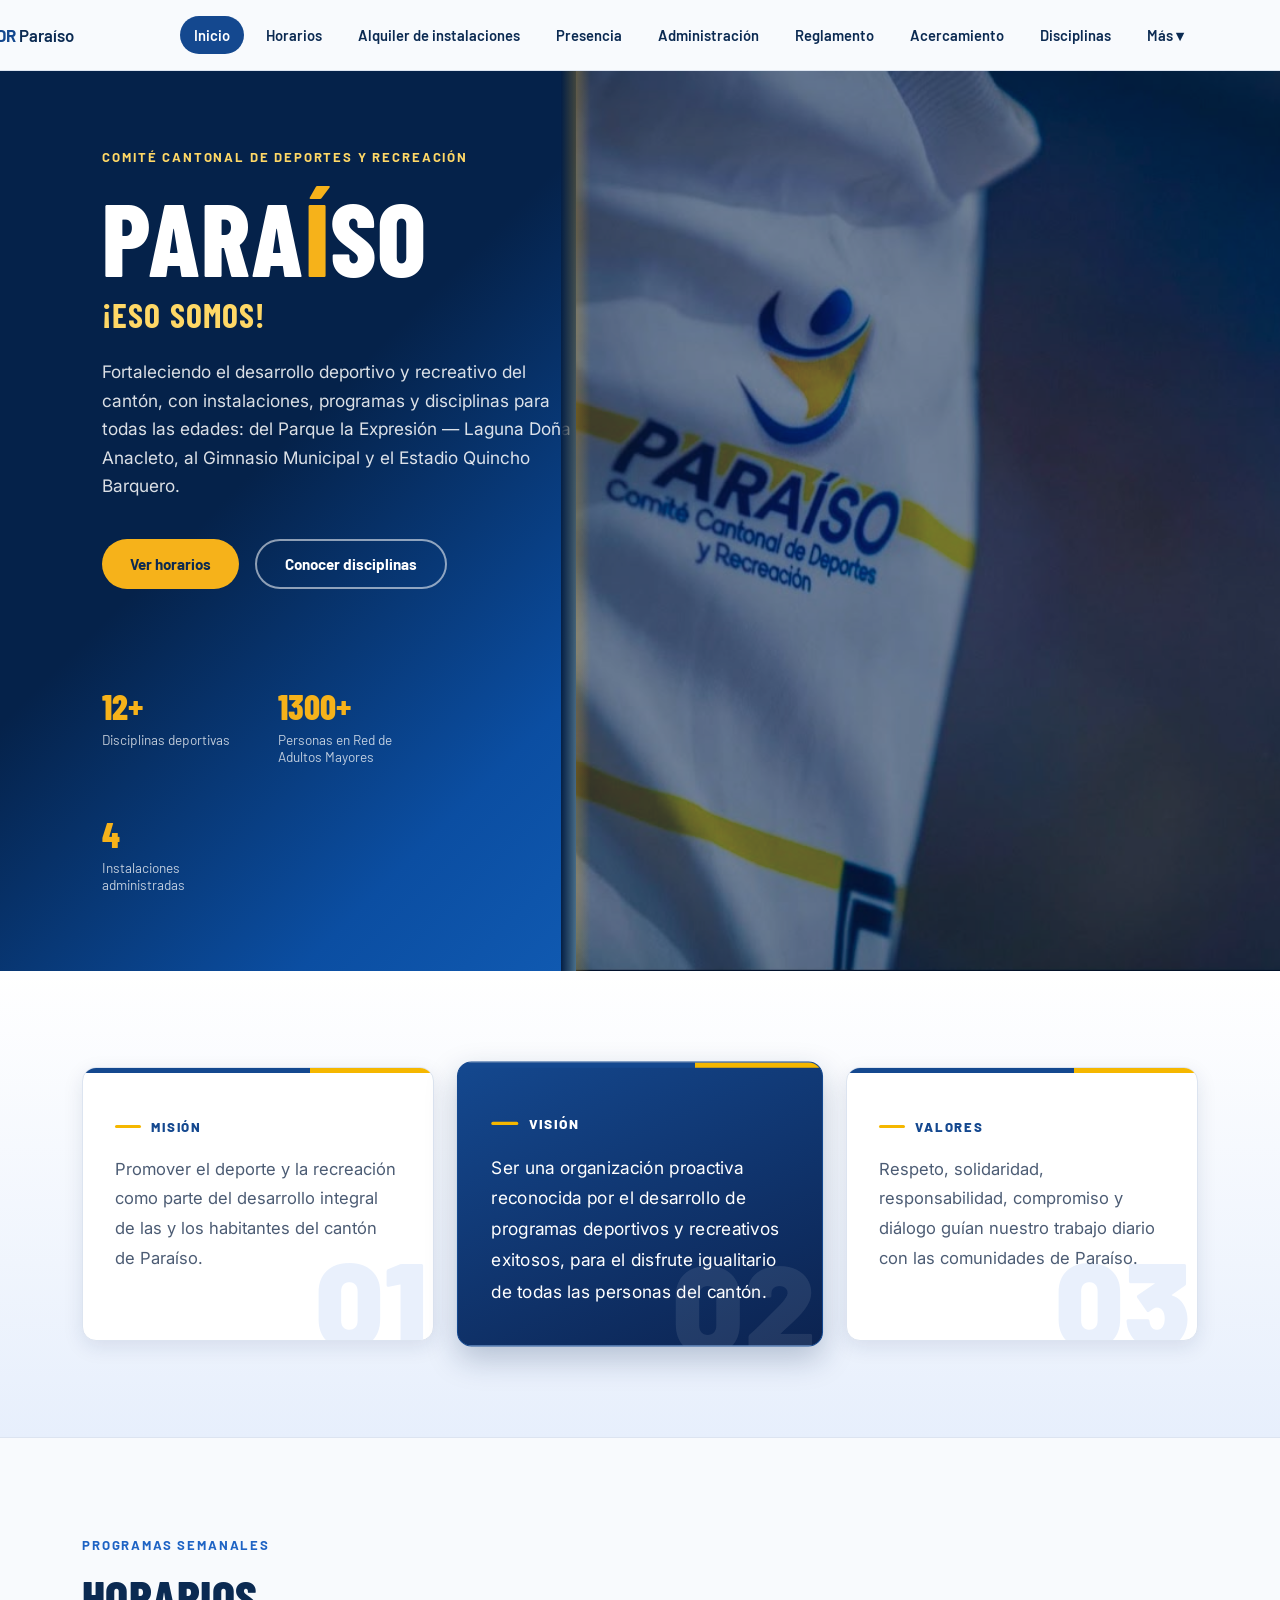
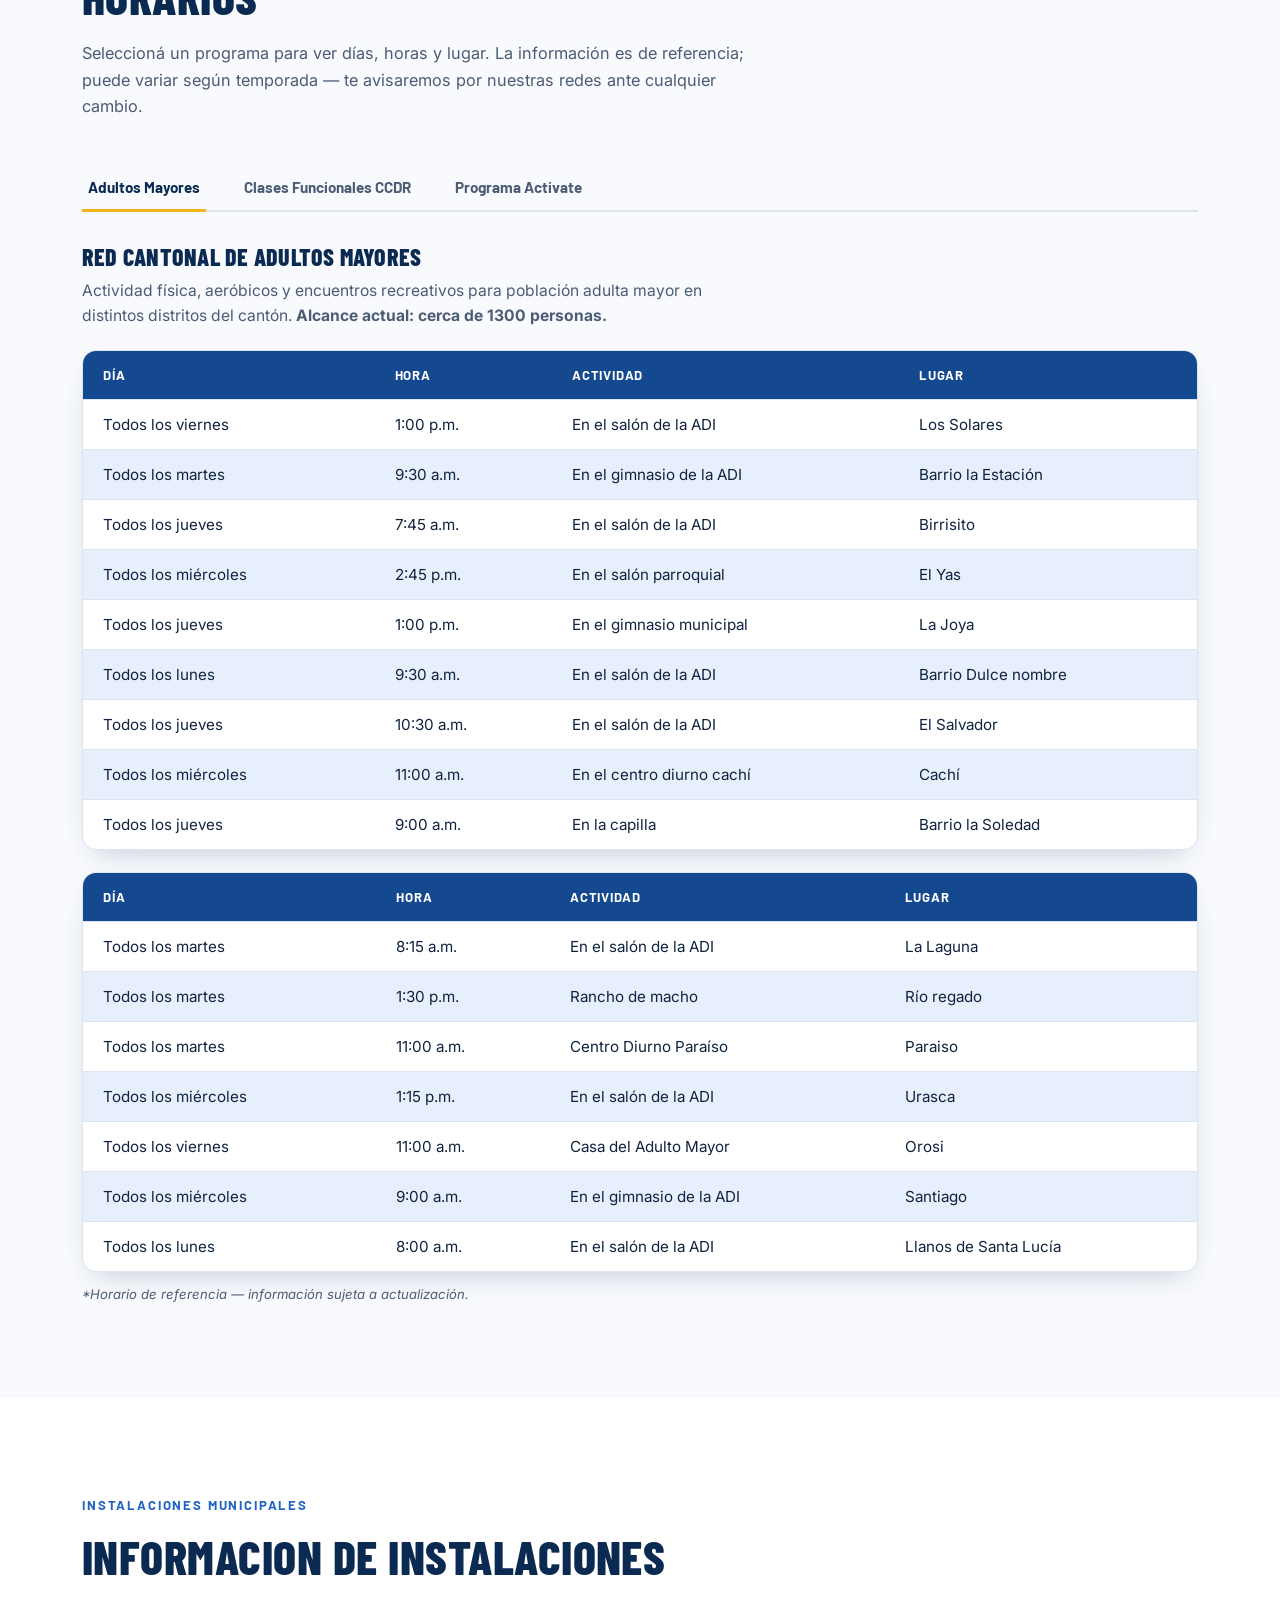
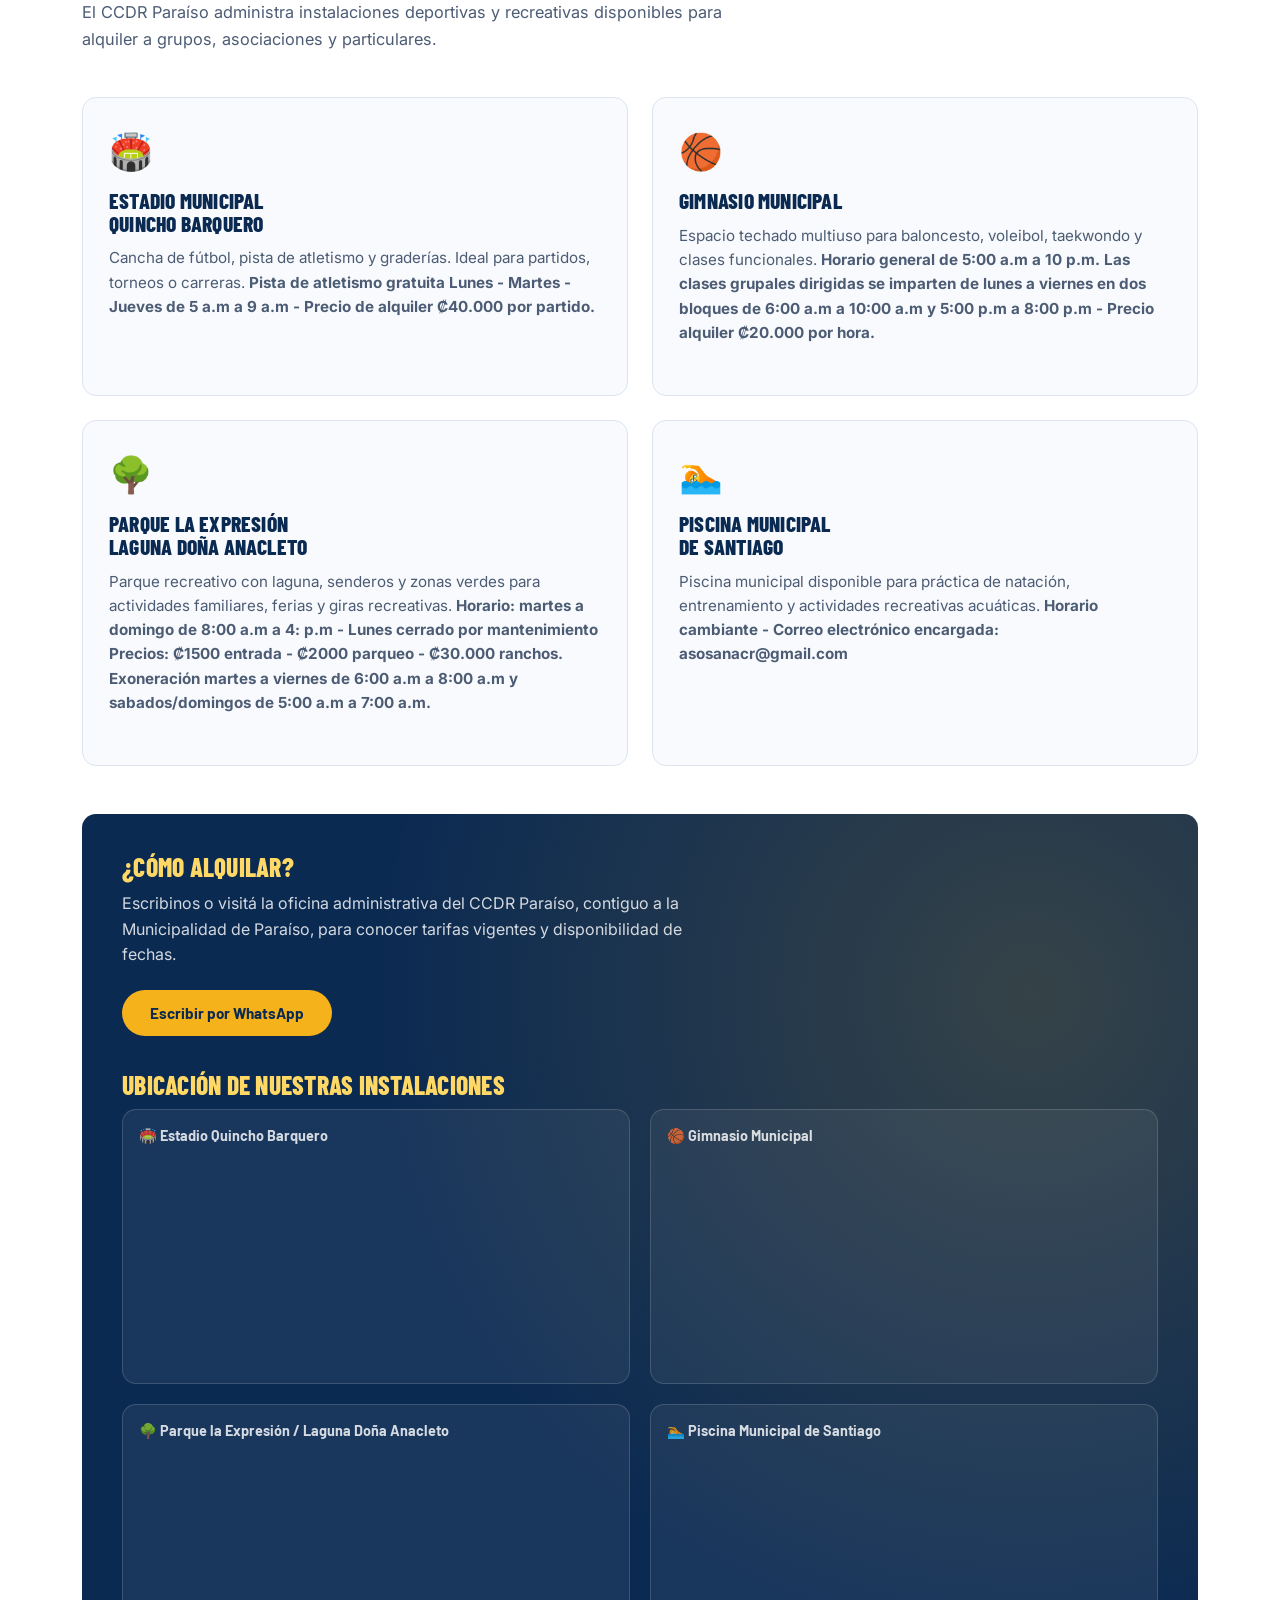
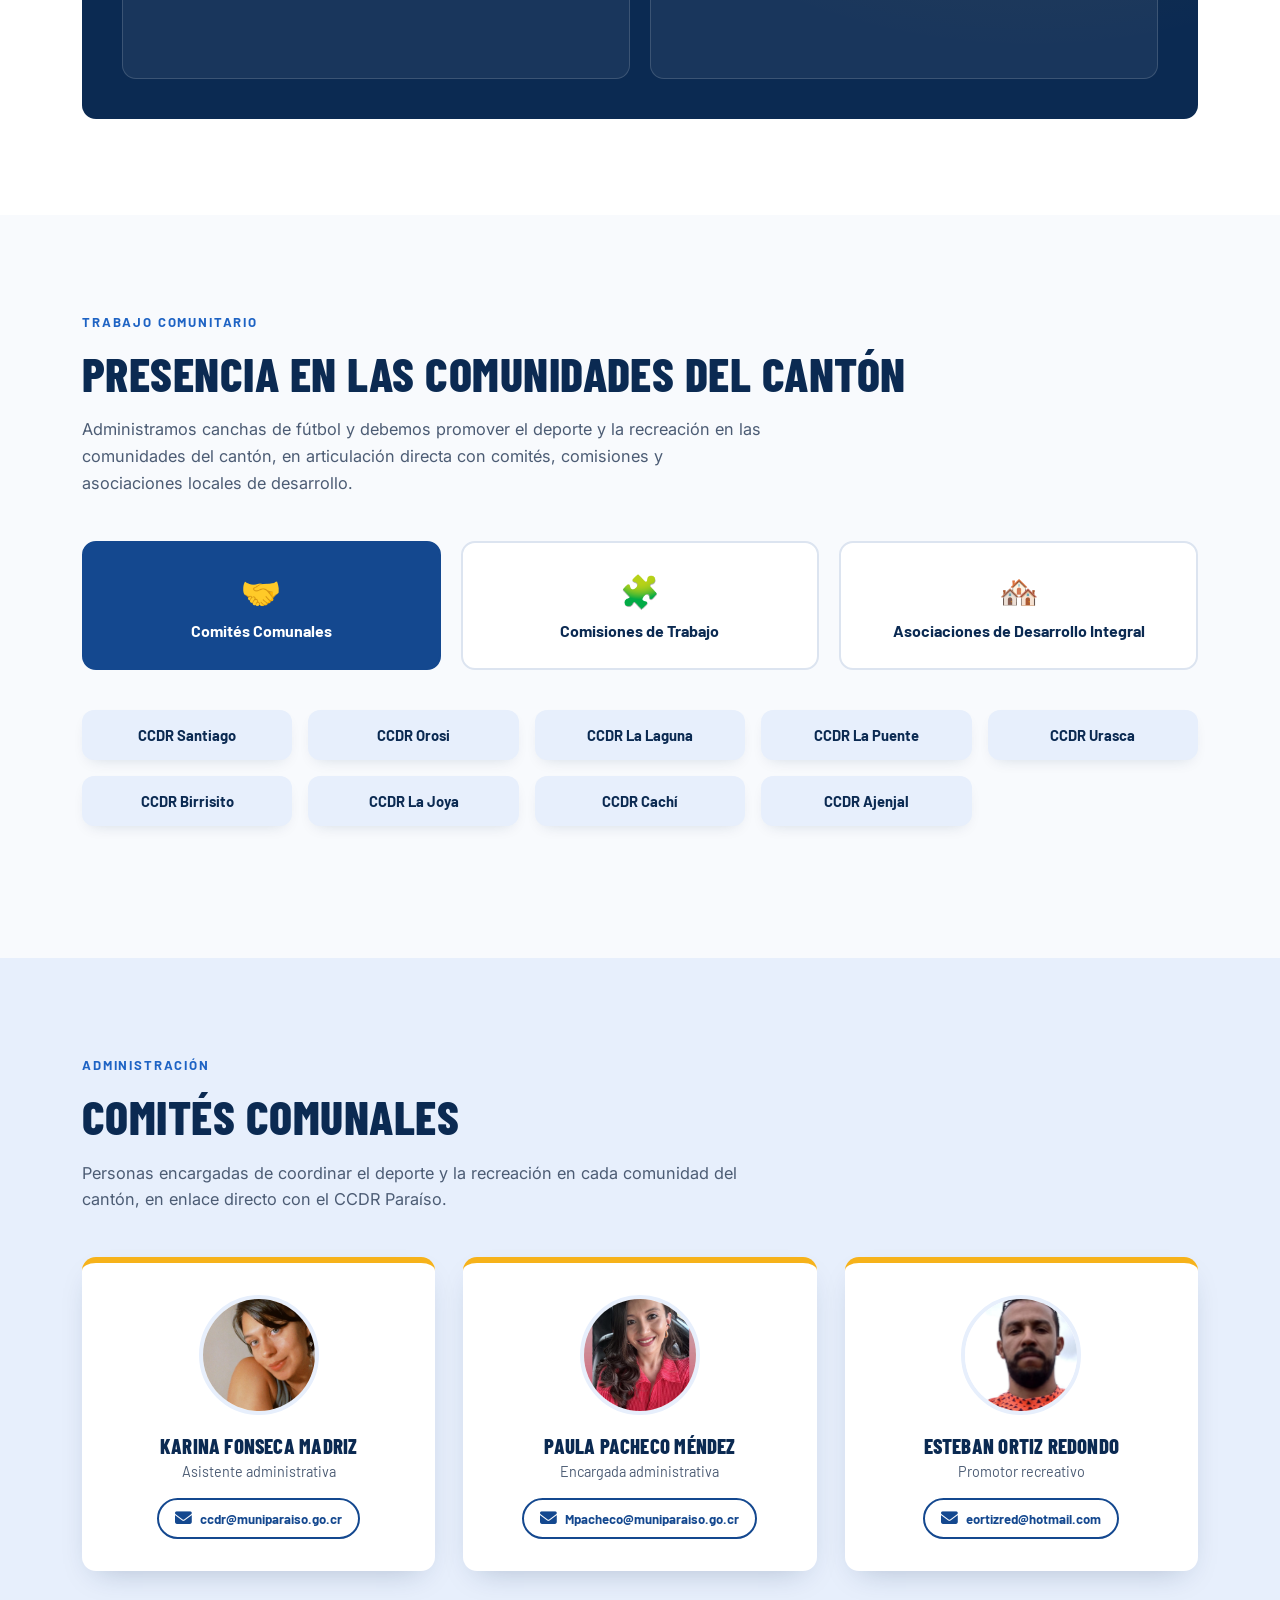
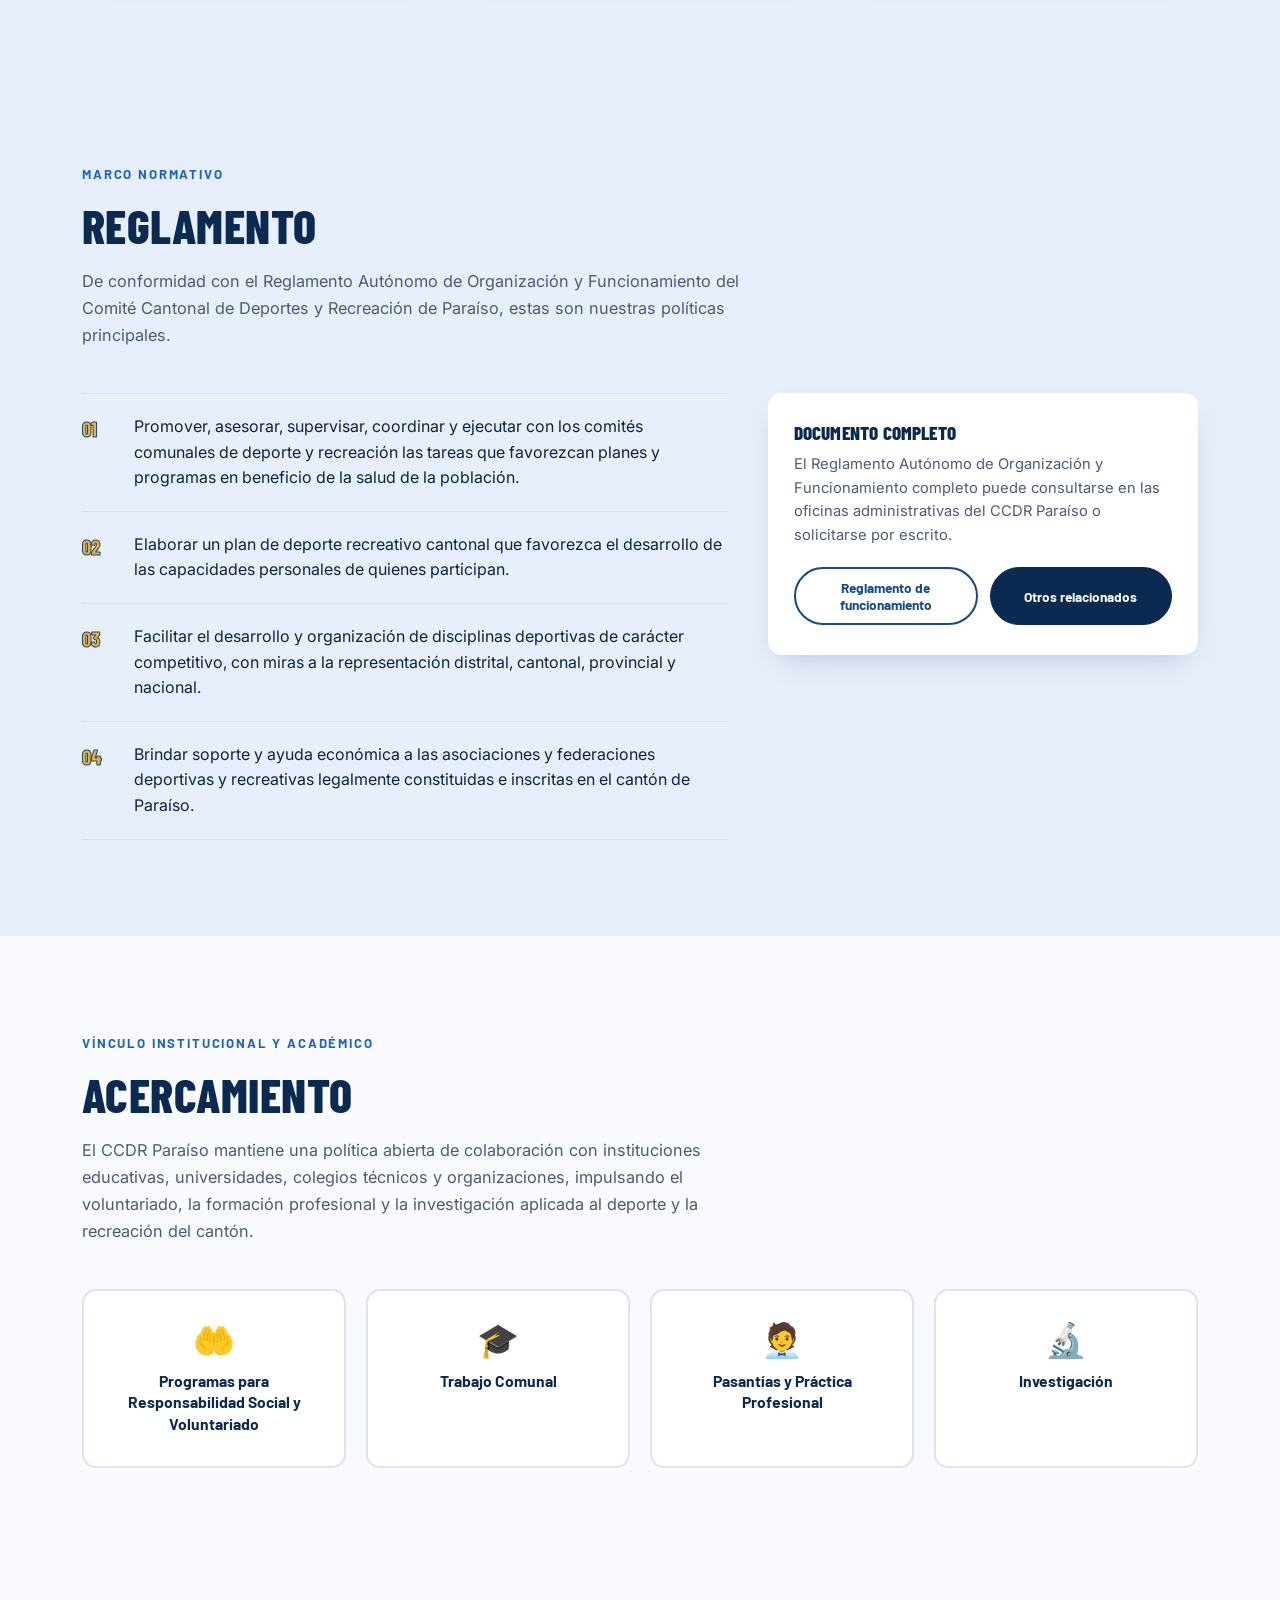
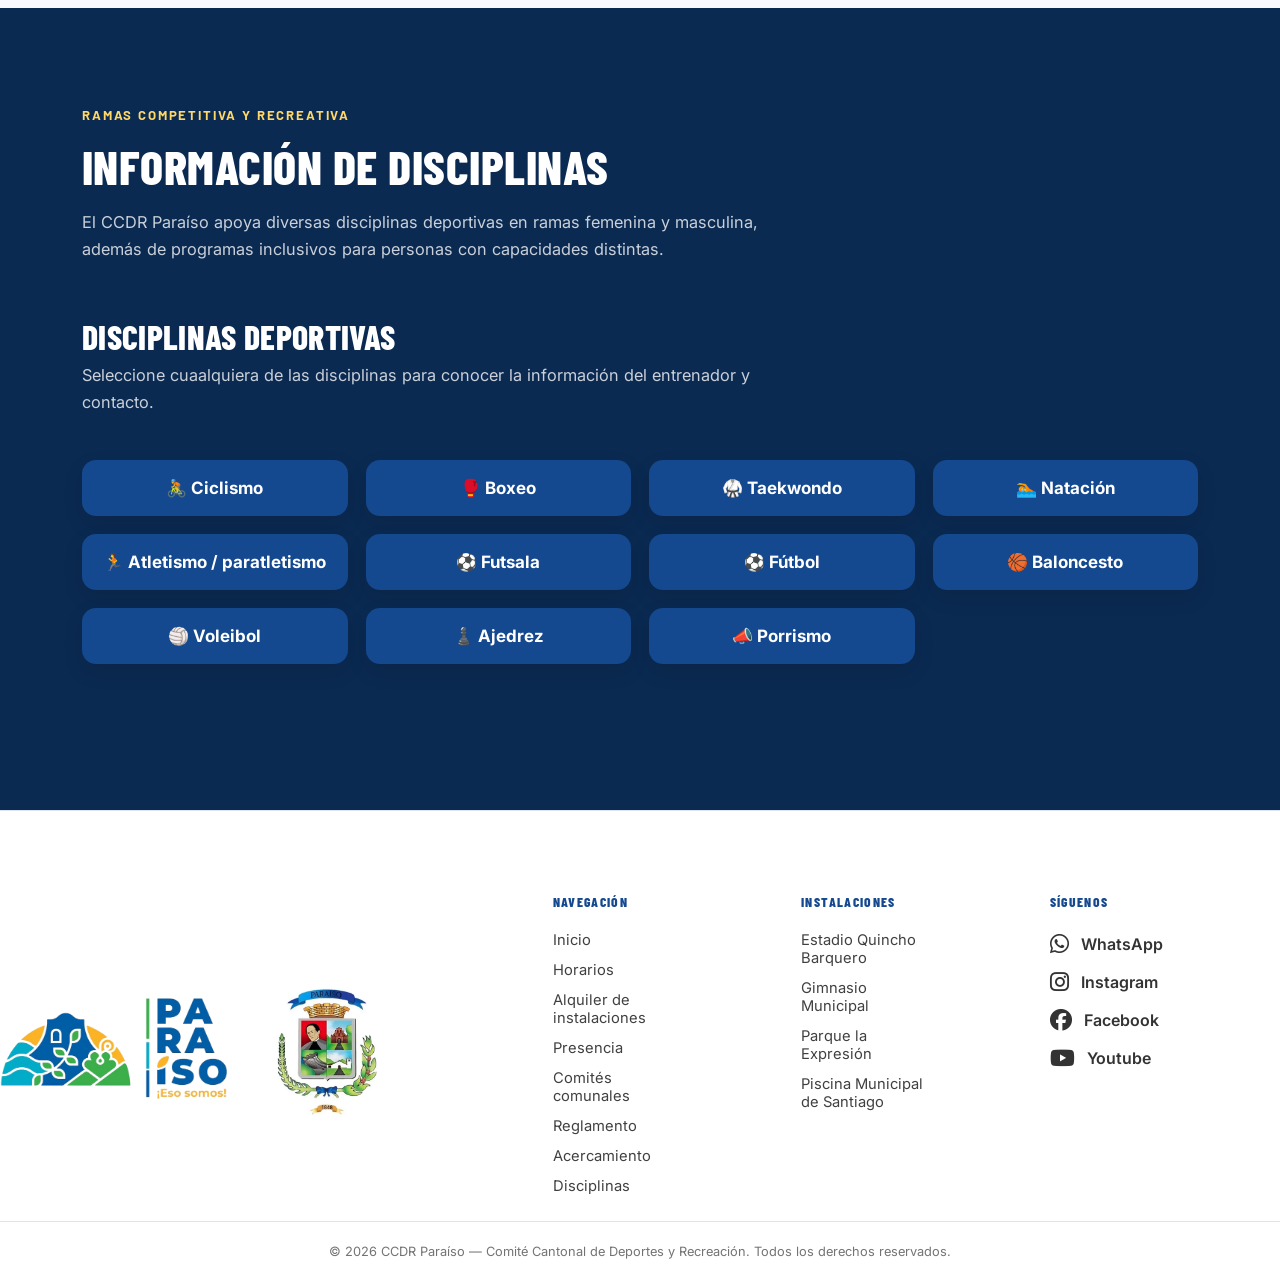
==== index.html @ 2f0c1da1 "Actualizacion" ====
<!DOCTYPE html>
<html lang="es">
<head>
<meta charset="UTF-8">
<meta name="viewport" content="width=device-width, initial-scale=1.0">
<title>CCDR Paraíso — Comité Cantonal de Deportes y Recreación</title>
<meta name="description" content="Comité Cantonal de Deportes y Recreación de Paraíso. Horarios, disciplinas, alquiler de instalaciones y reglamento.">
<link rel="icon" href="./Img/Logos/Logo Paraiso.webp">
<link rel="preconnect" href="https://fonts.googleapis.com">
<link rel="preconnect" href="https://fonts.gstatic.com" crossorigin>
<link href="https://fonts.googleapis.com/css2?family=Barlow+Condensed:wght@600;700;800&family=Inter:wght@400;500;600;700&family=Barlow:wght@500;600;700&display=swap" rel="stylesheet">
<link rel="stylesheet" href="https://cdnjs.cloudflare.com/ajax/libs/font-awesome/6.5.1/css/all.min.css">
<link rel="stylesheet" href="./Inicio.css">
<link rel="stylesheet"
href="https://cdnjs.cloudflare.com/ajax/libs/font-awesome/6.7.2/css/all.min.css">

</head>
<body>
<!-- ================= LANE-LINE PROGRESS BAR ================= -->
<div class="scroll-progress" id="scrollProgress"></div>
<!-- ================= NAV ================= -->
<header class="site-header" id="siteHeader">
<div class="header-inner">
<a href="#inicio" class="brand">
<img src="./Img/Logos/Logo Paraiso.webp" alt="Logo CCDR Paraíso" class="brand-logo">
<span class="brand-text">
<strong>CCDR</strong> Paraíso
</span>
</a>
<nav class="main-nav" aria-label="Navegación principal">
<a href="#inicio">Inicio</a>
<a href="#horarios">Horarios</a>
<a href="#alquiler">Alquiler de instalaciones</a>
<a href="#presencia">Presencia</a>
<a href="#comites">Administración</a>
<a href="#reglamento">Reglamento</a>
<a href="#acercamiento">Acercamiento</a>
<a href="#disciplinas">Disciplinas</a>
<div class="dropdown">
  <a href="#">Más ▾</a>

  <div class="dropdown-menu">
  <a href="https://www.sicop.go.cr/app/" target="_blank">SICOP</a>
  <a href="https://drive.google.com/drive/folders/1I4lIc_lv8RED8OwUOmOfnehUJELwdpIT?usp=sharing" target="_blank">Actas CCDR Paraíso</a>
  <a href="https://www.youtube.com/@Para%C3%ADsoCCDR" target="_blank">Transmisiones en vivo</a>
</div>
</div>
</div>
</nav>
<button class="nav-toggle" id="navToggle" aria-label="Abrir menú" aria-expanded="false" aria-controls="mobileNav">
<span></span><span></span><span></span>
</button>
</div>
<nav class="mobile-nav" id="mobileNav" aria-label="Navegación móvil" hidden>
<a href="#inicio">Inicio</a>
<a href="#horarios">Horarios</a>
<a href="#alquiler">Alquiler de instalaciones</a>
<a href="#presencia">Presencia</a>
<a href="#comites">Administración</a>
<a href="#reglamento">Reglamento</a>
<a href="#acercamiento">Acercamiento</a>
<a href="#disciplinas">Disciplinas</a>
<a href="https://www.sicop.go.cr/app/" target="_blank">SICOP</a>
<a href="https://drive.google.com/drive/folders/1I4lIc_lv8RED8OwUOmOfnehUJELwdpIT?usp=sharing" target="_blank">Actas CCDR Paraíso</a>
<a href="https://www.youtube.com/@Para%C3%ADsoCCDR" target="_blank">Transmisiones en vivo</a>
</nav>
</header>
<main>
<!-- ================= HERO / INICIO ================= -->
<section id="inicio" class="hero">

  <div class="slider">
    <img src="./Img/imagen 1.jpg" class="slide active">
    <img src="./Img/imagen 2.jpg" class="slide">
    <img src="./Img/imagen 3.jpg" class="slide">
    <img src="./Img/imagen 4.jpg" class="slide">
    <img src="./Img/imagen 5.jpg" class="slide">
    <img src="./Img/imagen 6.jpg" class="slide">
    

  </div>
  <div class="hero-divider"></div>

  <div class="hero-inner">
   <p class="eyebrow">Comité Cantonal de Deportes y Recreación</p>
<h1 class="hero-title">PARA<span class="hero-accent">Í</span>SO<br><span class="hero-sub">¡Eso somos!</span></h1>
<p class="hero-lede">Fortaleciendo el desarrollo deportivo y recreativo del cantón, con instalaciones,
     programas y disciplinas para todas las edades: del Parque la Expresión — Laguna Doña Anacleto,
     al Gimnasio Municipal y el Estadio Quincho Barquero.</p>
<div class="hero-actions">
<a href="#horarios" class="btn btn-primary">Ver horarios</a>
<a href="#disciplinas" class="btn btn-outline">Conocer disciplinas</a>
</div>
<div class="hero-stats">
<div class="stat">
<span class="stat-num">12+</span>
<span class="stat-label">Disciplinas deportivas</span>
</div>
<div class="stat">
<span class="stat-num">1300+</span>
<span class="stat-label">Personas en Red de Adultos Mayores</span>
</div>
<div class="stat">
<span class="stat-num">4</span>
<span class="stat-label">Instalaciones administradas</span>
</div>
  </div>

</section>
<!-- ================= INTRO / MISIÓN VISIÓN ================= -->
<section class="intro-band">
<div class="section-inner intro-grid">
<div class="intro-card">
<span class="tag">Misión</span>
<p>Promover el deporte y la recreación como parte del desarrollo integral de las y los habitantes
       del cantón de Paraíso.</p>
</div>
<div class="intro-card">
<span class="tag">Visión</span>
<p>Ser una organización proactiva reconocida por el desarrollo de programas deportivos y
       recreativos exitosos, para el disfrute igualitario de todas las personas del cantón.</p>
</div>
<div class="intro-card">
<span class="tag">Valores</span>
<p>Respeto, solidaridad, responsabilidad, compromiso y diálogo guían nuestro trabajo diario
       con las comunidades de Paraíso.</p>
</div>
</div>
</section>
<!-- ================= HORARIOS ================= -->
<section id="horarios" class="section horarios-section">
<div class="section-inner">
<p class="eyebrow eyebrow-dark">Programas semanales</p>
<h2 class="section-title">Horarios</h2>
<p class="section-lede">Seleccioná un programa para ver días, horas y lugar. La información es de
     referencia; puede variar según temporada — te avisaremos por nuestras redes ante cualquier cambio.</p>
<div class="tabs" role="tablist" aria-label="Programas de horarios">
<button class="tab-btn is-active" role="tab" aria-selected="true" data-tab="adultos">Adultos Mayores</button>
<button class="tab-btn" role="tab" aria-selected="false" data-tab="funcionales">Clases Funcionales CCDR</button>
<button class="tab-btn" role="tab" aria-selected="false" data-tab="activate">Programa Activate</button>
</div>
<div class="tab-panels">
<!-- Adultos Mayores -->
<div class="tab-panel is-active" id="panel-adultos" role="tabpanel">
<div class="panel-head">
<h3>Red Cantonal de Adultos Mayores</h3>
<p>Actividad física, aeróbicos y encuentros recreativos para población adulta mayor en distintos
           distritos del cantón. <strong>Alcance actual: cerca de 1300 personas.</strong></p>
</div>
<div class="table-wrap">
<table class="schedule-table">
<thead>
<tr><th>Día</th><th>Hora</th><th>Actividad</th><th>Lugar</th></tr>
</thead>
<tbody>
<tr><td>Todos los viernes</td><td>1:00 p.m.</td><td>En el salón de la ADI</td><td>Los Solares</td></tr>
<tr><td>Todos los martes</td><td>9:30 a.m.</td><td>En el gimnasio de la ADI</td><td>Barrio la Estación</td></tr>
<tr><td>Todos los jueves</td><td>7:45 a.m.</td><td>En el salón de la ADI</td><td>Birrisito</td></tr>
<tr><td>Todos los miércoles</td><td>2:45 p.m.</td><td>En el salón parroquial</td><td>El Yas</td></tr>
<tr><td>Todos los jueves</td><td>1:00 p.m.</td><td>En el gimnasio municipal</td><td>La Joya</td></tr>
<tr><td>Todos los lunes</td><td>9:30 a.m.</td><td>En el salón de la ADI</td><td>Barrio Dulce nombre</td></tr>
<tr><td>Todos los jueves</td><td>10:30 a.m.</td><td>En el salón de la ADI</td><td>El Salvador</td></tr>
<tr><td>Todos los miércoles</td><td>11:00 a.m.</td><td>En el centro diurno cachí</td><td>Cachí</td></tr>
<tr><td>Todos los jueves</td><td>9:00 a.m.</td><td>En la capilla</td><td>Barrio la Soledad</td></tr>

</tbody>
</table>
</div>
</div>
<!-- Adultos Mayores 2 -->
<div class="tab-panel is-active" id="panel-adultos" role="tabpanel">
<div class="panel-head">
</div>
<div class="table-wrap">
<table class="schedule-table">
<thead>
<tr><th>Día</th><th>Hora</th><th>Actividad</th><th>Lugar</th></tr>
</thead>
<tbody>
<tr><td>Todos los martes</td><td>8:15 a.m.</td><td>En el salón de la ADI</td><td>La Laguna</td></tr>
<tr><td>Todos los martes</td><td>1:30 p.m.</td><td>Rancho de macho</td><td>Río regado</td></tr>
<tr><td>Todos los martes</td><td>11:00 a.m.</td><td>Centro Diurno Paraíso</td><td>Paraiso</td></tr>
<tr><td>Todos los miércoles</td><td>1:15 p.m.</td><td>En el salón de la ADI</td><td>Urasca</td></tr>
<tr><td>Todos los viernes</td><td>11:00 a.m.</td><td>Casa del Adulto Mayor</td><td>Orosi</td></tr>
<tr><td>Todos los miércoles</td><td>9:00 a.m.</td><td>En el gimnasio de la ADI</td><td>Santiago</td></tr>
<tr><td>Todos los lunes</td><td>8:00 a.m.</td><td>En el salón de la ADI</td><td>Llanos de Santa Lucía</td></tr>

</tbody>
</table>
</div>
<p class="panel-note">*Horario de referencia — información sujeta a actualización.</p>
</div>
<!-- Clases Funcionales -->
<div class="tab-panel" id="panel-funcionales" role="tabpanel" hidden>
<div class="panel-head">
<h3>Clases Funcionales CCDR Paraíso</h3>
<p>Entrenamiento funcional para población general, orientado al disfrute, goce y salud, sin fines
           competitivos.</p>
</div>
<div class="table-wrap">
<table class="schedule-table">
<thead>
<tr><th>Día</th><th>Hora</th><th>Actividad</th><th>Lugar</th></tr>
</thead>
<tbody>
<tr><td>Todos los jueves</td><td>5:00 p.m.</td><td>En el salón de la ADI</td><td>El Yas</td></tr>
<tr><td>Todos los martes</td><td>6:00 p.m.</td><td>En el gimnasio</td><td>La Estación</td></tr>
<tr><td>Todos los Jueves</td><td>6:00 p.m.</td><td>En el salón continuo a la escuela</td><td>La Alegría</td></tr>
<tr><td>Todos los martes</td><td>5:00 p.m.</td><td>En el salón de la ADI</td><td>La Laguna</td></tr>
<tr><td>Todos los martes</td><td>3:00 p.m.</td><td>Gimnasio de la Joya</td><td>La Joya</td></tr>
</tbody>
</table>
</div>
<p class="panel-note">*Horario de referencia — información sujeta a actualización.</p>
</div>
<!-- Programa Activate -->
<div class="tab-panel" id="panel-activate" role="tabpanel" hidden>
<div class="panel-head">
<h3>Programa "Activate" – ICODER</h3>
<p>Programa aprobado por el ICODER que permite al CCDR Paraíso atender las necesidades
           de la población en deporte, recreación y estilos de vida saludable.</p>
</div>
<div class="table-wrap">
<table class="schedule-table">
<thead>
<tr><th>Día</th><th>Hora</th><th>Actividad</th><th>Lugar</th></tr>
</thead>
<tbody>
<tr><td>Lunes - Miércoles - Viernes</td><td>4:45 p.m.</td><td>En el salón de la ADI</td><td>Birrisito</td></tr>
<tr><td>Lunes - Miércoles - Viernes</td><td>6:00 p.m.</td><td>En el salón de la ADI</td><td>Orosi</td></tr>
<tr><td>Lunes - Miércoles - Viernes</td><td>4:45 p.m</td><td>En el Gimnasio</td><td>Santiago</td></tr>
<tr><td>Lunes - Miércoles - Viernes</td><td>6:00 p.m</td><td>En el salón de Robles</td><td>Cachí</td></tr>
<tr><td>Lunes - Miércoles - Viernes</td><td>7:00 p.m</td><td>En el salón de la ADI</td><td>Río Regado</td></tr>
<tr><td>Lunes - Miércoles - Viernes</td><td>7:00 p.m</td><td>En el salón parroquial</td><td>La puente</td></tr>
<tr><td>Lunes - Miércoles - Viernes</td><td>7:00 a.m</td><td>Laguna Doña Ana (Lunes en el estadio)</td><td>Paraiso</td></tr>
<tr><td>Todos los martes</td><td>7:15 a.m.</td><td>En el salón de la ADI</td><td>La Laguna</td></tr>
</tbody>
</table>
</div>
<p class="panel-note">*Horario de referencia — información sujeta a actualización.</p>
</div>
</div>
</div>
</section>
<!-- ================= ALQUILER DE INSTALACIONES ================= -->
<section id="alquiler" class="section alquiler-section">
<div class="section-inner">
<p class="eyebrow eyebrow-dark">Instalaciones municipales</p>
<h2 class="section-title">Informacion de instalaciones</h2>
<p class="section-lede">El CCDR Paraíso administra instalaciones deportivas y recreativas
     disponibles para alquiler a grupos, asociaciones y particulares.</p>
<div class="facility-grid">
<article class="facility-card">
<div class="facility-icon" aria-hidden="true">🏟️</div>
<h3>Estadio Municipal<br>Quincho Barquero</h3>
<p>Cancha de fútbol, pista de atletismo y graderías. Ideal para partidos, torneos o carreras. <strong>Pista de atletismo gratuita Lunes - Martes - Jueves de 5 a.m a 9 a.m - Precio de alquiler ₡40.000 por partido.</strong> </p>
</article>
<article class="facility-card">
<div class="facility-icon" aria-hidden="true">🏀</div>
<h3>Gimnasio Municipal</h3>
<p>Espacio techado multiuso para baloncesto, voleibol, taekwondo y clases funcionales.
         <strong>Horario general de 5:00 a.m a 10 p.m. Las clases grupales dirigidas se imparten de lunes a viernes en dos bloques de 6:00 a.m a 10:00 a.m y 5:00 p.m a 8:00 p.m - Precio alquiler ₡20.000 por hora.</strong></p>
</article>
<article class="facility-card">
<div class="facility-icon" aria-hidden="true">🌳</div>
<h3>Parque la Expresión<br>Laguna Doña Anacleto</h3>
<p>Parque recreativo con laguna, senderos y zonas verdes para actividades familiares, ferias
         y giras recreativas. <strong>Horario: martes a domingo de 8:00 a.m a 4: p.m - Lunes cerrado por mantenimiento Precios: ₡1500 entrada -  ₡2000 parqueo -  ₡30.000 ranchos. Exoneración martes a viernes de 6:00 a.m a 8:00 a.m y sabados/domingos de 5:00 a.m a 7:00 a.m.  </strong></p>
</article>
<article class="facility-card">
<div class="facility-icon" aria-hidden="true">🏊</div>
<h3>Piscina Municipal<br>de Santiago</h3>
<p>Piscina municipal disponible para práctica de natación, entrenamiento y actividades
         recreativas acuáticas. <strong> Horario cambiante - Correo electrónico encargada: asosanacr@gmail.com</strong></p>
</article>
</div>
<div class="callout" id="contacto">
<h3>¿Cómo alquilar?</h3>
<p>Escribinos o visitá la oficina administrativa del CCDR Paraíso, contiguo a la Municipalidad
       de Paraíso, para conocer tarifas vigentes y disponibilidad de fechas.</p>
<div class="callout-actions">
<a href="https://wa.me/50683479720" target="_blank" rel="noopener" class="btn btn-primary">Escribir por WhatsApp</a>
</div>

<h3 class="mapa-title">Ubicación de nuestras instalaciones</h3>
<div class="mapa-grid">
<div class="mapa-item">
<p class="mapa-label">🏟️ Estadio Quincho Barquero</p>
<iframe class="mapa-frame" src="https://www.google.com/maps?q=Estadio+Quincho+Barquero+Paraiso+Cartago&output=embed" loading="lazy" referrerpolicy="no-referrer-when-downgrade"></iframe>
</div>
<div class="mapa-item">
<p class="mapa-label">🏀 Gimnasio Municipal</p>
<iframe class="mapa-frame" src="https://www.google.com/maps?q=Gimnasio+Municipal+de+Paraiso+Cartago&output=embed" loading="lazy" referrerpolicy="no-referrer-when-downgrade"></iframe>
</div>
<div class="mapa-item">
<p class="mapa-label">🌳 Parque la Expresión / Laguna Doña Anacleto</p>
<iframe class="mapa-frame" src="https://www.google.com/maps?q=Parque+la+Expresion+Laguna+Doña+Anacleto+Paraiso+Cartago&output=embed" loading="lazy" referrerpolicy="no-referrer-when-downgrade"></iframe>
</div>
<div class="mapa-item">
<p class="mapa-label">🏊 Piscina Municipal de Santiago</p>
<iframe class="mapa-frame" src="https://www.google.com/maps?q=Acuasol+Piscina+Santiago+Paraiso+Cartago&output=embed" loading="lazy" referrerpolicy="no-referrer-when-downgrade"></iframe>
</div>
</div>
</div>
</div>
</section>
<!-- ================= PRESENCIA EN LAS COMUNIDADES ================= -->
<section id="presencia" class="section presencia-section">
<div class="section-inner">
<p class="eyebrow eyebrow-dark">Trabajo comunitario</p>
<h2 class="section-title">Presencia en las comunidades del cantón</h2>
<p class="section-lede">Administramos canchas de fútbol y debemos promover el deporte y la
    recreación en las comunidades del cantón, en articulación directa con comités, comisiones
    y asociaciones locales de desarrollo.</p>

<div class="presencia-categorias">
<button class="categoria-btn is-active" data-categoria="comites">
<span class="categoria-icon">🤝</span>
<span class="categoria-nombre">Comités Comunales</span>
</button>
<button class="categoria-btn" data-categoria="comisiones">
<span class="categoria-icon">🧩</span>
<span class="categoria-nombre">Comisiones de Trabajo</span>
</button>
<button class="categoria-btn" data-categoria="adi">
<span class="categoria-icon">🏘️</span>
<span class="categoria-nombre">Asociaciones de Desarrollo Integral</span>
</button>
</div>

<div class="presencia-comunidades" id="presencia-comunidades"></div>

<div id="info-comunidad" class="comunidad-info"></div>
</div>
</section>


<!-- ================= COMITÉS COMUNALES ================= -->
<section id="comites" class="section comites-section">
<div class="section-inner">
<p class="eyebrow eyebrow-dark">Administración</p>
<h2 class="section-title">Comités Comunales</h2>
<p class="section-lede">Personas encargadas de coordinar el deporte y la recreación en cada
    comunidad del cantón, en enlace directo con el CCDR Paraíso.</p>
<div class="comite-grid">
<article class="comite-card">
<div class="comite-foto">
<img src="./Img/Karina.jpg" alt="Karina Fonseca Madriz">
</div>
<h3 class="comite-nombre">Karina Fonseca Madriz</h3>
<p class="comite-cargo">Asistente administrativa</p>
<a href="https://mail.google.com/mail/?view=cm&fs=1&to=ccdr@muniparaiso.go.cr" target="_blank" rel="noopener" class="comite-contacto">
<i class="fa-solid fa-envelope"></i> ccdr@muniparaiso.go.cr
</a>
</article>
<article class="comite-card">
<div class="comite-foto">
<img src="./Img/Paula.jpg" alt="Paula Pacheco Méndez">
</div>
<h3 class="comite-nombre">Paula Pacheco Méndez</h3>
<p class="comite-cargo">Encargada administrativa</p>
<a href="https://mail.google.com/mail/?view=cm&fs=1&to=Mpacheco@muniparaiso.go.cr" target="_blank" rel="noopener" class="comite-contacto">
<i class="fa-solid fa-envelope"></i> Mpacheco@muniparaiso.go.cr
</a>
</article>
<article class="comite-card">
<div class="comite-foto">
<img src="./Img/Esteban.jpg" alt="Esteban Ortiz Redondo">
</div>
<h3 class="comite-nombre">Esteban Ortiz Redondo</h3>
<p class="comite-cargo">Promotor recreativo</p>
<a href="https://mail.google.com/mail/?view=cm&fs=1&to=eortizred@hotmail.com" target="_blank" rel="noopener" class="comite-contacto">
<i class="fa-solid fa-envelope"></i> eortizred@hotmail.com
</a>
</article>
</div>
</div>
</section>


<!-- ================= REGLAMENTO ================= -->
<section id="reglamento" class="section reglamento-section">
<div class="section-inner">
<p class="eyebrow eyebrow-dark">Marco normativo</p>
<h2 class="section-title">Reglamento</h2>
<p class="section-lede">De conformidad con el Reglamento Autónomo de Organización y Funcionamiento
     del Comité Cantonal de Deportes y Recreación de Paraíso, estas son nuestras políticas principales.</p>
<div class="reglamento-grid">
<ol class="reglamento-list">
<li>Promover, asesorar, supervisar, coordinar y ejecutar con los comités comunales de deporte
         y recreación las tareas que favorezcan planes y programas en beneficio de la salud de la
         población.</li>
<li>Elaborar un plan de deporte recreativo cantonal que favorezca el desarrollo de las
         capacidades personales de quienes participan.</li>
<li>Facilitar el desarrollo y organización de disciplinas deportivas de carácter competitivo,
         con miras a la representación distrital, cantonal, provincial y nacional.</li>
<li>Brindar soporte y ayuda económica a las asociaciones y federaciones deportivas y
         recreativas legalmente constituidas e inscritas en el cantón de Paraíso.</li>
</ol>
<aside class="reglamento-note">
<h4>Documento completo</h4>
<p>El Reglamento Autónomo de Organización y Funcionamiento completo puede consultarse en las
         oficinas administrativas del CCDR Paraíso o solicitarse por escrito.</p>
<div class="reglamento-actions">

  <a href="https://sinalevi.go.cr/ResultadosNormativa/Informacion?param1=106337&param2=149793&param3=1&param4="
     target="_blank"
     rel="noopener"
     class="btn btn-outline-dark btn-sm">
     Reglamento de funcionamiento
  </a>

  <a href="https://drive.google.com/drive/folders/1agfVCV6wkY5RpPleWVnHZF2KEC5XntRJ?usp=sharing"
     target="_blank"
     rel="noopener"
     class="btn btn-primary-dark btn-sm">
     Otros relacionados
  </a>

</div>
</aside>
</div>
</div>
</section>
<!-- ================= ACERCAMIENTO ================= -->
<section id="acercamiento" class="section acercamiento-section">
<div class="section-inner">
<p class="eyebrow eyebrow-dark">Vínculo institucional y académico</p>
<h2 class="section-title">Acercamiento</h2>
<p class="section-lede">
  El CCDR Paraíso mantiene una política abierta de colaboración con instituciones educativas,
  universidades, colegios técnicos y organizaciones, impulsando el voluntariado, la formación
  profesional y la investigación aplicada al deporte y la recreación del cantón.
</p>

<div class="acercamiento-grid">
<button class="acercamiento-chip" data-acercamiento="rsv">
  <span class="acercamiento-chip-icon">🤲</span>
  <span class="acercamiento-chip-texto">Programas para Responsabilidad Social y Voluntariado</span>
</button>
<button class="acercamiento-chip" data-acercamiento="comunal">
  <span class="acercamiento-chip-icon">🎓</span>
  <span class="acercamiento-chip-texto">Trabajo Comunal</span>
</button>
<button class="acercamiento-chip" data-acercamiento="pasantias">
  <span class="acercamiento-chip-icon">🧑‍💼</span>
  <span class="acercamiento-chip-texto">Pasantías y Práctica Profesional</span>
</button>
<button class="acercamiento-chip" data-acercamiento="investigacion">
  <span class="acercamiento-chip-icon">🔬</span>
  <span class="acercamiento-chip-texto">Investigación</span>
</button>
</div>

<div id="info-acercamiento" class="acercamiento-info"></div>
</div>
</section>
<!-- ================= DISCIPLINAS ================= -->
<section id="disciplinas" class="section disciplinas-section">
<div class="section-inner">
<p class="eyebrow eyebrow-dark">Ramas competitiva y recreativa</p>
<h2 class="section-title">Información de disciplinas</h2>
<p class="section-lede">
           El CCDR Paraíso apoya diversas disciplinas deportivas en ramas femenina y masculina,
           además de programas inclusivos para personas con capacidades distintas.
</p>

<h3 class="disciplinas-subtitle">Disciplinas Deportivas</h3>
<p class="section-lede">
           Seleccione cuaalquiera de las disciplinas para conocer la información del entrenador y contacto.
</p>

<div class="discipline-grid">
<button class="discipline-chip" data-disciplina="ciclismo">🚴 Ciclismo</button>
<button class="discipline-chip" data-disciplina="boxeo">🥊 Boxeo</button>
<button class="discipline-chip" data-disciplina="taekwondo">🥋 Taekwondo</button>
<button class="discipline-chip" data-disciplina="natacion">🏊 Natación</button>
<button class="discipline-chip" data-disciplina="atletismo">🏃 Atletismo / paratletismo</button>
<button class="discipline-chip" data-disciplina="futsala">⚽ Futsala</button>
<button class="discipline-chip" data-disciplina="futbolf">⚽ Fútbol</button>
<button class="discipline-chip" data-disciplina="baloncesto">🏀 Baloncesto</button>
<button class="discipline-chip" data-disciplina="voleibol">🏐 Voleibol</button>
<button class="discipline-chip" data-disciplina="ajedrez">♟️ Ajedrez</button>
<button class="discipline-chip" data-disciplina="porrismo">📣 Porrismo</button>
</div>
<div id="info-disciplina" class="discipline-info">
</div>
</section>
</main>

<!-- ================= FOOTER ================= -->
<footer class="site-footer">

  <div class="section-inner footer-grid">

    <!-- Logo -->
   <div class="footer-brand">

<img id="logo2"src="./Img/Logos/Logo 2.png"
     alt="Logo CCDR Paraíso"
     class="footer-logo logo-ccdr">

<img src="./Img/Logos/Logo 3.webp"
     alt="Segundo Logo"
     class="footer-logo logo-muni">
</div>

    <!-- Navegación -->
    <div class="footer-col">
      <h4>Navegación</h4>

      <a href="#inicio">Inicio</a>
      <a href="#horarios">Horarios</a>
      <a href="#alquiler">Alquiler de instalaciones</a>
      <a href="#presencia">Presencia</a>
      <a href="#comites">Comités comunales</a>
      <a href="#reglamento">Reglamento</a>
      <a href="#acercamiento">Acercamiento</a>
      <a href="#disciplinas">Disciplinas</a>
    
    </div>

    <!-- Instalaciones -->
    <div class="footer-col">
      <h4>Instalaciones</h4>

      <span>Estadio Quincho Barquero</span>
      <span>Gimnasio Municipal</span>
      <span>Parque la Expresión</span>
      <span>Piscina Municipal de Santiago</span>
    </div>

    <!-- Redes Sociales -->
    <div class="footer-col footer-social">

      <h4>Síguenos</h4>

      <a href="https://wa.me/50683479720" target="_blank">
        <i class="fa-brands fa-whatsapp"></i>
        WhatsApp
      </a>

      <a href="https://www.instagram.com/ccdrparaiso/" target="_blank">
        <i class="fa-brands fa-instagram"></i>
        Instagram
      </a>

      <a href="https://www.facebook.com/paraisoccdr/?locale=es_LA" target="_blank">
        <i class="fa-brands fa-facebook"></i>
        Facebook
      </a>

       <a href="https://www.youtube.com/@Para%C3%ADsoCCDR" target="_blank">
        <i class="fa-brands fa-youtube"></i>
        Youtube
      </a>
      

    </div>

  </div>

  <div class="footer-bottom">
    <p>
      © 2026 CCDR Paraíso — Comité Cantonal de Deportes y Recreación.
      Todos los derechos reservados.
    </p>
  </div>

</footer>
<script src="./Inicio.js"></script>
</body>
</html>
---- Inicio.css ----
/* =====================================================
   CCDR PARAÍSO — Design tokens
   ===================================================== */
:root{
  /* Color */
  --azul-900: #0B2A52;
  --azul-700: #14488F;
  --azul-500: #1E63C4;
  --azul-100: #E7EFFC;
  --amarillo-500: #F6B21A;
  --amarillo-300: #FFD866;
  --verde-500: #3EA85B;
  --tinta: #10233F;
  --tinta-suave: #4C5C74;
  --papel: #F8FAFD;
  --blanco: #FFFFFF;
  --linea: #DCE4F0;

  --f-display: 'Barlow Condensed', sans-serif;
  --f-body: 'Inter', sans-serif;
  --f-ui: 'Barlow', sans-serif;

  --maxw: 1180px;
  --radius: 14px;
  --shadow: 0 12px 30px -14px rgba(11,42,82,0.28);
}

*{box-sizing:border-box;}
body{
  overflow-x: hidden;
  width: 100%;
}
html{scroll-behavior:smooth;}
body{
  margin:0;
  font-family: var(--f-body);
  color: var(--tinta);
  background: var(--papel);
  -webkit-font-smoothing:antialiased;
}
h1,h2,h3,h4{
  font-family: var(--f-display);
  font-weight:800;
  line-height:1.05;
  margin:0;
  letter-spacing:0.01em;
}
p{margin:0;}
a{color:inherit;text-decoration:none;}
img{max-width:100%;display:block;}
ul,ol{margin:0;padding:0;list-style:none;}
button{font-family:inherit;cursor:pointer;border:none;background:none;}

@media (prefers-reduced-motion: reduce){
  html{scroll-behavior:auto;}
  *{animation-duration:0.001ms !important; transition-duration:0.001ms !important;}
}

:focus-visible{
  outline: 3px solid var(--amarillo-500);
  outline-offset: 3px;
  border-radius: 4px;
}

.section-inner{
  max-width: var(--maxw);
  margin: 0 auto;
  padding: 0 32px;
}
.section{padding: 96px 0;}

/* Scroll progress */
.scroll-progress{
  position:fixed; top:0; left:0; height:4px; width:0%;
  background: linear-gradient(90deg, var(--amarillo-500), var(--verde-500));
  z-index: 1000;
  transition: width 0.1s linear;
}

/* Header / Nav */
.site-header{
  position: sticky; top:0; z-index: 900;
  background: rgba(248,250,253,0.9);
  backdrop-filter: blur(10px);
  border-bottom: 1px solid var(--linea);
  transition: box-shadow .25s ease, background .25s ease;
}
.site-header.is-scrolled{
  box-shadow: 0 6px 24px -12px rgba(11,42,82,0.25);
  background: rgba(248,250,253,0.98);
}
.header-inner{
  max-width: var(--maxw);
  margin:0 auto;
  padding: 14px 32px;
  display:flex;
  align-items:center;
  justify-content:space-between;
  gap: 24px;
  position: relative;
}

.brand{display:flex; align-items:center; gap:12px; margin-left: -160px;}
.brand-logo{width:42px; height:42px; object-fit:cover; border-radius:10px; box-shadow: var(--shadow);}
.brand-text{
  font-family: var(--f-ui);
  font-weight:600;
  font-size: 1.05rem;
  color: var(--azul-900);
}
.brand-text strong{color: var(--azul-700); font-weight:700;}
.main-nav{display:flex; gap: 8px;}
.main-nav a{
  font-family: var(--f-ui);
  font-weight:600;
  font-size: 0.92rem;
  color: var(--azul-900);
  padding: 10px 14px;
  border-radius: 999px;
  transition: background .2s ease, color .2s ease;
  white-space: nowrap;
}
.dropdown{
    position:relative;
  display:flex;
  align-items:center;

}

.dropdown-menu{
  position:absolute;
  top:100%;
  left:0;

  min-width:220px;

  background:white;
  border-radius:14px;

  box-shadow:
    0 10px 30px rgba(0,0,0,.12);

  padding:10px 0;

  opacity:0;
  visibility:hidden;
  transform:translateY(10px);

  transition:.25s;
}

.dropdown:hover .dropdown-menu{
  opacity:1;
  visibility:visible;
  transform:translateY(0);
}

.dropdown-menu a{
  display:block;
  padding:12px 18px;
  border-radius:0;
}

.dropdown-menu a:hover{
  background:#f1f5f9;
}
.main-nav a:hover{background: var(--azul-100); color: var(--azul-700);}
.main-nav a.is-current{background: var(--azul-700); color: var(--blanco);}


.nav-toggle{
  display:none;
  flex-direction:column;
  justify-content:center;
  align-items:center;
  gap:5px;
  width: 42px;
  height: 42px;
  border-radius: 10px;
  background: var(--azul-100);
  position: absolute;
  top: 50%;
  right: 32px;
  transform: translateY(-50%);
}
.nav-toggle.is-open{
  position: fixed;
  top: 16px;
  right: 16px;
  transform: none;
  z-index: 1001;
}
.nav-toggle span{
  display:block;
  width: 20px;
  height: 2px;
  margin: 0 auto;
  background: var(--azul-700);
  transition: transform .25s ease, opacity .25s ease;
}
.nav-toggle.is-open span:nth-child(1){transform: translateY(7px) rotate(45deg);}
.nav-toggle.is-open span:nth-child(2){opacity:0;}
.nav-toggle.is-open span:nth-child(3){transform: translateY(-7px) rotate(-45deg);}

.mobile-nav{
  display:none;
  flex-direction:column;
  background: var(--blanco);
  border-top: 1px solid var(--linea);
  padding: 8px 20px 18px;
}
.mobile-nav a{
  font-family: var(--f-ui);
  font-weight:600;
  font-size: 1rem;
  color: var(--azul-900);
  padding: 14px 4px;
  border-bottom: 1px solid var(--linea);
}
.mobile-nav a:last-child{border-bottom:none;}
.mobile-nav a.is-current{color: var(--azul-700);}
.mobile-nav.is-open{display:flex;}

/* Hero */
.hero{
  height: 100vh;

  background:
    radial-gradient(
      circle at 80% 20%,
      rgba(246,178,26,.18),
      transparent 30%
    ),
    linear-gradient(
      135deg,
      #05224a 30%,
      #0B4EA2 55%,
      #1565c0 80%
    );

  position: relative;
  overflow: hidden;
  display: flex;
  align-items: center;
}
.slider{
  position:absolute;
  top:0;
  right:0;
  width:55%;
  height:100%;
  overflow:hidden;
  z-index:0;
}
.slide{
  position:absolute;
  width:100%;
  height:100%;
  object-fit:cover;
  opacity:0;
  transition:opacity 1.5s ease;
}

.slide.active{
  opacity:1;
  animation: zoomHero 8s ease-in-out;
}

@keyframes zoomHero{
  from{
    transform:scale(1);
  }
  to{
    transform:scale(1.08);
  }
}
.slider::after{
  content:"";
  position:absolute;
  inset:0;
  background:rgba(5,34,74,.55);
}
.hero-lanes{
  position:absolute; inset:0;
  display:flex;
  justify-content:space-between;
  padding: 0 4%;
  opacity: 0.16;
  pointer-events:none;
}
.hero-lanes span{
  width: 2px;
  background: repeating-linear-gradient(
    to bottom,
    var(--amarillo-300) 0 26px,
    transparent 26px 52px
  );
}
.hero-inner{
   position:relative;
   z-index:3;
   width:55%;
   padding-left:8%;
   padding-right:5%;
   display:flex;
   flex-direction:column;
   justify-content:center;
   height:100%;
   animation: heroFade 1s ease-out;
}
@keyframes heroFade{
  from{
    opacity:0;
    transform:translateY(30px);
  }
  to{
    opacity:1;
    transform:translateY(0);
  }
}
.eyebrow{
  font-family: var(--f-ui);
  font-weight:700;
  font-size: 0.82rem;
  letter-spacing: 0.14em;
  text-transform: uppercase;
  color: var(--amarillo-300);
  margin-bottom: 18px;
  display:inline-block;
}
.eyebrow-dark{color: var(--azul-500);}
.hero-title{
  font-size: clamp(3.4rem, 8vw, 6.4rem);
  color: var(--blanco);
  text-transform:uppercase;
}
.hero-accent{color: var(--amarillo-500);}
.hero-sub{
  display:block;
  font-size: clamp(1.4rem, 3vw, 2.1rem);
  color: var(--amarillo-300);
  font-weight:700;
  margin-top: 6px;
}
.hero-lede{
  font-family: var(--f-body);
  font-size: 1.08rem;
  line-height:1.65;
  color: rgba(255,255,255,0.86);
  max-width: 480px;
  margin-top: 26px;
}
.hero-actions{
  display:flex; gap: 16px; margin-top: 38px; flex-wrap:wrap;
}
.btn{
  font-family: var(--f-ui);
  font-weight:700;
  font-size: 0.95rem;
  padding: 14px 28px;
  border-radius: 999px;
  display:inline-flex;
  align-items:center;
  gap:8px;
  transition: transform .18s ease, box-shadow .18s ease, background .18s ease;
}
.btn-primary{
  background: var(--amarillo-500);
  color: var(--azul-900);
}
.btn-primary:hover{background: var(--amarillo-300); transform: translateY(-2px); box-shadow: 0 10px 24px -8px rgba(246,178,26,0.55);}
.btn-outline{
  border: 2px solid rgba(255,255,255,0.55);
  color: var(--blanco);
}
.btn-outline:hover{border-color: var(--amarillo-500); color: var(--amarillo-300); transform: translateY(-2px);}
.btn-outline-dark{
  border: 2px solid var(--azul-700);
  color: var(--azul-700);
}
.btn-outline-dark:hover{background: var(--azul-700); color: var(--blanco);}
.btn-sm{padding: 10px 20px; font-size:0.85rem;}

.hero-stats{
  display:flex;
  gap: 48px;
  margin-top: 64px;
  padding-top: 32px;
  flex-wrap:wrap;
}
.stat{display:flex; flex-direction:column; gap:4px;}
.stat-num{
  font-family: var(--f-display);
  font-weight:800;
  font-size: 2.2rem;
  color: var(--amarillo-500);
}
.stat-label{
  font-family: var(--f-ui);
  font-size: 0.85rem;
  color: rgba(255,255,255,0.75);
  max-width: 160px;
}
.hero-divider{
  position:absolute;
  top:0;
  left:45%;
  width:30px;
  height:100%;
  transform:translateX(-50%);
  z-index:4;

  background:linear-gradient(
    to right,
    rgba(4,31,69,1),
    rgba(246,178,26,.25),
    rgba(4,31,69,0)
  );
}

/* Intro band */
.intro-band{
  background: linear-gradient(180deg, var(--blanco) 0%, var(--azul-100) 100%);
  border-bottom: 1px solid var(--linea);
  padding: 96px 0;
  position: relative;
}

.intro-grid{
  display: grid;
  grid-template-columns: repeat(3, 1fr);
  gap: 30px;
}

.intro-card{
  position: relative;
  background: var(--blanco);
  border-radius: var(--radius);
  padding: 44px 32px 36px;
  overflow: hidden;
  box-shadow: 0 6px 20px rgba(15, 42, 87, 0.10);
  border: 1px solid var(--linea);
  transition: transform 0.35s cubic-bezier(.2,.8,.2,1), box-shadow 0.35s ease;
  isolation: isolate;
}

.intro-card:hover{
  transform: translateY(-8px);
  box-shadow: 0 24px 40px rgba(15, 42, 87, 0.16);
}

/* Barra superior bicolor */
.intro-card::before{
  content: "";
  position: absolute;
  top: 0;
  left: 0;
  width: 100%;
  height: 5px;
  background: linear-gradient(90deg, var(--azul-700) 0%, var(--azul-700) 65%, #F5B700 65%, #F5B700 100%);
  z-index: 2;
}

/* Número decorativo gigante de fondo (marca de agua) */
.intro-card::after{
  font-family: var(--f-ui);
  font-weight: 900;
  font-size: 7.5rem;
  line-height: 1;
  color: var(--azul-100);
  position: absolute;
  bottom: -20px;
  right: 6px;
  z-index: 0;
  opacity: 0.9;
}
.intro-card:nth-child(1)::after{ content: "01"; }
.intro-card:nth-child(2)::after{ content: "02"; color: rgba(255,255,255,0.10); }
.intro-card:nth-child(3)::after{ content: "03"; }

.tag{
  font-family: var(--f-ui);
  font-weight: 800;
  font-size: 0.82rem;
  letter-spacing: 0.14em;
  text-transform: uppercase;
  color: var(--azul-700);
  display: inline-flex;
  align-items: center;
  gap: 10px;
  margin-bottom: 20px;
  position: relative;
  z-index: 1;
}

.tag::before{
  content: "";
  width: 26px;
  height: 3px;
  background: #F5B700;
  border-radius: 2px;
  transition: width 0.3s ease;
}

.intro-card:hover .tag::before{
  width: 40px;
}

.intro-card p{
  font-size: 1.04rem;
  line-height: 1.8;
  color: var(--tinta-suave);
  margin: 0;
  position: relative;
  z-index: 1;
}

/* Tarjeta central destacada (Visión) */
.intro-card:nth-child(2){
  background: linear-gradient(155deg, var(--azul-700) 0%, #0c2350 100%);
  border-color: var(--azul-700);
  transform: scale(1.04);
  box-shadow: 0 12px 30px rgba(15, 42, 87, 0.25);
}
.intro-card:nth-child(2):hover{
  transform: scale(1.04) translateY(-8px);
}
.intro-card:nth-child(2) .tag,
.intro-card:nth-child(2) p{
  color: var(--blanco);
}
.intro-card:nth-child(2) .tag::before{
  background: #F5B700;
}

/* Responsive */
@media (max-width: 900px){
  .intro-grid{
    grid-template-columns: 1fr;
  }
  .intro-band{
    padding: 64px 0;
  }
  .intro-card:nth-child(2){
    transform: none;
  }
  .intro-card:nth-child(2):hover{
    transform: translateY(-8px);
  }
}

/* Responsive */
@media (max-width: 900px){
  .intro-grid{
    grid-template-columns: 1fr;
  }
  .intro-band{
    padding: 64px 0;
  }
}

/* Responsive */
@media (max-width: 900px){
  .intro-grid{
    grid-template-columns: 1fr;
  }
  .intro-band{
    padding: 56px 0;
  }
}

/* Section titles */
.section-title{
  font-size: clamp(2.2rem, 4vw, 3rem);
  color: var(--azul-900);
  text-transform: uppercase;
  margin-bottom: 18px;
}
.section-lede{
  font-size: 1.02rem;
  line-height:1.65;
  color: var(--tinta-suave);
  max-width: 680px;
  margin-bottom: 44px;
}

/* Horarios / Tabs */
.tab-panel{
  display:none;
  opacity:0;
  transform: translateY(20px);
}

.tab-panel.is-active{
  display:block;
  animation: panelReveal .5s cubic-bezier(.22,.61,.36,1) forwards;
}

@keyframes panelReveal{
  from{
    opacity:0;
    transform:translateY(20px);
  }
  to{
    opacity:1;
    transform:translateY(0);
  }
}
.horarios-section{background: var(--papel);}
.tabs{
  display:flex;
  gap: 10px;
  margin-bottom: 32px;
  flex-wrap:wrap;
  border-bottom: 2px solid var(--linea);
  padding-bottom: 0;
}
.tab-btn{
  font-family: var(--f-ui);
  font-weight:700;
  font-size: 0.95rem;
  color: var(--tinta-suave);
  padding: 14px 6px;
  position: relative;
  margin-right: 22px;
  transition: color .2s ease;
}
.tab-btn::after{
  content:"";
  position:absolute;
  left:0; right:0; bottom:-2px;
  height: 3px;
  background: var(--amarillo-500);
  transform: scaleX(0);
  transform-origin:left;
  transition: transform .25s ease;
}
.tab-btn:hover{color: var(--azul-700);}
.tab-btn.is-active{color: var(--azul-900);}
.tab-btn.is-active::after{transform: scaleX(1);}

.tab-panel{display:none; animation: fadeUp .35s ease;}
.tab-panel.is-active{display:block;}
@keyframes fadeUp{
  from{opacity:0; transform: translateY(8px);}
  to{opacity:1; transform: translateY(0);}
}
.panel-head{margin-bottom: 22px; max-width: 680px;}
.panel-head h3{
  font-size: 1.5rem;
  color: var(--azul-900);
  text-transform:uppercase;
  margin-bottom: 8px;
}
.panel-head p{color: var(--tinta-suave); font-size: 0.98rem; line-height:1.6;}

.table-wrap{
  background: var(--blanco);
  border-radius: var(--radius);
  overflow:hidden;
  box-shadow: var(--shadow);
  border: 1px solid var(--linea);
}
.schedule-table{width:100%; border-collapse:collapse;}
.schedule-table thead tr{background: var(--azul-700);}
.schedule-table th{
  font-family: var(--f-ui);
  font-weight:700;
  font-size: 0.82rem;
  letter-spacing:0.06em;
  text-transform:uppercase;
  color: var(--blanco);
  text-align:left;
  padding: 16px 20px;
}
.schedule-table td{
  padding: 15px 20px;
  font-size: 0.95rem;
  border-top: 1px solid var(--linea);
  color: var(--tinta);
}
.schedule-table tbody tr:nth-child(even){background: var(--azul-100);}
.schedule-table--compact td, .schedule-table--compact th{padding: 13px 18px;}
.panel-note{
  margin-top: 14px;
  font-size: 0.82rem;
  color: var(--tinta-suave);
  font-style: italic;
}

/* Alquiler de instalaciones */
.alquiler-section{background: var(--blanco);}
.facility-grid{
  display:grid;
  grid-template-columns: repeat(2, 1fr);
  gap: 24px;
  margin-bottom: 48px;
}
.facility-card{
  background: var(--papel);
  border: 1px solid var(--linea);
  border-radius: var(--radius);
  padding: 32px 26px;
  transition: transform .2s ease, box-shadow .2s ease, border-color .2s ease;
}
.facility-card:hover{
  transform: translateY(-4px);
  box-shadow: var(--shadow);
  border-color: var(--amarillo-500);
}
.facility-icon{font-size: 2.2rem; margin-bottom: 16px;}
.facility-card h3{
  font-size: 1.35rem;
  color: var(--azul-900);
  text-transform: uppercase;
  margin-bottom: 12px;
}
.facility-card p{
  color: var(--tinta-suave);
  font-size: 0.95rem;
  line-height:1.6;
  margin-bottom: 18px;
}
.facility-link{
  font-family: var(--f-ui);
  font-weight:700;
  font-size: 0.88rem;
  color: var(--azul-700);
  border-bottom: 2px solid var(--amarillo-500);
  padding-bottom: 2px;
}

.callout{
  background: var(--azul-900);
  background-image: radial-gradient(circle at 85% 20%, rgba(246,178,26,0.18), transparent 55%);
  color: var(--blanco);
  border-radius: var(--radius);
  padding: 40px 40px;
}
.callout h3{
  font-size: 1.6rem;
  text-transform:uppercase;
  color: var(--amarillo-300);
  margin-bottom: 10px;
}
.callout p{color: rgba(255,255,255,0.82); max-width: 560px; line-height:1.6; margin-bottom: 22px;}
.callout-actions{display:flex; gap:14px; flex-wrap:wrap;}
.callout .btn-outline-dark{border-color: var(--blanco); color: var(--blanco);}
.callout .btn-outline-dark:hover{background: var(--blanco); color: var(--azul-900);}

/* Mapa de ubicación */
.mapa-title{
   margin-top: 36px;
   margin-bottom: 20px;
   font-size: 1.3rem;
   color: var(--amarillo-300);
   text-transform: uppercase;
}
.mapa-grid{
   display: grid;
   grid-template-columns: repeat(2, 1fr);
   gap: 20px;
}
.mapa-item{
   background: rgba(255,255,255,0.06);
   border: 1px solid rgba(255,255,255,0.15);
   border-radius: var(--radius);
   overflow: hidden;
}
.mapa-label{
   font-family: var(--f-ui);
   font-weight: 700;
   font-size: 0.9rem;
   color: var(--blanco);
   padding: 14px 16px;
}
.mapa-frame{
   width: 100%;
   height: 200px;
   border: 0;
   display: block;
}
/* =====================================================
  PRESENCIA EN LAS COMUNIDADES
===================================================== */
.presencia-section{background: var(--papel);}

.presencia-categorias{
  display:grid;
  grid-template-columns: repeat(3, 1fr);
  gap: 20px;
  margin-bottom: 40px;
}
.categoria-btn{
  display:flex;
  flex-direction:column;
  align-items:center;
  gap:10px;
  text-align:center;
  background: var(--blanco);
  border: 2px solid var(--linea);
  border-radius: var(--radius);
  padding: 28px 20px;
  font-family: var(--f-ui);
  transition: transform .2s ease, box-shadow .2s ease, border-color .2s ease, background .2s ease;
}
.categoria-icon{font-size: 2rem;}
.categoria-nombre{
  font-weight:700;
  font-size: 1rem;
  color: var(--azul-900);
}
.categoria-btn:hover{
  transform: translateY(-4px);
  box-shadow: var(--shadow);
  border-color: var(--amarillo-500);
}
.categoria-btn.is-active{
  background: var(--azul-700);
  border-color: var(--azul-700);
}
.categoria-btn.is-active .categoria-nombre{color: var(--blanco);}

.presencia-comunidades{
  display:grid;
  grid-template-columns:repeat(auto-fit,minmax(200px,1fr));
  gap:16px;
  margin-bottom: 12px;
  animation: fadeUp .35s ease;
}
.comunidad-chip{
  background: var(--azul-100);
  color: var(--azul-900);
  border-radius: 12px;
  padding: 16px;
  font-family: var(--f-ui);
  font-weight:700;
  font-size: 0.92rem;
  text-align:center;
  box-shadow: 0 6px 16px -8px rgba(11,42,82,0.18);
  transition: transform .2s ease, background .2s ease, color .2s ease;
}
.comunidad-chip:hover{
  background: var(--amarillo-500);
  color: var(--azul-900);
  transform: translateY(-3px);
}

.comunidad-info{margin-top: 36px;}
.comunidad-card{
  position: relative;
  background:#fff;
  border-radius:18px;
  padding:35px;
  box-shadow:0 12px 30px rgba(0,0,0,.12);
  border-left:8px solid var(--amarillo-500);
  animation:aparecer .4s;
  max-width: 520px;
}
.comunidad-card h2{
  color: var(--azul-700);
  margin-bottom: 18px;
  font-size: 30px;
  text-transform: uppercase;
}
.comunidad-card .comite-contacto{margin-top: 6px;}
.comunidad-close{
  position: absolute;
  top: 18px;
  right: 18px;
  width: 34px;
  height: 34px;
  border-radius: 50%;
  background: var(--amarillo-500);
  color: var(--azul-900);
  font-size: 20px;
  font-weight: 800;
  line-height: 1;
  display: flex;
  align-items: center;
  justify-content: center;
  cursor: pointer;
  transition: background .2s ease, transform .2s ease;
}
.comunidad-close:hover{
  background: var(--azul-900);
  color: var(--amarillo-500);
  transform: rotate(90deg);
}

@media (max-width: 980px){
  .presencia-categorias{grid-template-columns: 1fr;}
}


/* =====================================================
  COMITÉS COMUNALES
===================================================== */
.comites-section{background: var(--azul-100);}
.comite-grid{
  display: grid;
  grid-template-columns: repeat(3, 1fr);
  gap: 28px;
}
.comite-card{
  background: var(--blanco);
  border-radius: var(--radius);
  padding: 32px 24px;
  text-align: center;
  box-shadow: var(--shadow);
  border-top: 6px solid var(--amarillo-500);
  transition: transform .2s ease, box-shadow .2s ease;
}
.comite-card:hover{
  transform: translateY(-6px);
  box-shadow: 0 18px 36px -16px rgba(11,42,82,0.35);
}
.comite-foto{
  width: 120px;
  height: 120px;
  margin: 0 auto 20px;
  border-radius: 50%;
  overflow: hidden;
  border: 4px solid var(--azul-100);
  background: var(--azul-100);
}
.comite-foto img{
  width: 100%;
  height: 100%;
  object-fit: cover;
}
.comite-nombre{
  font-size: 1.3rem;
  color: var(--azul-900);
  text-transform: uppercase;
  margin-bottom: 6px;
}
.comite-cargo{
  font-family: var(--f-ui);
  font-size: 0.9rem;
  color: var(--tinta-suave);
  margin-bottom: 18px;
}
.comite-contacto{
  display: inline-flex;
  align-items: center;
  gap: 8px;
  font-family: var(--f-ui);
  font-weight: 700;
  font-size: 0.82rem;
  color: var(--azul-700);
  border: 2px solid var(--azul-700);
  padding: 10px 16px;
  border-radius: 999px;
  transition: background .2s ease, color .2s ease;
  word-break: break-word;
  text-align: center;
}
.comite-contacto:hover{
  background: var(--azul-700);
  color: var(--blanco);
}
.comite-contacto i{font-size: 1.05rem;}
@media (max-width: 980px){
  .comite-grid{grid-template-columns: 1fr 1fr;}
}
@media (max-width: 640px){
  .comite-grid{grid-template-columns: 1fr;}
  .comite-card{padding: 26px 20px;}
}

/* Reglamento */
.reglamento-section{background: var(--azul-100);}
.reglamento-grid{
  display:grid;
  grid-template-columns: 1.5fr 1fr;
  gap: 40px;
  align-items:start;
}
.reglamento-list li{
  counter-increment: reglamento;
  position:relative;
  padding: 20px 0 20px 52px;
  border-top: 1px solid var(--linea);
  font-size: 1rem;
  line-height:1.6;
  color: var(--tinta);
}
.reglamento-list li:last-child{border-bottom: 1px solid var(--linea);}
.reglamento-list{counter-reset: reglamento;}
.reglamento-list li::before{
  content: counter(reglamento, decimal-leading-zero);
  position:absolute;
  left:0; top: 18px;
  font-family: var(--f-display);
  font-weight:800;
  font-size: 1.3rem;
  color: var(--amarillo-500);
  -webkit-text-stroke: 1px var(--azul-700);
}
.reglamento-note{
  background: var(--blanco);
  border-radius: var(--radius);
  padding: 30px 26px;
  box-shadow: var(--shadow);
}
.reglamento-note h4{
  font-size: 1.2rem;
  color: var(--azul-900);
  text-transform: uppercase;
  margin-bottom: 10px;
}
.reglamento-note p{
  color: var(--tinta-suave);
  font-size: 0.92rem;
  line-height:1.6;
  margin-bottom: 20px;
}
/* Disciplinas */
.disciplinas-section{background: var(--azul-900); color: var(--blanco);}
.disciplinas-section .section-title{color: var(--blanco);}
.disciplinas-section .eyebrow-dark{color: var(--amarillo-300);}
.disciplinas-section .section-lede{color: rgba(255,255,255,0.78);}

.disciplinas-subtitle{
   color: #fff;
   font-size: clamp(1.6rem, 3vw, 2.1rem);
   text-transform: uppercase;
   margin-top: 56px;
   margin-bottom: 8px;
}

.discipline-grid{
   display:grid;
   grid-template-columns:repeat(auto-fit,minmax(220px,1fr));
   gap:18px;
   margin-top:40px;
}
.discipline-chip{
   background:#14488F;
   color:#fff;
   border:none;
   border-radius:14px;
   padding:18px;
   font-size:17px;
   font-weight:700;
   cursor:pointer;
   transition:.3s;
   box-shadow:0 8px 20px rgba(0,0,0,.12);
}
.discipline-chip:hover{
   background:#F6B21A;
   color:#0B2A52;
   transform:translateY(-5px);
}
.discipline-info{
   margin-top:50px;
}
.disciplina-card{
   position: relative;
   background:#fff;
   border-radius:18px;
   padding:35px;
   box-shadow:0 12px 30px rgba(0,0,0,.12);
   border-left:8px solid #F6B21A;
}
.disciplina-card h3,
.disciplina-card p{
    opacity:0;
    animation: aparecerInfo .45s forwards;
}

.disciplina-card h3:nth-of-type(1){animation-delay:.25s;}
.disciplina-card p:nth-of-type(1){animation-delay:.35s;}
.disciplina-card h3:nth-of-type(2){animation-delay:.45s;}
.disciplina-card p:nth-of-type(2){animation-delay:.55s;}

@keyframes aparecerInfo{
    from{
        opacity:0;
        transform:translateY(10px);
    }
    to{
        opacity:1;
        transform:translateY(0);
    }
}
.disciplina-card h2{
   color:#14488F;
   margin-bottom:20px;
   font-size:34px;
}
.disciplina-card h3{
   color:#0B2A52;
   margin-top:15px;
   margin-bottom:8px;
}
.disciplina-card p{
   font-size:18px;
   color:#555;
   line-height:1.6;
}
.disciplina-close{
   position: absolute;
   top: 18px;
   right: 18px;
   width: 34px;
   height: 34px;
   border-radius: 50%;
   background: #F6B21A;
   color: #0B2A52;
   font-size: 20px;
   font-weight: 800;
   line-height: 1;
   display: flex;
   align-items: center;
   justify-content: center;
   cursor: pointer;
   transition: background .2s ease, transform .2s ease;
}
.disciplina-close:hover{
   background: #0B2A52;
   color: #F6B21A;
   transform: rotate(90deg);
}
@keyframes aparecer{
   from{
       opacity:0;
       transform:translateY(20px);
   }
   to{
       opacity:1;
       transform:translateY(0);
   }
}

/* Footer */
.footer-col{
    padding:20px;
    border-radius:16px;
    transition:all .35s ease;
}

.footer-col:hover{
    transform:translateY(-10px);
    background:#f8f9fb;
    box-shadow:0 10px 25px rgba(0,0,0,.08);
}
.site-footer{
  background: #FFFFFF;
  color: rgba(0,0,0,0.85);
  padding-top: 64px;
  border-top: 1px solid var(--linea);
}
.footer-grid{
    display:grid;
    grid-template-columns: 2.2fr 1fr 1fr 1fr;
    gap:80px;
}
.footer-logo{
    height:150px;
    width:auto;
    object-fit:contain;
    display:block;
}
.footer-brand{
    display:flex;
    align-items:center;
    justify-content:flex-start;
    gap:0px;
    margin-left:-100px;
}

.footer-brand p{font-size: 0.9rem; line-height:1.6; color: rgba(0,0,0,0.65); max-width: 320px;}
.footer-col h4{
  font-size: 0.85rem;
  letter-spacing:0.1em;
  text-transform:uppercase;
  color: var(--azul-700);
  margin-bottom: 16px;
}
.footer-col a, .footer-col span{
  display:block;
  font-size: 0.92rem;
  color: rgba(0,0,0,0.75);
  padding: 6px 0;
  transition: color .2s ease;
}
.footer-col a:hover{color: var(--azul-700);}
.footer-shield{display:flex; align-items:flex-start; justify-content:flex-end;}
.footer-bottom{
  border-top: 1px solid var(--linea);
  padding: 22px 32px;
  text-align:center;
}
.footer-bottom p{font-size: 0.8rem; color: rgba(0,0,0,0.55);}
.footer-social{
    display:flex;
    flex-direction:column;
    align-items:flex-start;
}

.footer-social a{
    display:flex;
    align-items:center;
    gap:12px;
    padding:8px 0;
    font-size:16px;
    font-weight:600;
    color:#333;
    transition:.3s;
}

.footer-social a:hover{
    color:#14488F;
}

.footer-social i{
    font-size:22px;
}
/* Responsive */
@media (max-width: 980px){
  .main-nav{display:none;}
  .nav-toggle{display:flex;}
  .intro-grid{grid-template-columns:1fr;}
  .reglamento-grid{grid-template-columns:1fr;}
  .reglamento-note{order:-1;}
  .laguna-grid{grid-template-columns:1fr;}
  .footer-grid{grid-template-columns: 1fr 1fr;}
  .hero-stats{gap: 32px;}
  .section{padding: 72px 0;}

  /* Header: quitar el margen negativo que rompe el layout en mobile */
  .brand{margin-left: 0;}
  .header-inner{padding: 12px 20px;}

  /* Hero: pasa de layout 55%/55% a diseño apilado a pantalla completa */
  .hero{
    height: auto;
    min-height: 100svh;
    padding: 110px 0 56px;
  }
  .hero-divider{display:none;}
  .slider{
    width: 100%;
    opacity: 0.4;
  }
  .slider::after{background: rgba(5,34,74,.78);}
  .hero-inner{
    width: 100%;
    padding-left: 6%;
    padding-right: 6%;
  }
  .hero-lede{max-width: 100%;}

  /* Presencia / Disciplinas: grillas de categorías a una columna */
  .presencia-categorias{grid-template-columns: 1fr;}
  .comite-grid{grid-template-columns: 1fr 1fr;}

  /* Footer: logos y marca centrados, sin el margen negativo */
  .footer-brand{
    margin-left: 0;
    justify-content: center;
    flex-wrap: wrap;
    gap: 12px;
  }
  .footer-logo{height: 110px;}
}

@media (max-width: 640px){
  .section-inner{padding: 0 20px;}
  .header-inner{padding: 12px 20px;}
  .brand-text{font-size: 0.95rem;}
  .brand-logo{width: 36px; height: 36px;}
  .section{padding: 56px 0;}
  .nav-toggle{
    width: 38px;
    height: 38px;
    right: 20px;
  }
  .hero{padding: 96px 0 48px; min-height: 100svh;}
  .hero-inner{padding-left: 5%; padding-right: 5%;}
  .hero-title{font-size: clamp(2.6rem, 13vw, 3.6rem);}
  .hero-sub{font-size: clamp(1.15rem, 6vw, 1.5rem);}
  .hero-lede{font-size: 1rem;}
  .hero-actions{flex-direction:column; align-items:stretch;}
  .hero-actions .btn{justify-content:center;}
  .hero-stats{flex-direction:column; gap:20px; margin-top:44px;}
  .stat-label{max-width:none;}

  .intro-card{padding: 24px 20px;}

  .section-title{font-size: clamp(1.9rem, 8vw, 2.4rem);}
  .section-lede{margin-bottom: 32px;}

  .tabs{gap:0; padding-bottom:2px;}
  .tab-btn{margin-right: 14px; font-size: 0.86rem; padding: 12px 4px;}
  .table-wrap{overflow-x:auto; -webkit-overflow-scrolling:touch;}
  .schedule-table{min-width: 480px;}

  .facility-grid{grid-template-columns:1fr;}
  .facility-card{padding: 26px 22px;}
  .callout{padding: 32px 24px;}
  .callout-actions{flex-direction:column; align-items:stretch;}
  .callout-actions .btn{text-align:center; justify-content:center;}
  .mapa-grid{grid-template-columns: 1fr;}

  .reglamento-list li{padding-left: 44px;}
  .reglamento-list li::before{font-size: 1.1rem;}

  .discipline-grid{gap:10px;}
  .discipline-chip{font-size: 0.88rem; padding: 11px 16px;}

  /* Presencia / Comités / Acercamiento a una columna en teléfonos */
  .comite-grid{grid-template-columns: 1fr;}
  .comite-card{padding: 26px 20px;}
  .acercamiento-grid{grid-template-columns: 1fr;}
  .presencia-comunidades{grid-template-columns: 1fr 1fr;}

  /* Tarjetas emergentes (disciplina / comunidad / acercamiento) */
  .disciplina-card,
  .comunidad-card,
  .acercamiento-card{
    padding: 26px 20px;
    max-width: 100%;
  }
  .disciplina-card h2{font-size: 24px;}
  .comunidad-card h2{font-size: 22px;}
  .acercamiento-card h2{font-size: 1.3rem;}
  .acercamiento-contacto{
    width: 100%;
    white-space: normal;
    justify-content: center;
    text-align: center;
  }

  /* Footer: una sola columna, sin anchos fijos */
  .footer-grid{
    grid-template-columns: 1fr;
    gap: 32px;
    text-align: center;
  }
  .footer-brand{
    justify-content: center;
    margin-left: 0;
  }
  .footer-logo{height: 90px;}
  .footer-col{padding: 12px;}
  .footer-social{align-items: center;}
  .footer-bottom{padding: 20px;}
}
.footer-brand{
    position:relative;
    overflow:hidden;
}

.footer-brand::before{
    content:"";
    position:absolute;
    top:0;
    left:-100%;
    width:60%;
    height:100%;
    background:linear-gradient(
        120deg,
        transparent,
        rgba(255,255,255,.7),
        transparent
    );
}

.footer-brand:hover::before{
    animation:shine 1.2s ease;
}

@keyframes shine{
    to{
        left:150%;
    }
}
.footer-social a{
    transition: all .3s ease;
}

.footer-social a:hover{
    transform:translateX(10px);
    color:#14488F;
}
.reglamento-actions{
  display:flex;
  gap:12px;
}

.reglamento-actions .btn{
  flex:1;
  text-align:center;
  justify-content:center;
}

.btn-primary-dark{
  background: var(--azul-900);
  color: var(--blanco);
  border: 1px solid var(--azul-900);
}

.btn-primary-dark:hover{
  background: var(--azul-700);
  border-color: var(--azul-700);
  transform: translateY(-2px);
}

/* =====================================================
  ACERCAMIENTO
===================================================== */
.acercamiento-section{background: var(--papel);}

.acercamiento-grid{
  display:grid;
  grid-template-columns:repeat(auto-fit,minmax(220px,1fr));
  gap:20px;
  margin-top:36px;
}
.acercamiento-chip{
  position:relative;
  display:flex;
  flex-direction:column;
  align-items:center;
  text-align:center;
  gap:14px;
  background: var(--blanco);
  border: 2px solid var(--linea);
  border-radius: var(--radius);
  padding: 32px 22px;
  overflow:hidden;
  transition: transform .25s ease, box-shadow .25s ease, border-color .25s ease;
}
.acercamiento-chip::before{
  content:"";
  position:absolute;
  top:0; left:0; right:0;
  height:5px;
  background: linear-gradient(90deg, var(--azul-700), var(--amarillo-500));
  transform: scaleX(0);
  transform-origin:left;
  transition: transform .3s ease;
}
.acercamiento-chip:hover{
  transform: translateY(-6px);
  box-shadow: var(--shadow);
  border-color: var(--amarillo-500);
}
.acercamiento-chip:hover::before{transform: scaleX(1);}
.acercamiento-chip-icon{
  font-size: 2.1rem;
  line-height:1;
}
.acercamiento-chip-texto{
  font-family: var(--f-ui);
  font-weight:700;
  font-size: 0.98rem;
  line-height:1.35;
  color: var(--azul-900);
}
.acercamiento-chip.is-active{
  border-color: var(--azul-700);
  background: var(--azul-100);
}
.acercamiento-chip.is-active::before{transform: scaleX(1);}

.acercamiento-info{margin-top:44px;}
.acercamiento-card{
  position:relative;
  background:#fff;
  border-radius:18px;
  padding:40px;
  box-shadow:0 12px 30px rgba(0,0,0,.12);
  border-left:8px solid var(--amarillo-500);
  animation:aparecer .4s;
  max-width:640px;
}
.acercamiento-card h2{
  color: var(--azul-700);
  font-size:1.7rem;
  text-transform:uppercase;
  margin-bottom:16px;
}
.acercamiento-desc{
  color: var(--tinta-suave);
  font-size:1rem;
  line-height:1.7;
  margin-bottom:24px;
}
.acercamiento-contactos{
  display:flex;
  flex-direction:column;
  gap:12px;
}
.acercamiento-contacto{
  display:inline-flex;
  align-items:center;
  gap:10px;
  font-family: var(--f-ui);
  font-weight:700;
  font-size:0.92rem;
  color: var(--azul-700);
  border:2px solid var(--azul-700);
  padding:12px 18px;
  border-radius:999px;
  transition: background .2s ease, color .2s ease;
  width: fit-content;
}
.acercamiento-contacto:hover{
  background: var(--azul-700);
  color: var(--blanco);
}
.acercamiento-contacto.whatsapp{border-color: var(--verde-500); color: var(--verde-500);}
.acercamiento-contacto.whatsapp:hover{background: var(--verde-500); color: var(--blanco);}

.acercamiento-lista{
  margin-top:6px;
  display:flex;
  flex-direction:column;
  gap:10px;
}
.acercamiento-lista li{
  font-family: var(--f-ui);
  font-size:1rem;
  font-weight:600;
  color: var(--tinta);
  background: var(--azul-100);
  padding:14px 18px;
  border-radius:12px;
}

.acercamiento-close{
  position:absolute;
  top:18px;
  right:18px;
  width:34px;
  height:34px;
  border-radius:50%;
  background: var(--amarillo-500);
  color: var(--azul-900);
  font-size:20px;
  font-weight:800;
  line-height:1;
  display:flex;
  align-items:center;
  justify-content:center;
  cursor:pointer;
  transition: background .2s ease, transform .2s ease;
}
.acercamiento-close:hover{
  background: var(--azul-900);
  color: var(--amarillo-500);
  transform: rotate(90deg);
}

@media (max-width: 640px){
  .acercamiento-card{padding: 28px 22px;}
}

@media (max-width: 380px){
  .hero-title{font-size: clamp(2.2rem, 14vw, 2.8rem);}
  .presencia-comunidades{grid-template-columns: 1fr;}
  .stat-num{font-size: 1.8rem;}
  .schedule-table{min-width: 420px;}
}
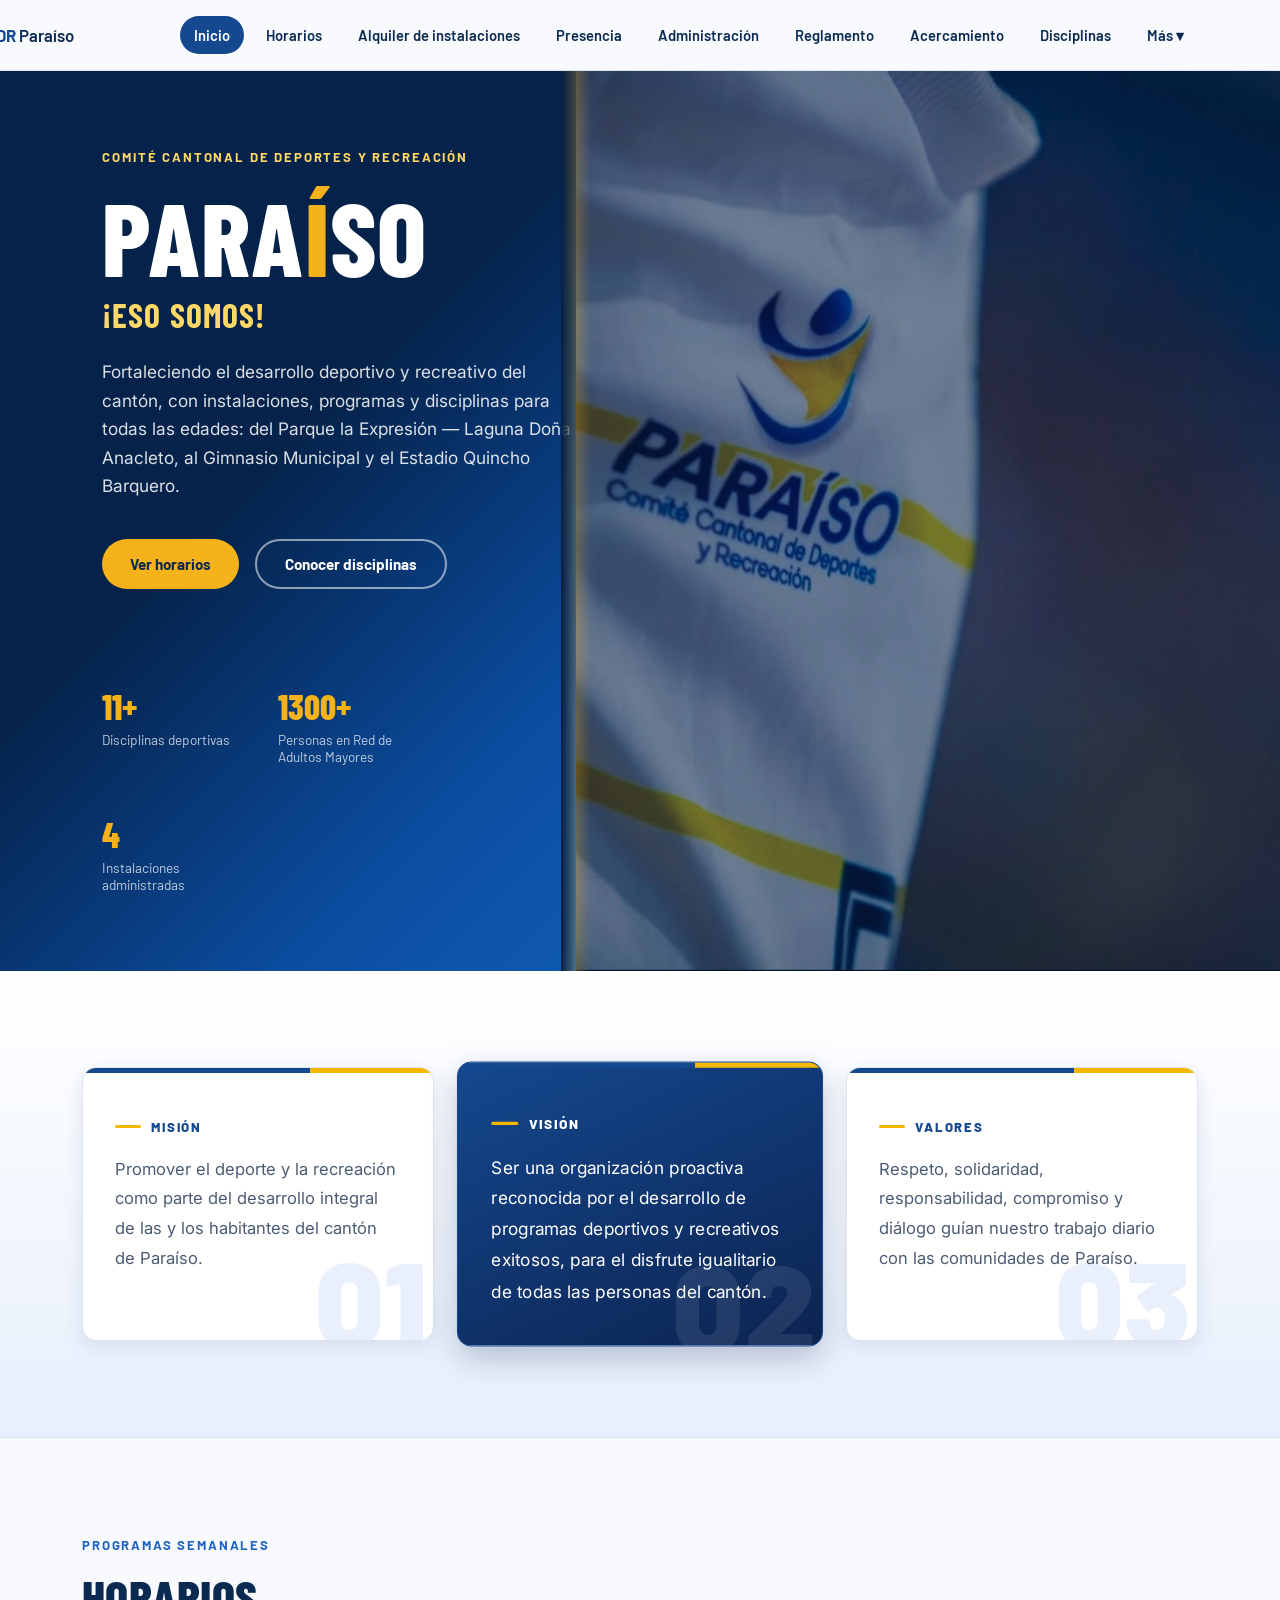
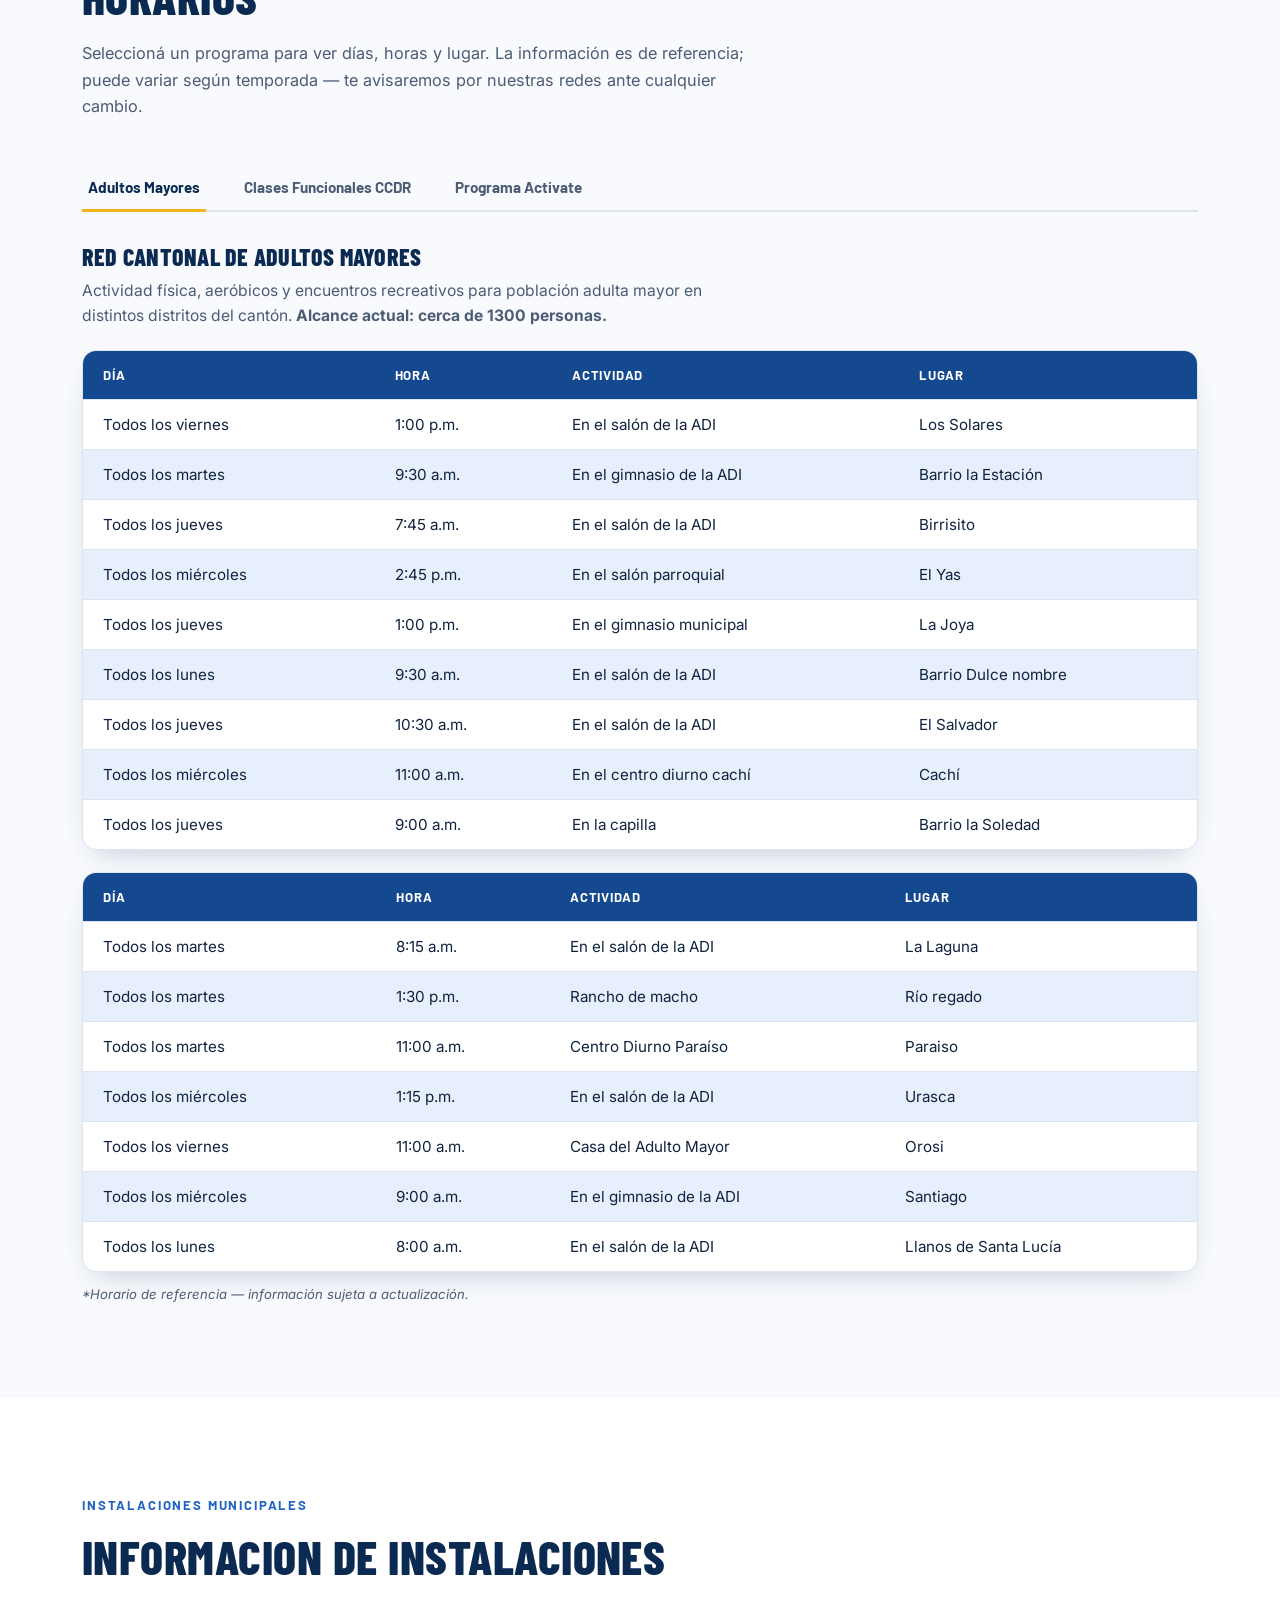
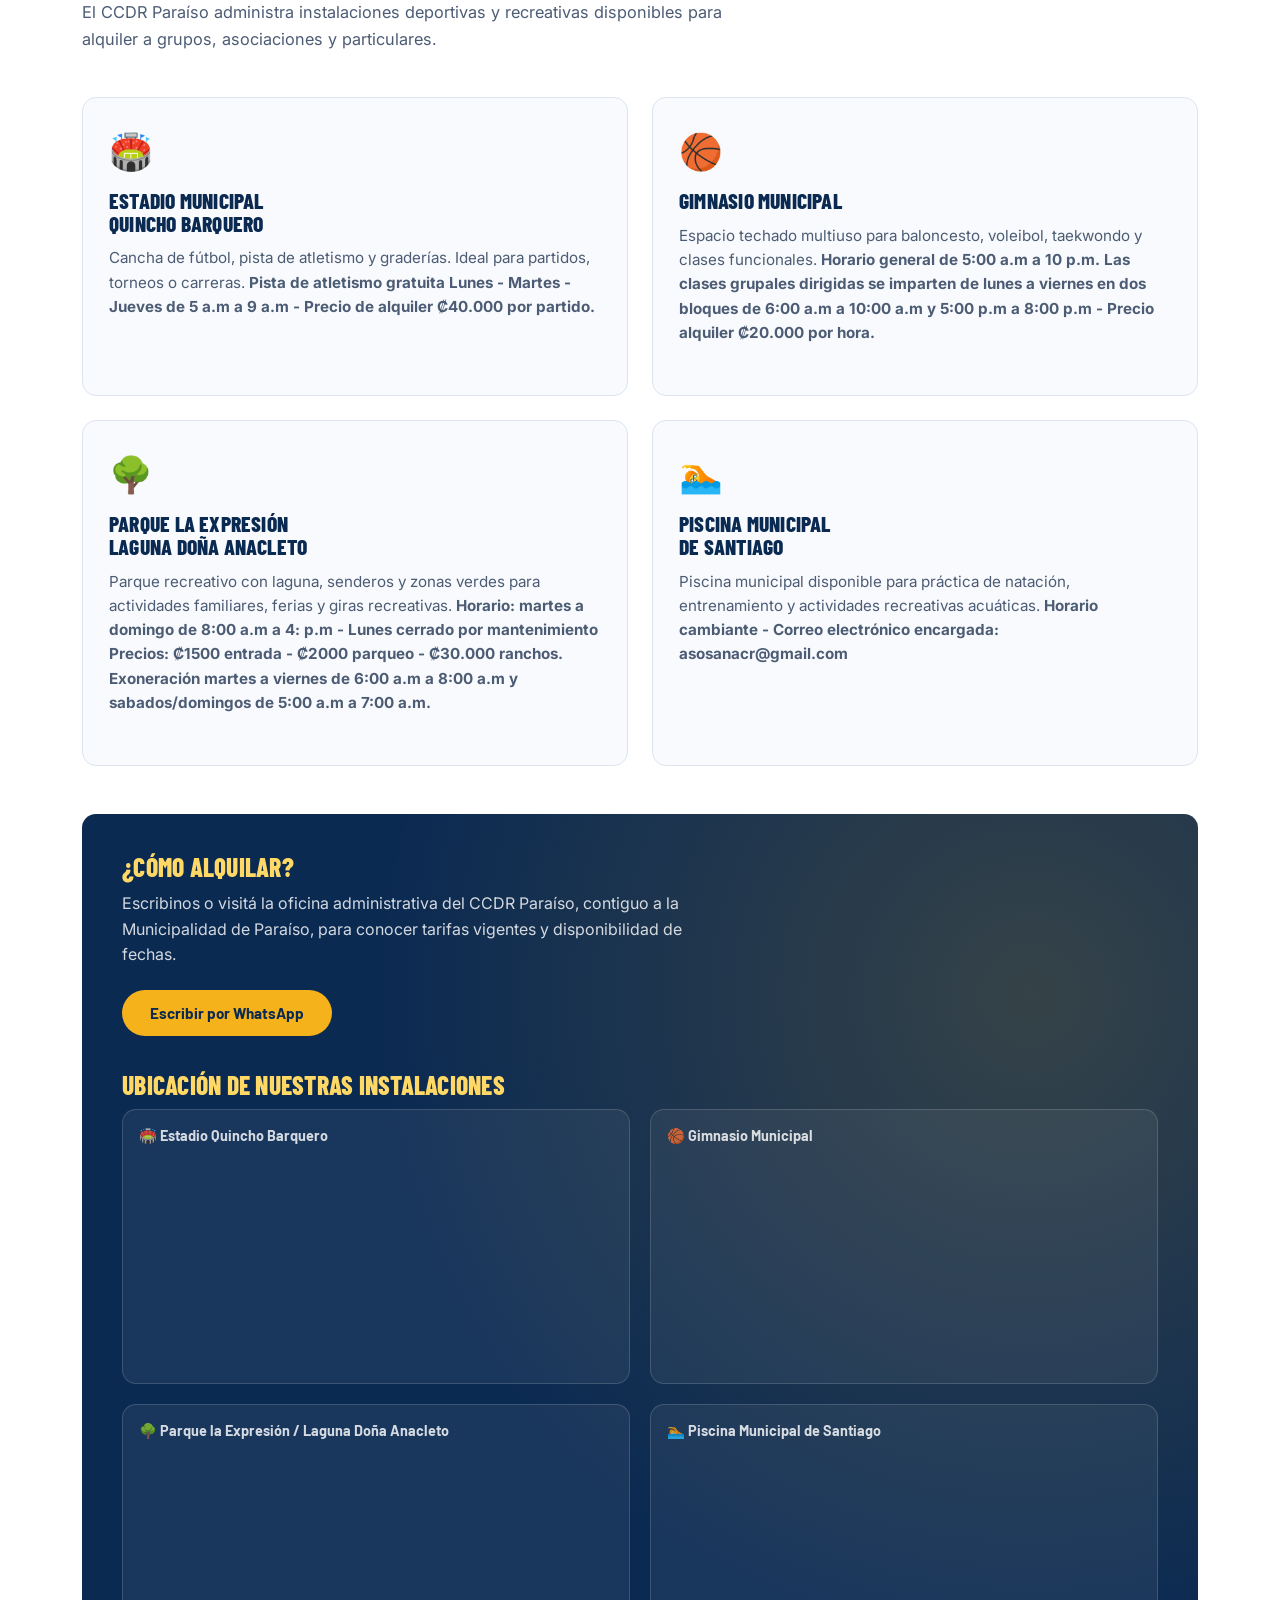
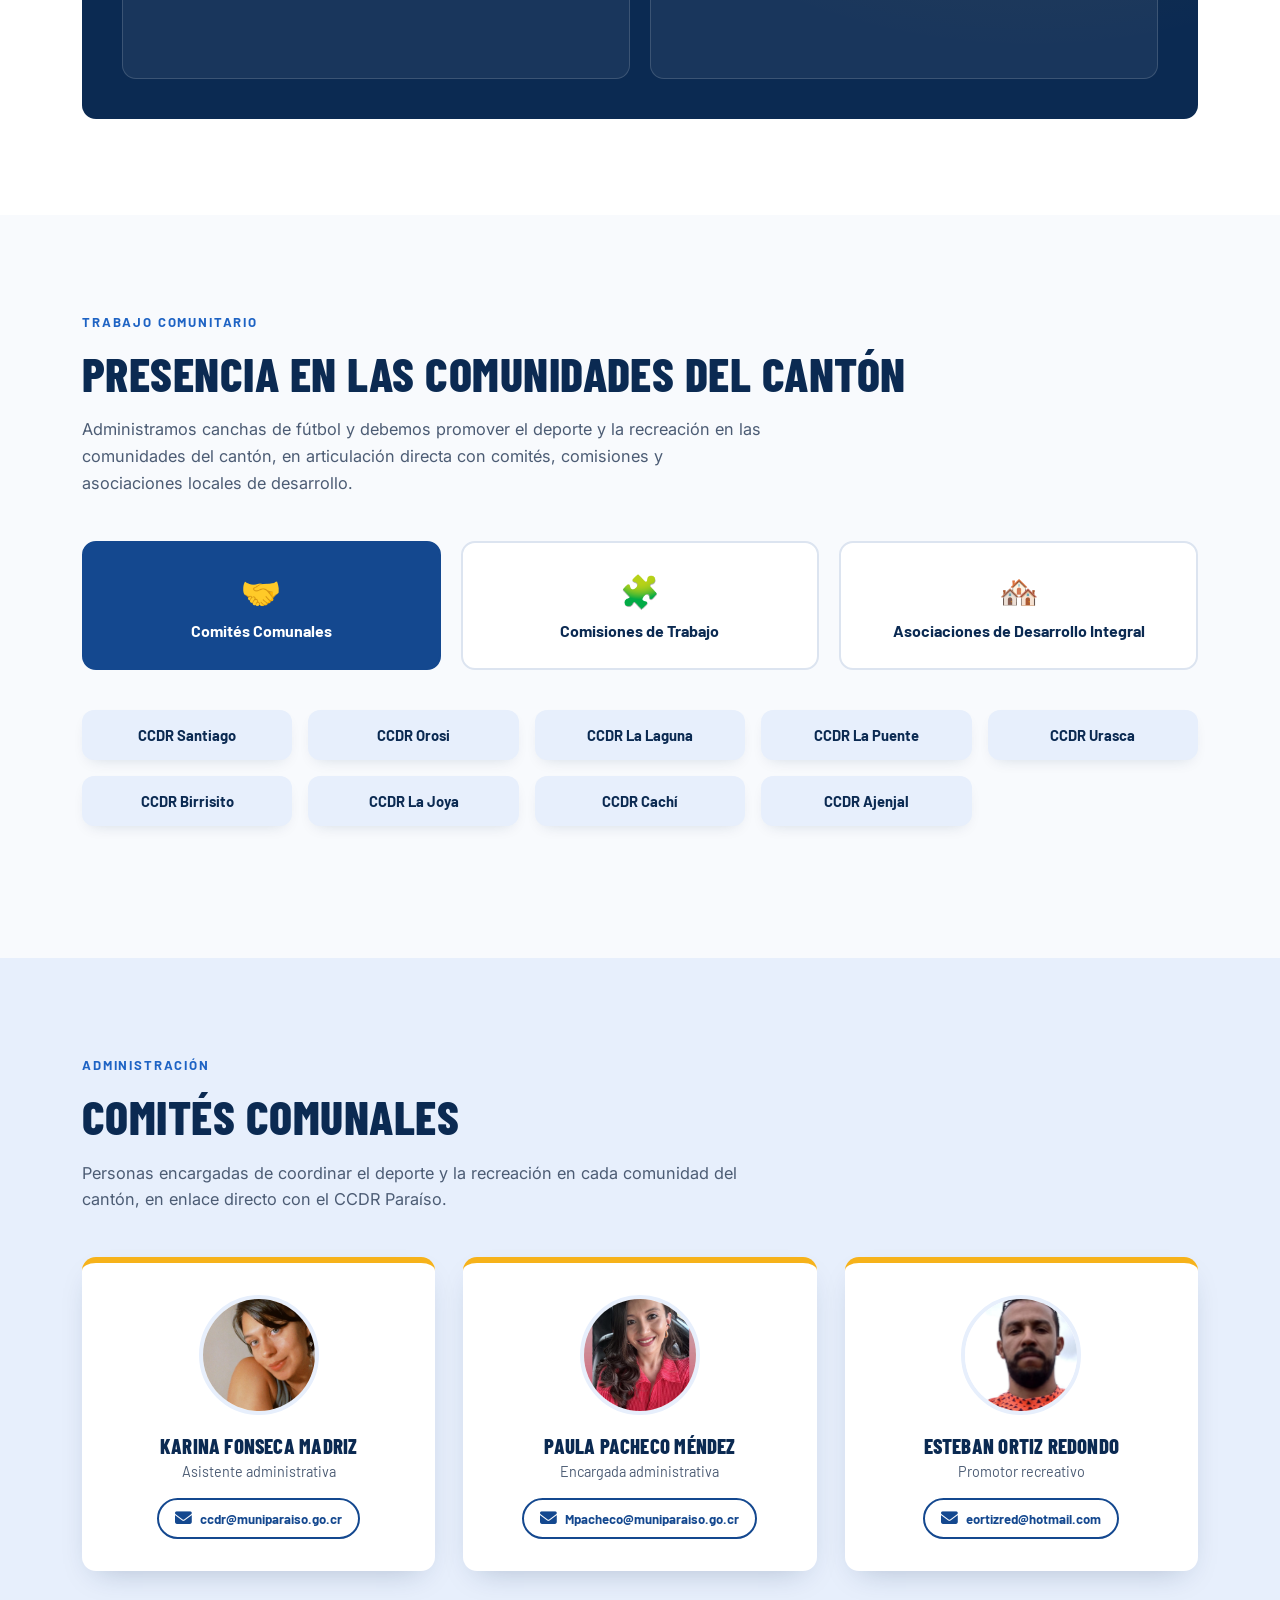
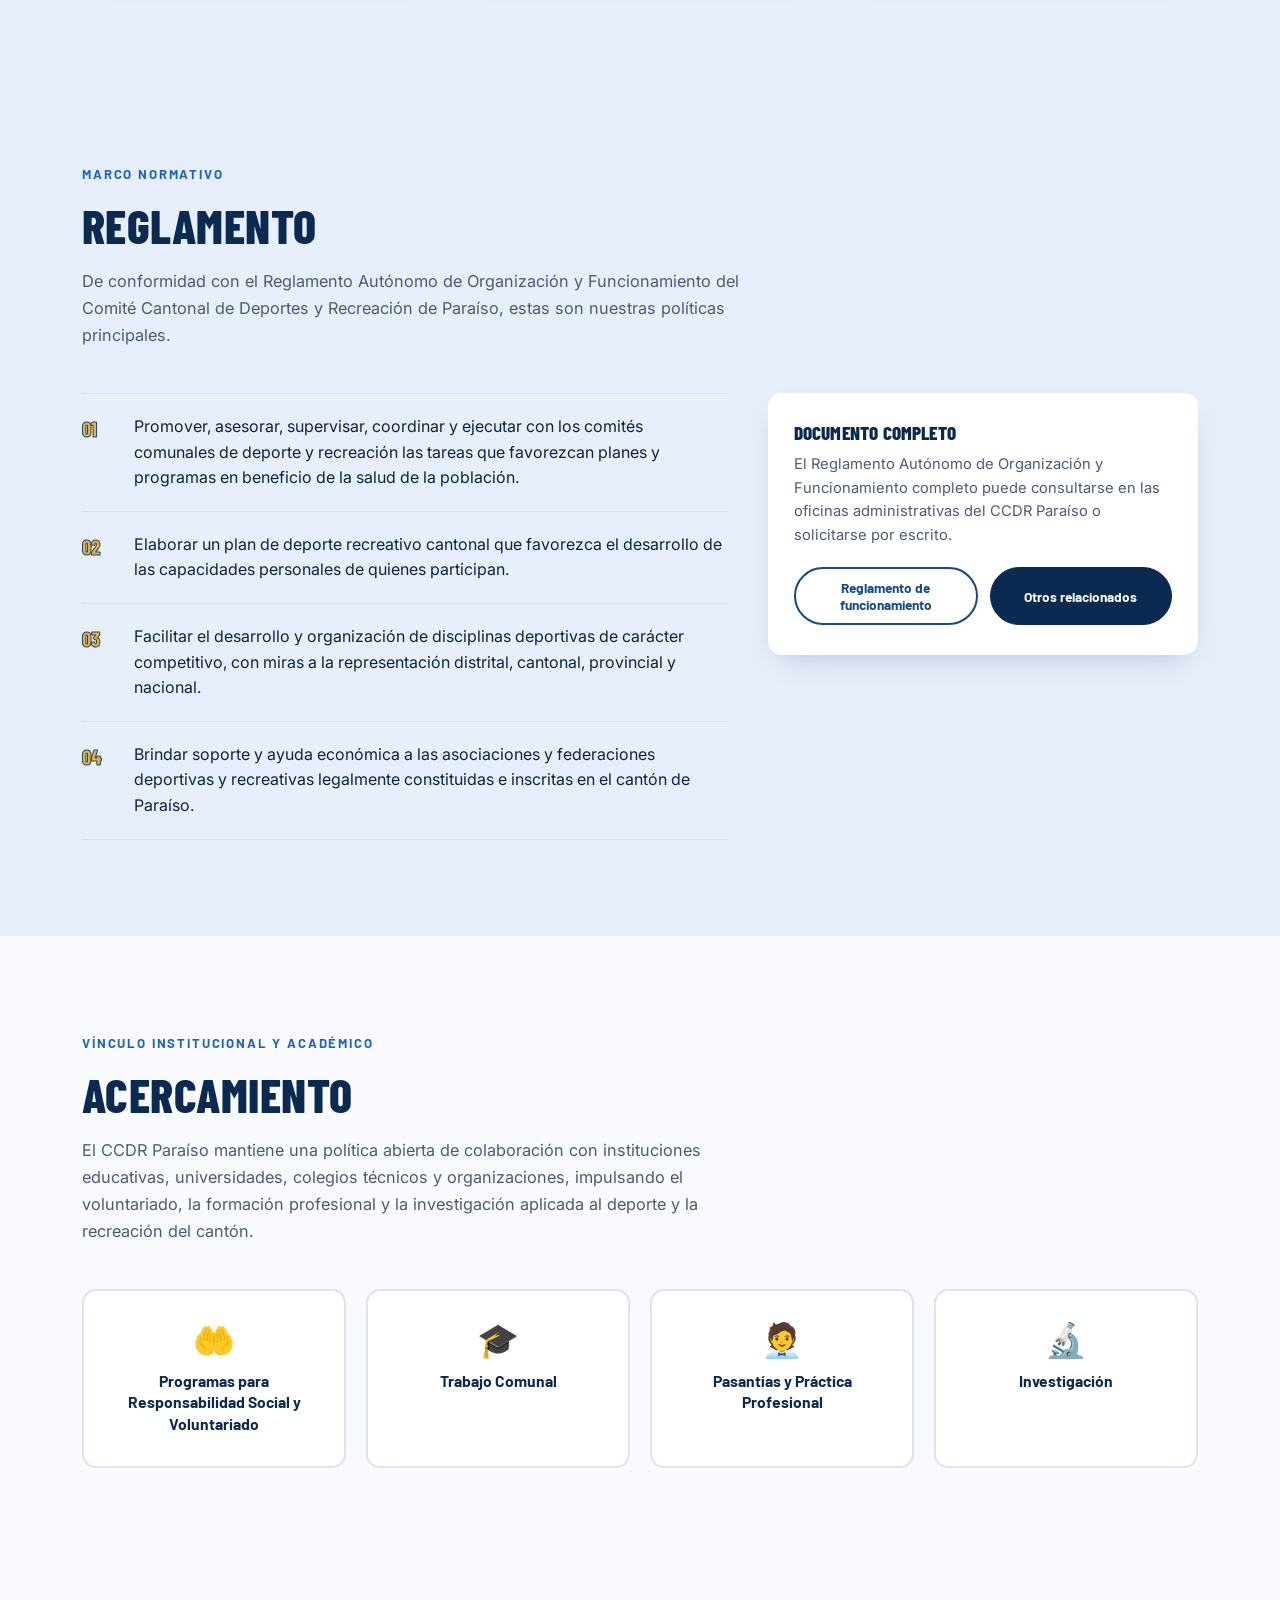
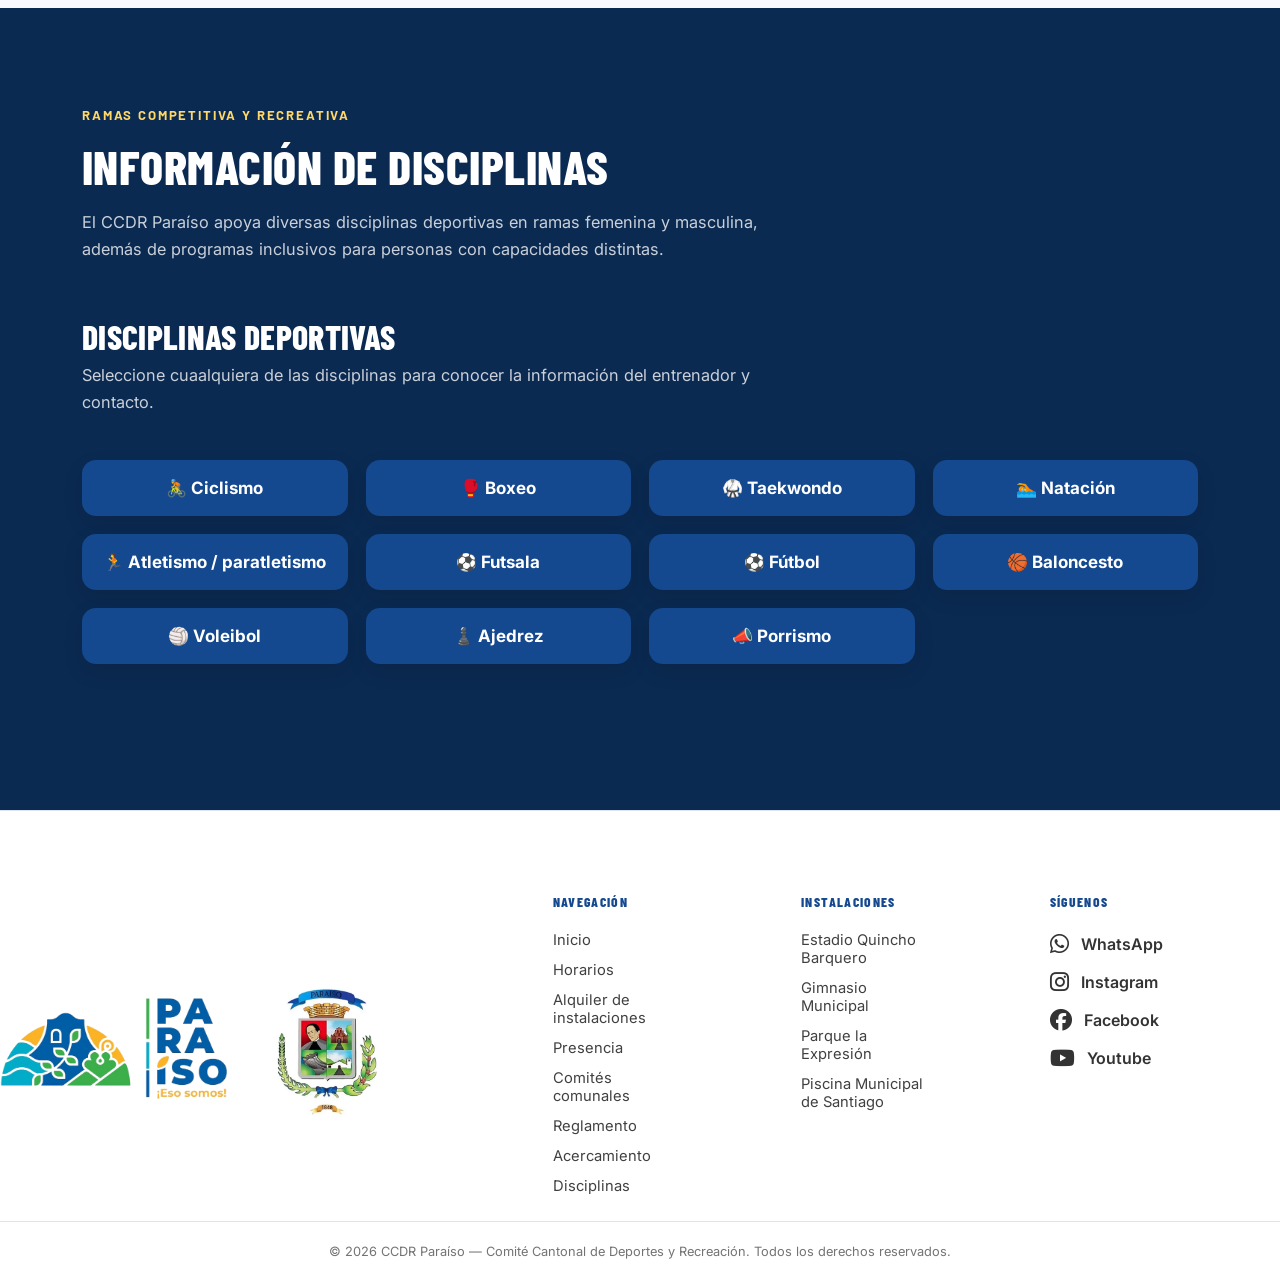
==== commit 29f6e456: "Actualizacion" ====
--- a/index.html
+++ b/index.html
@@ -93,7 +93,7 @@
 </div>
 <div class="hero-stats">
 <div class="stat">
-<span class="stat-num">12+</span>
+<span class="stat-num">11+</span>
 <span class="stat-label">Disciplinas deportivas</span>
 </div>
 <div class="stat">
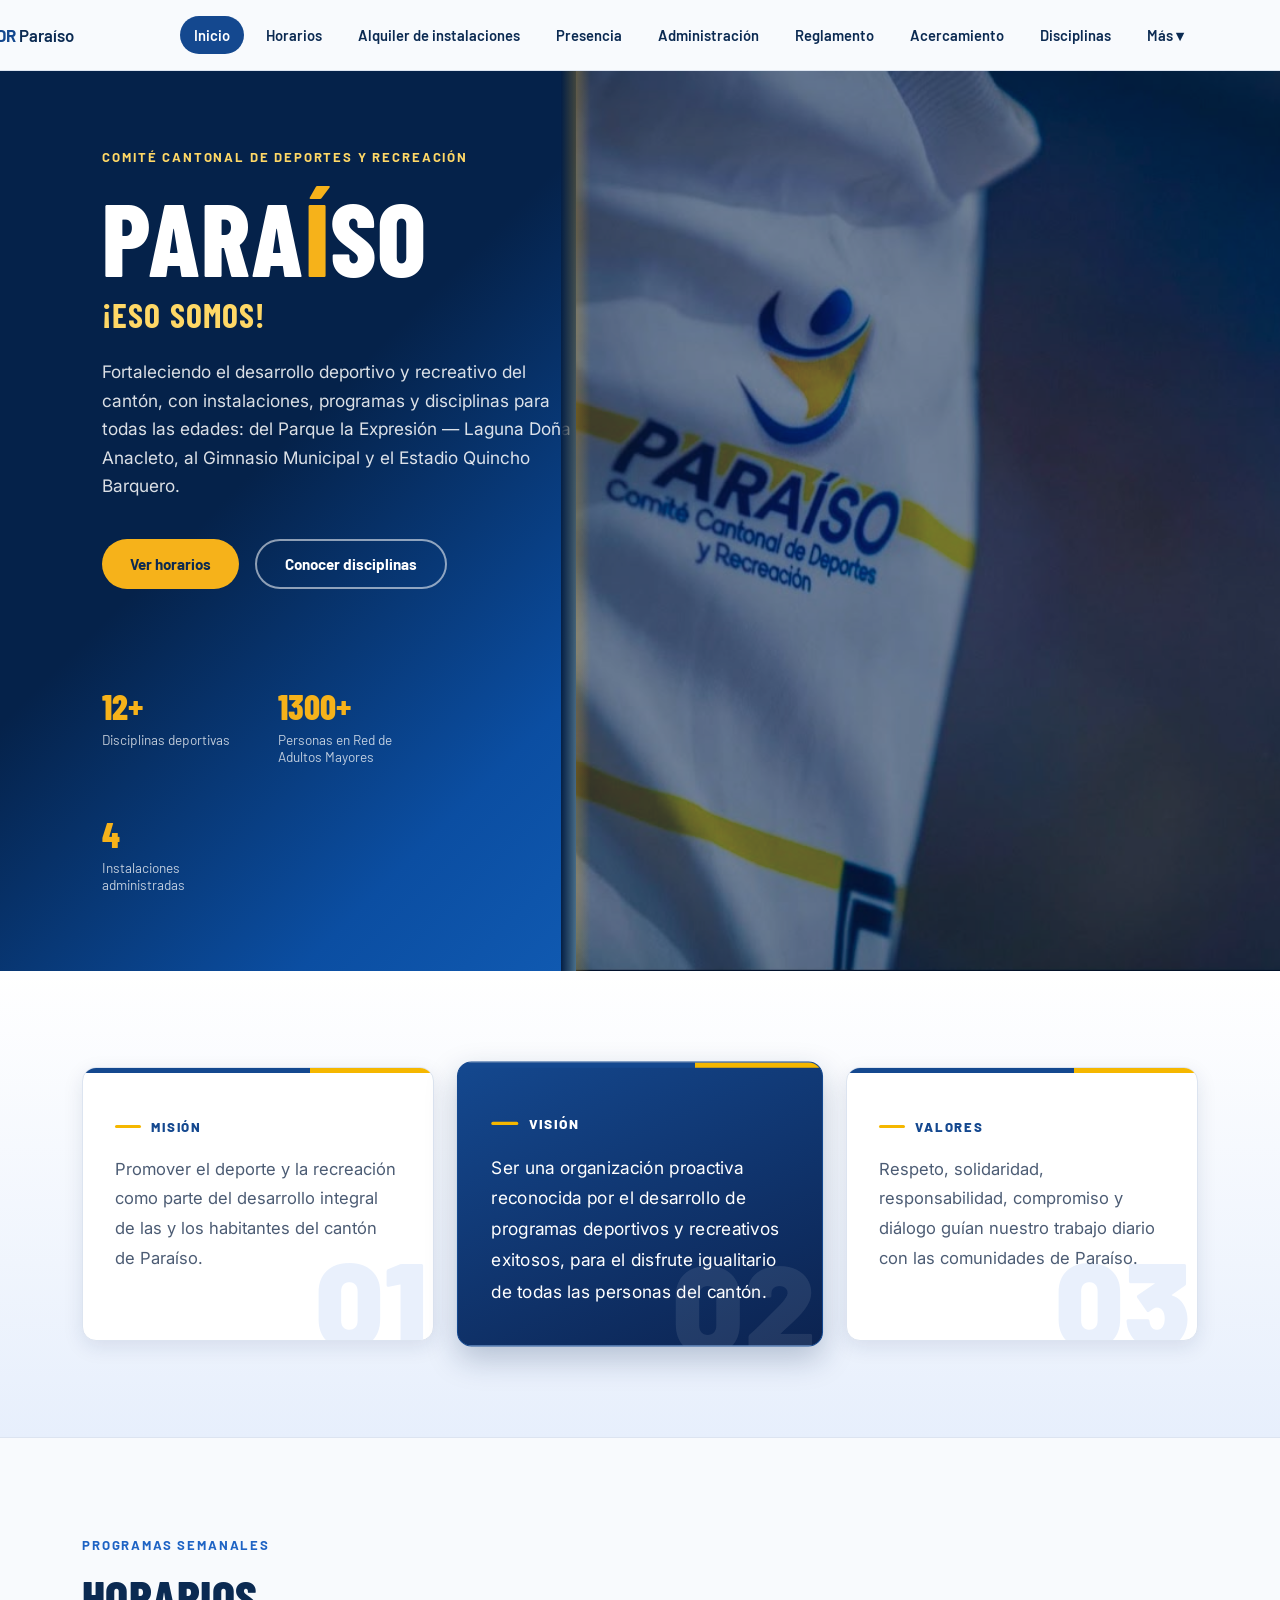
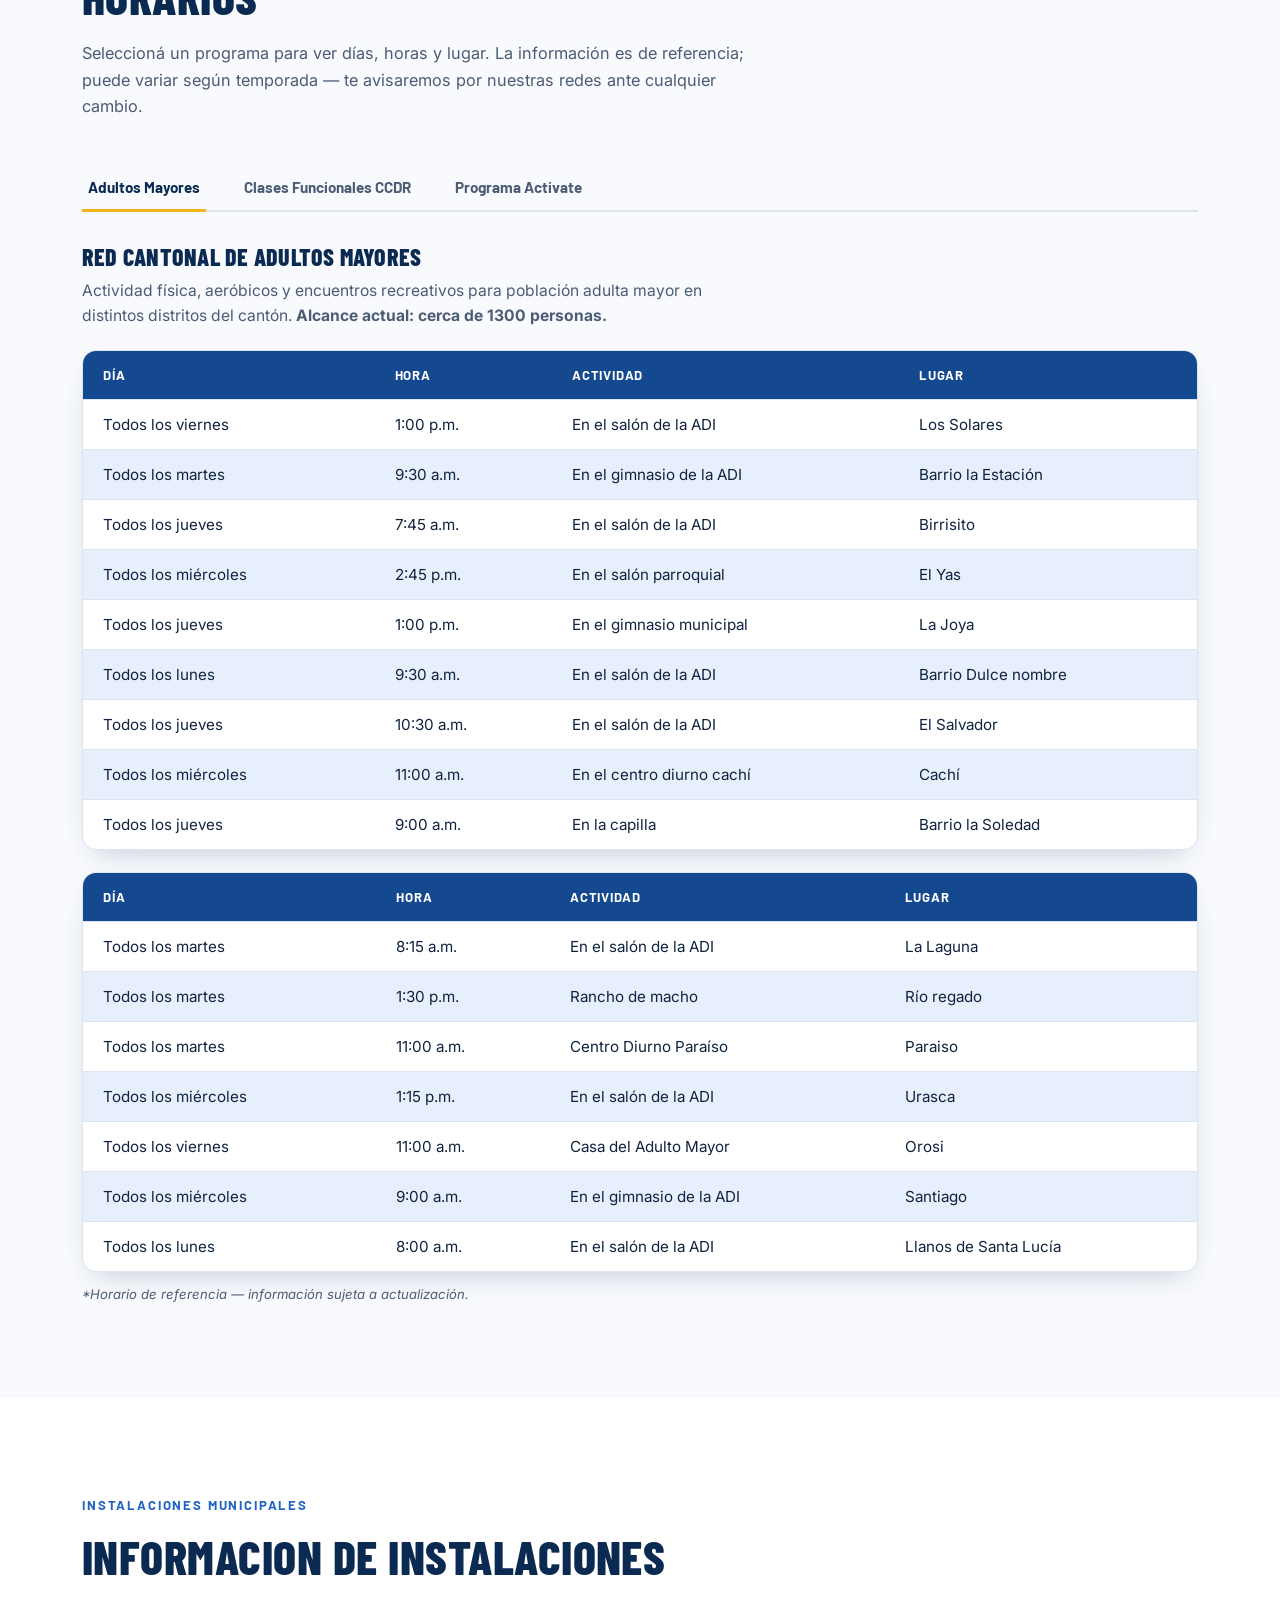
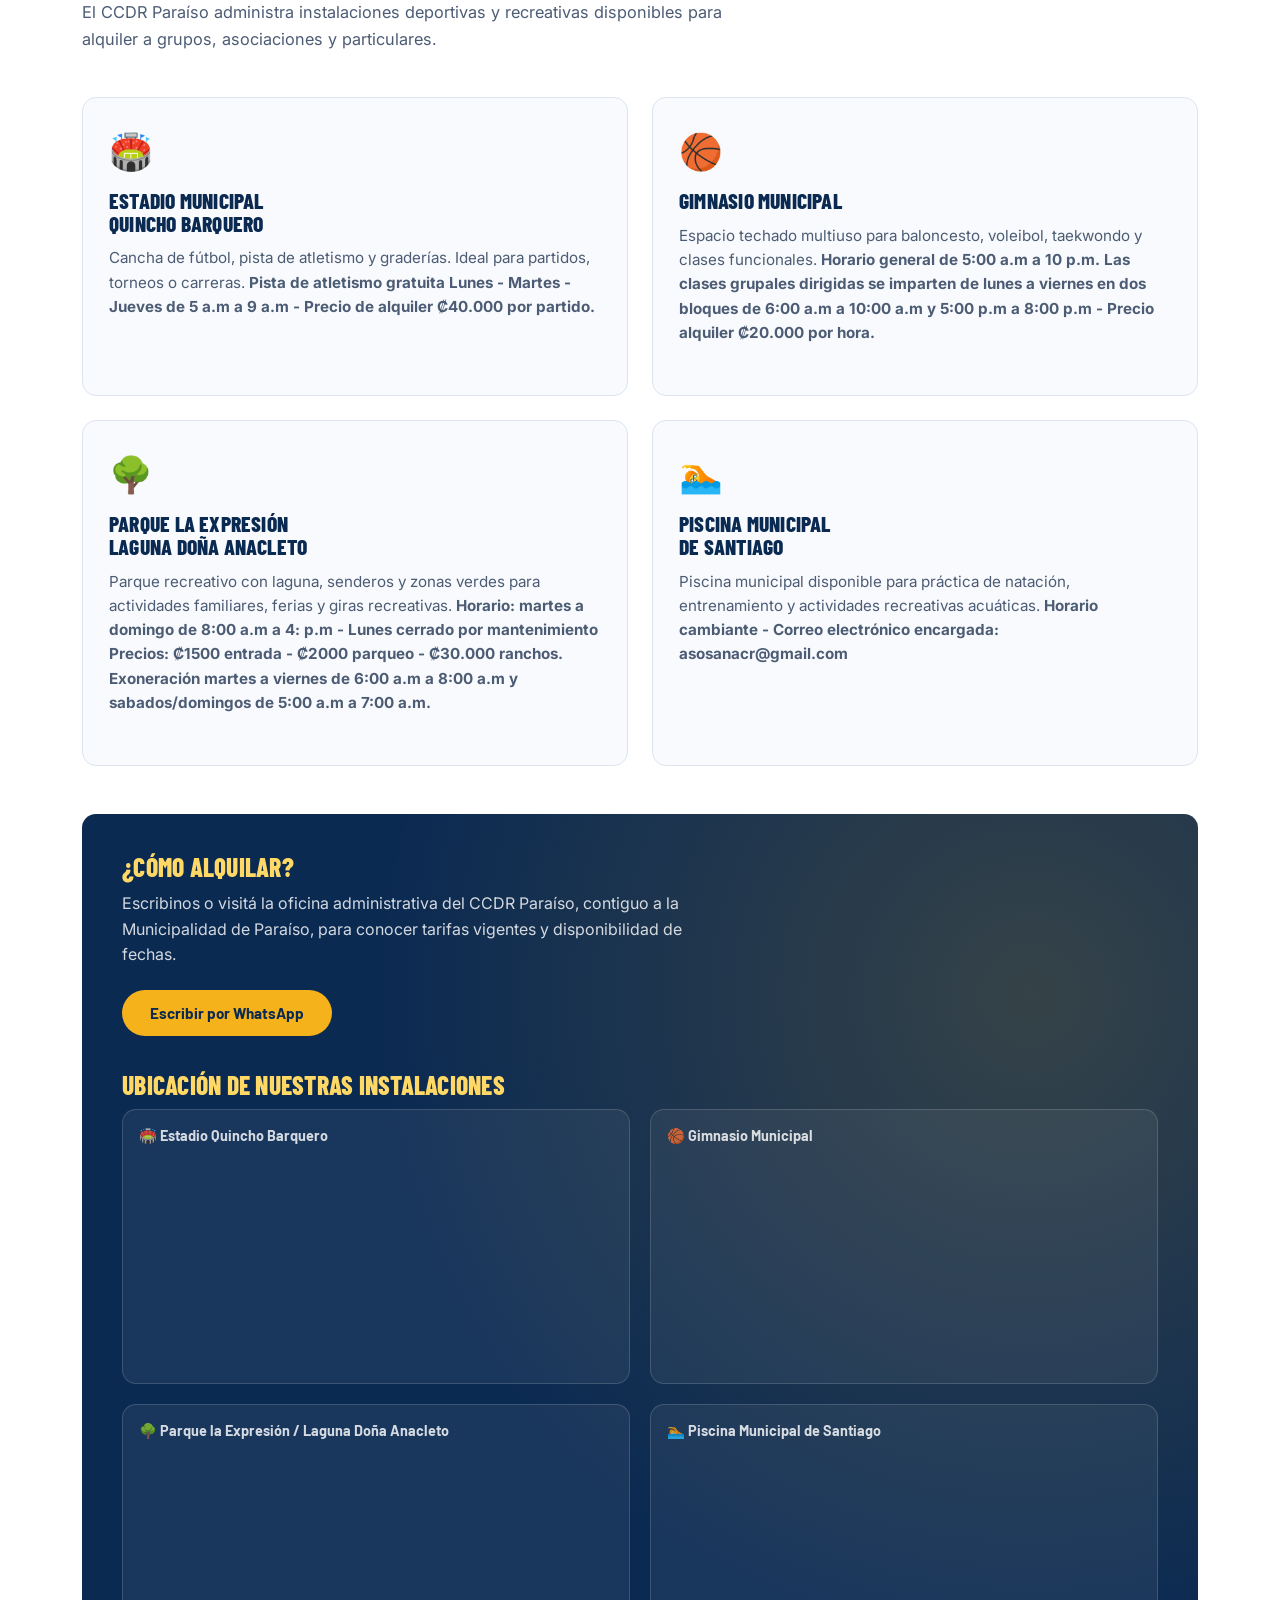
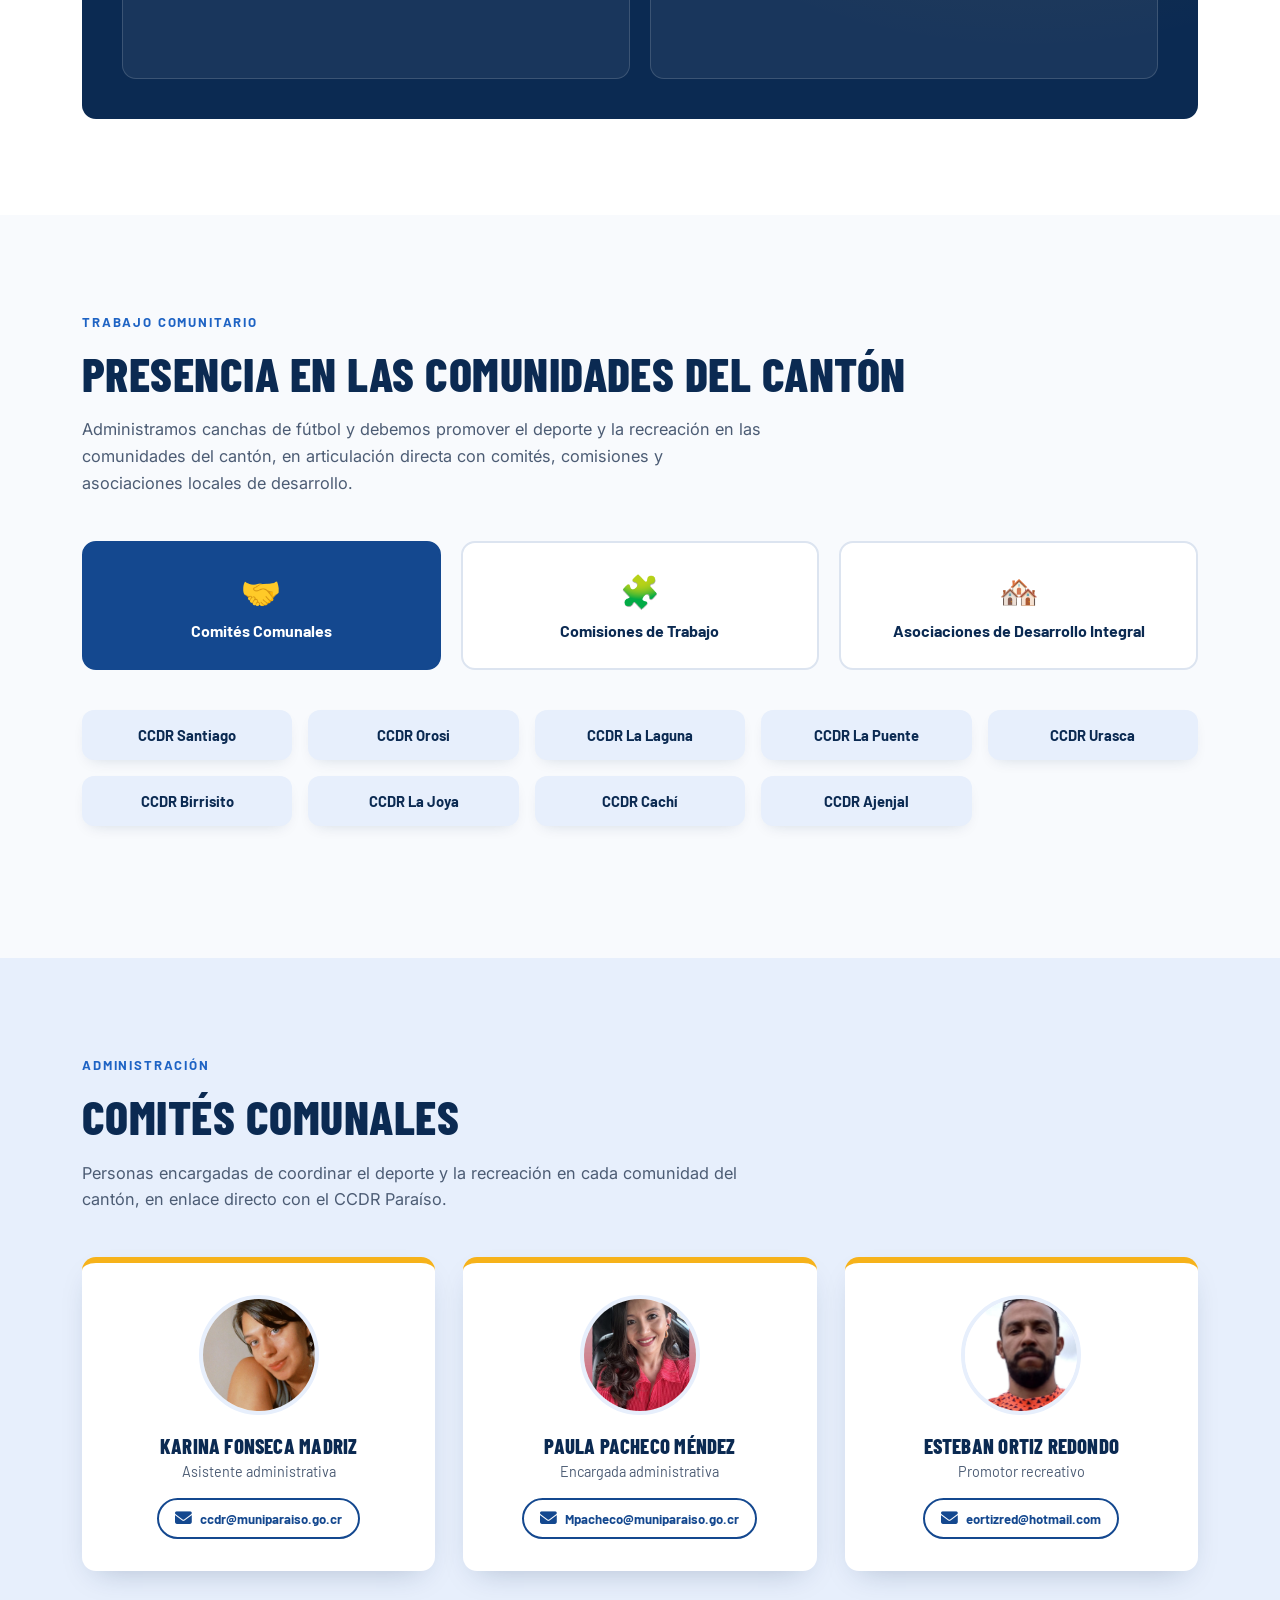
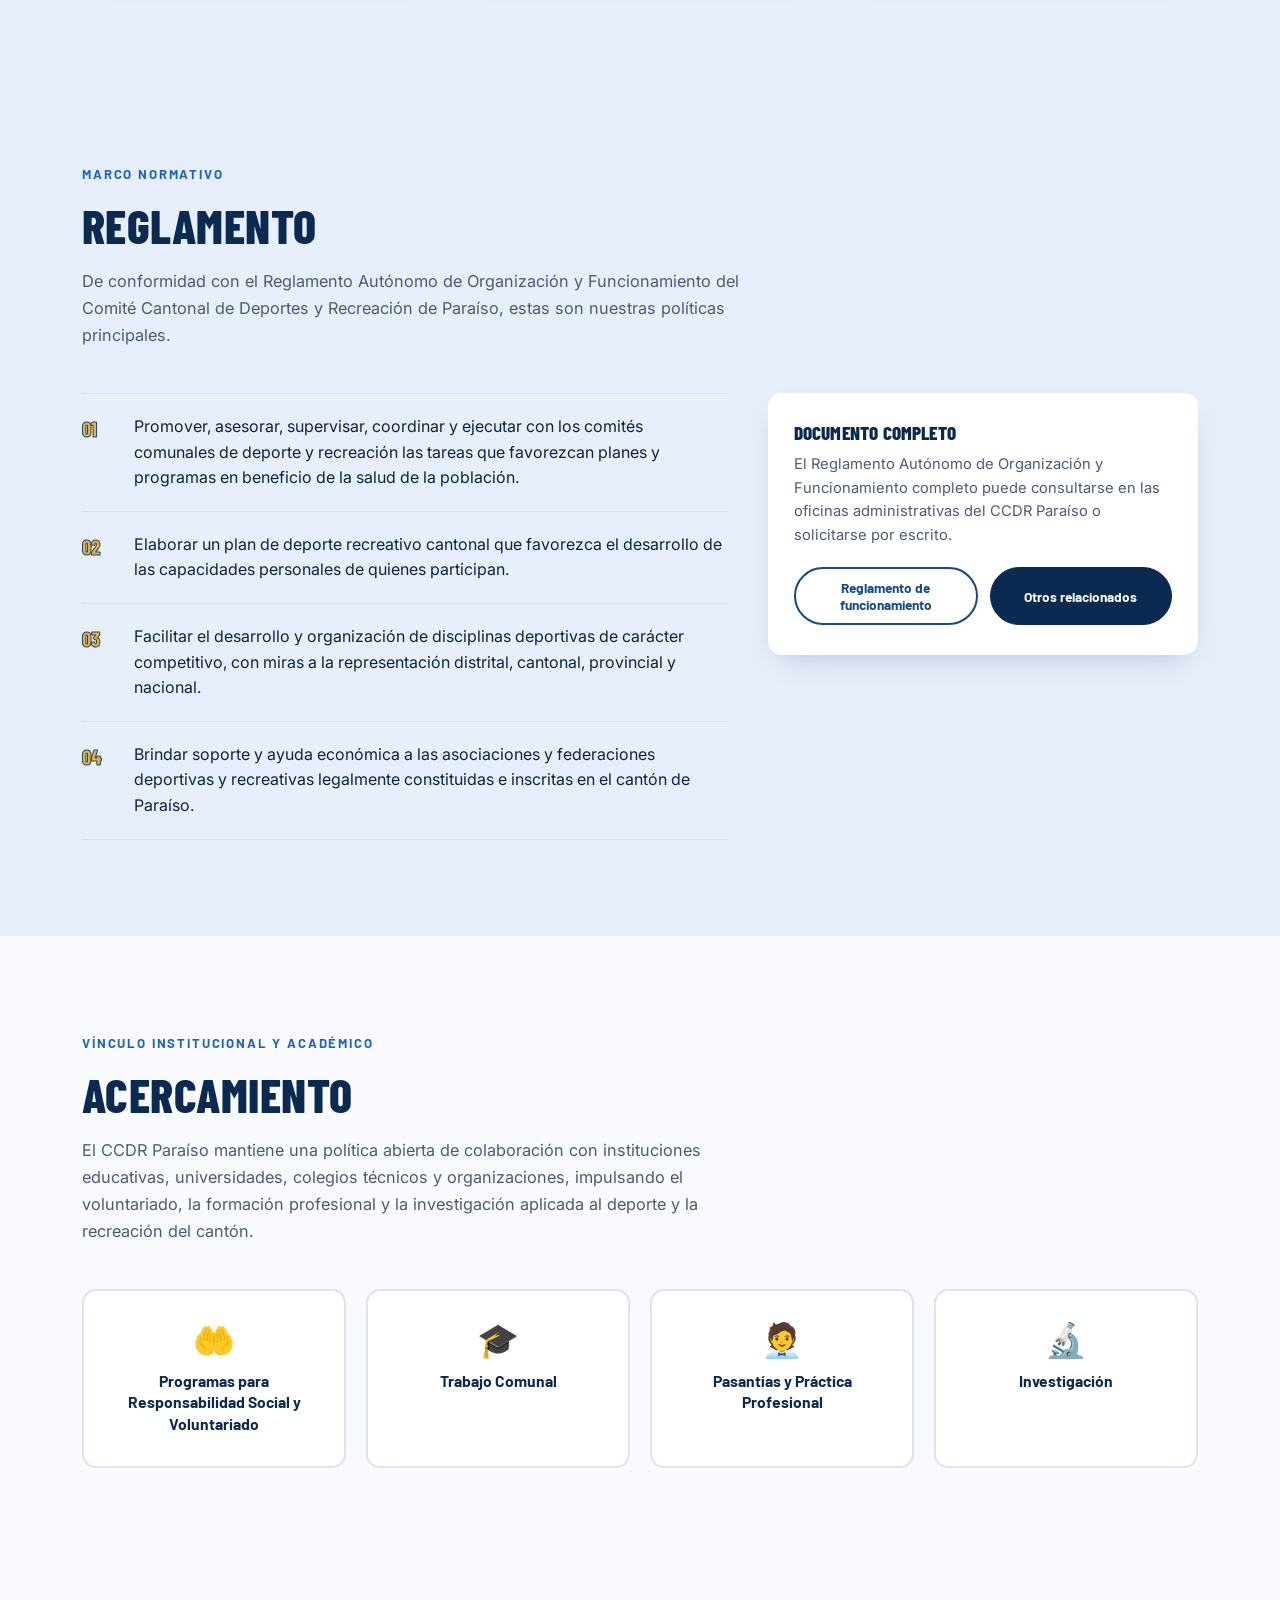
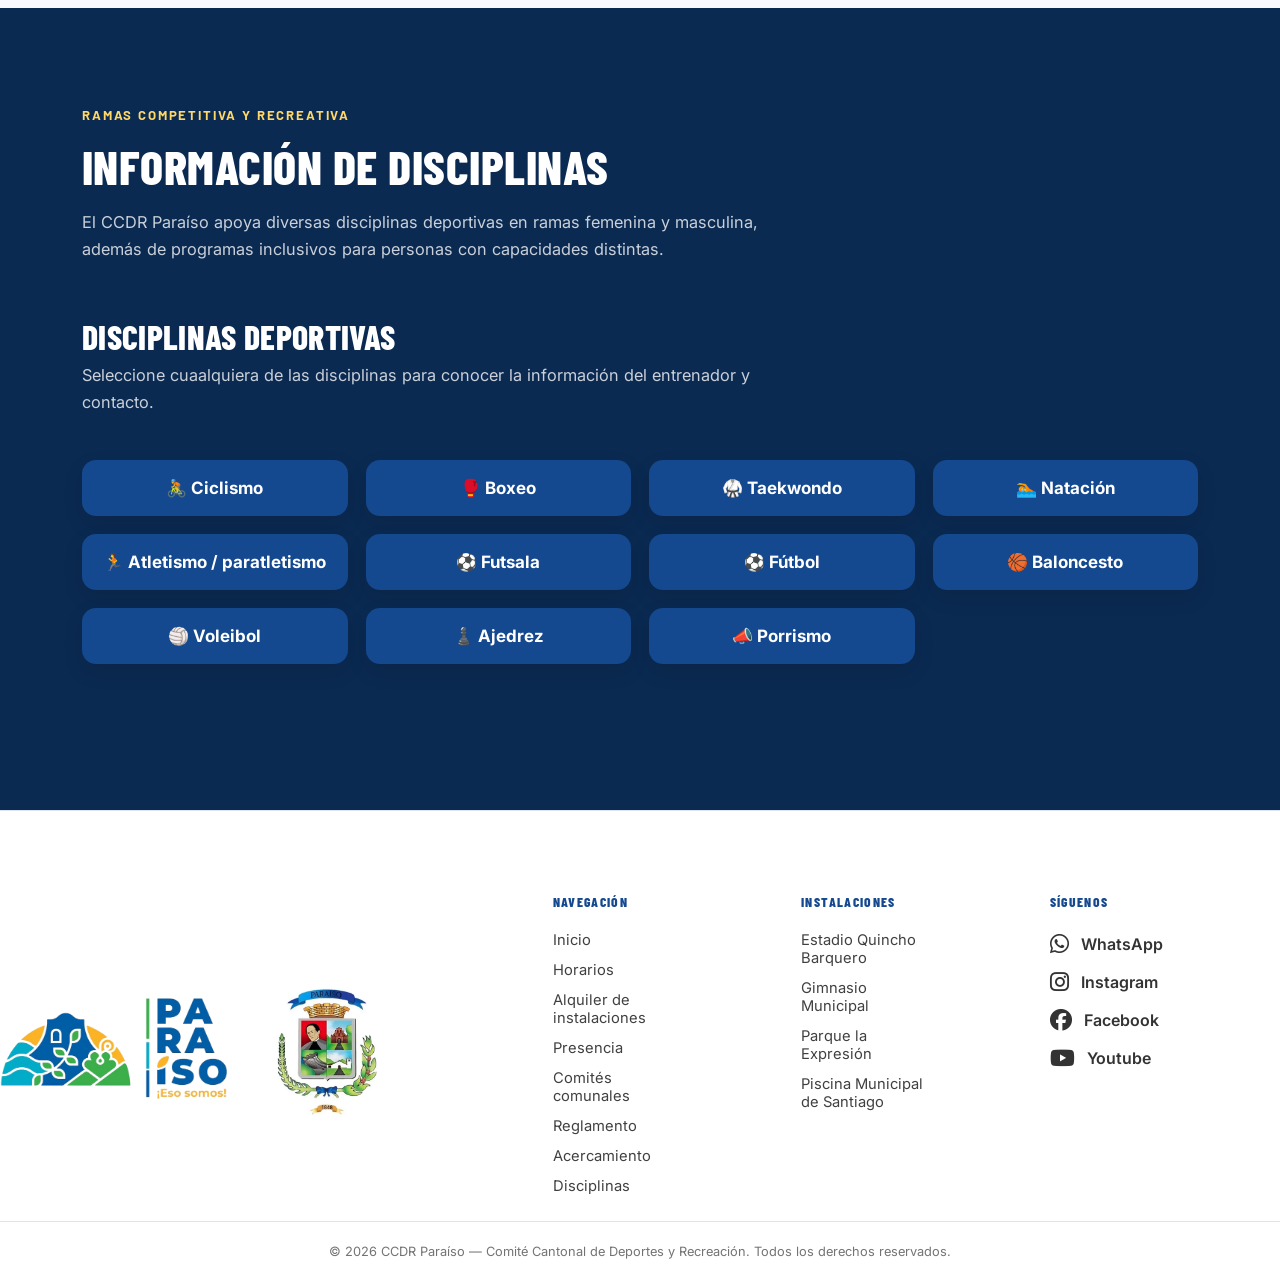
==== commit 1de94095: "Actualizacion" ====
--- a/index.html
+++ b/index.html
@@ -93,7 +93,7 @@
 </div>
 <div class="hero-stats">
 <div class="stat">
-<span class="stat-num">11+</span>
+<span class="stat-num">12+</span>
 <span class="stat-label">Disciplinas deportivas</span>
 </div>
 <div class="stat">
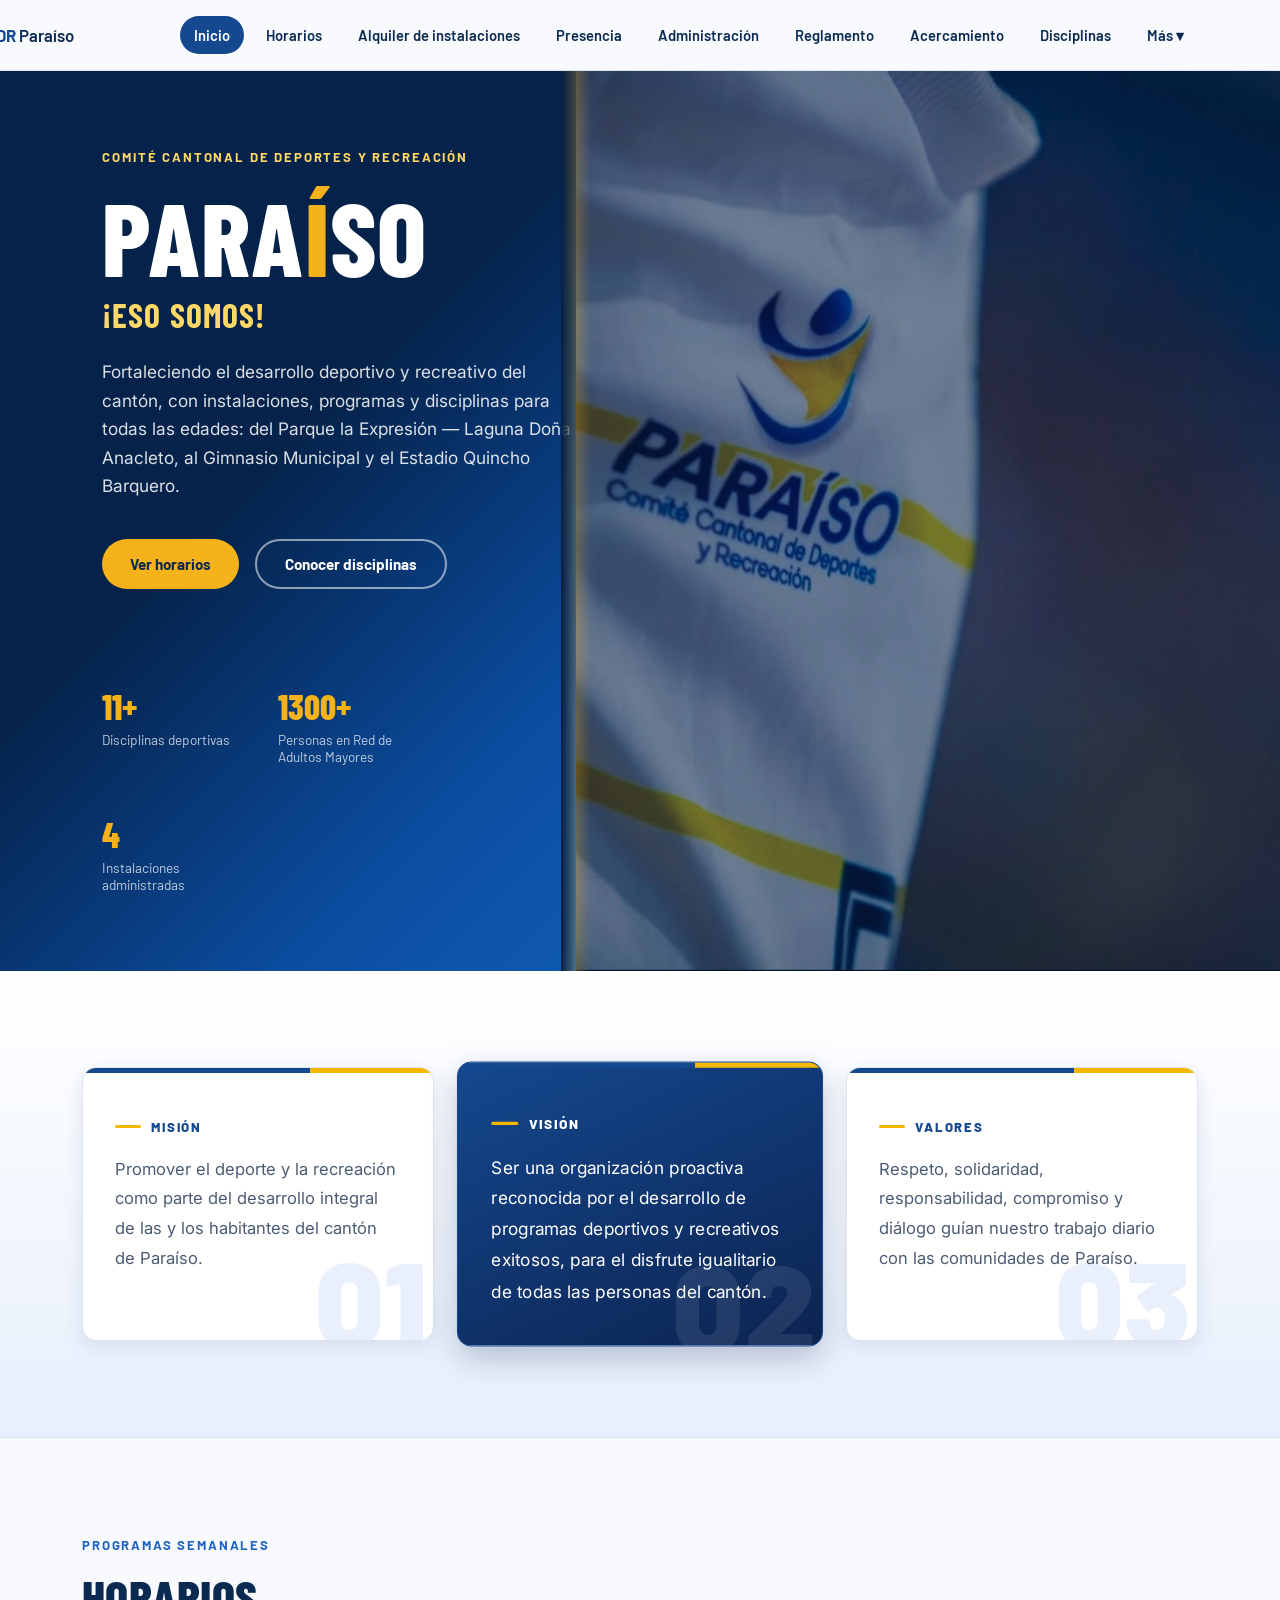
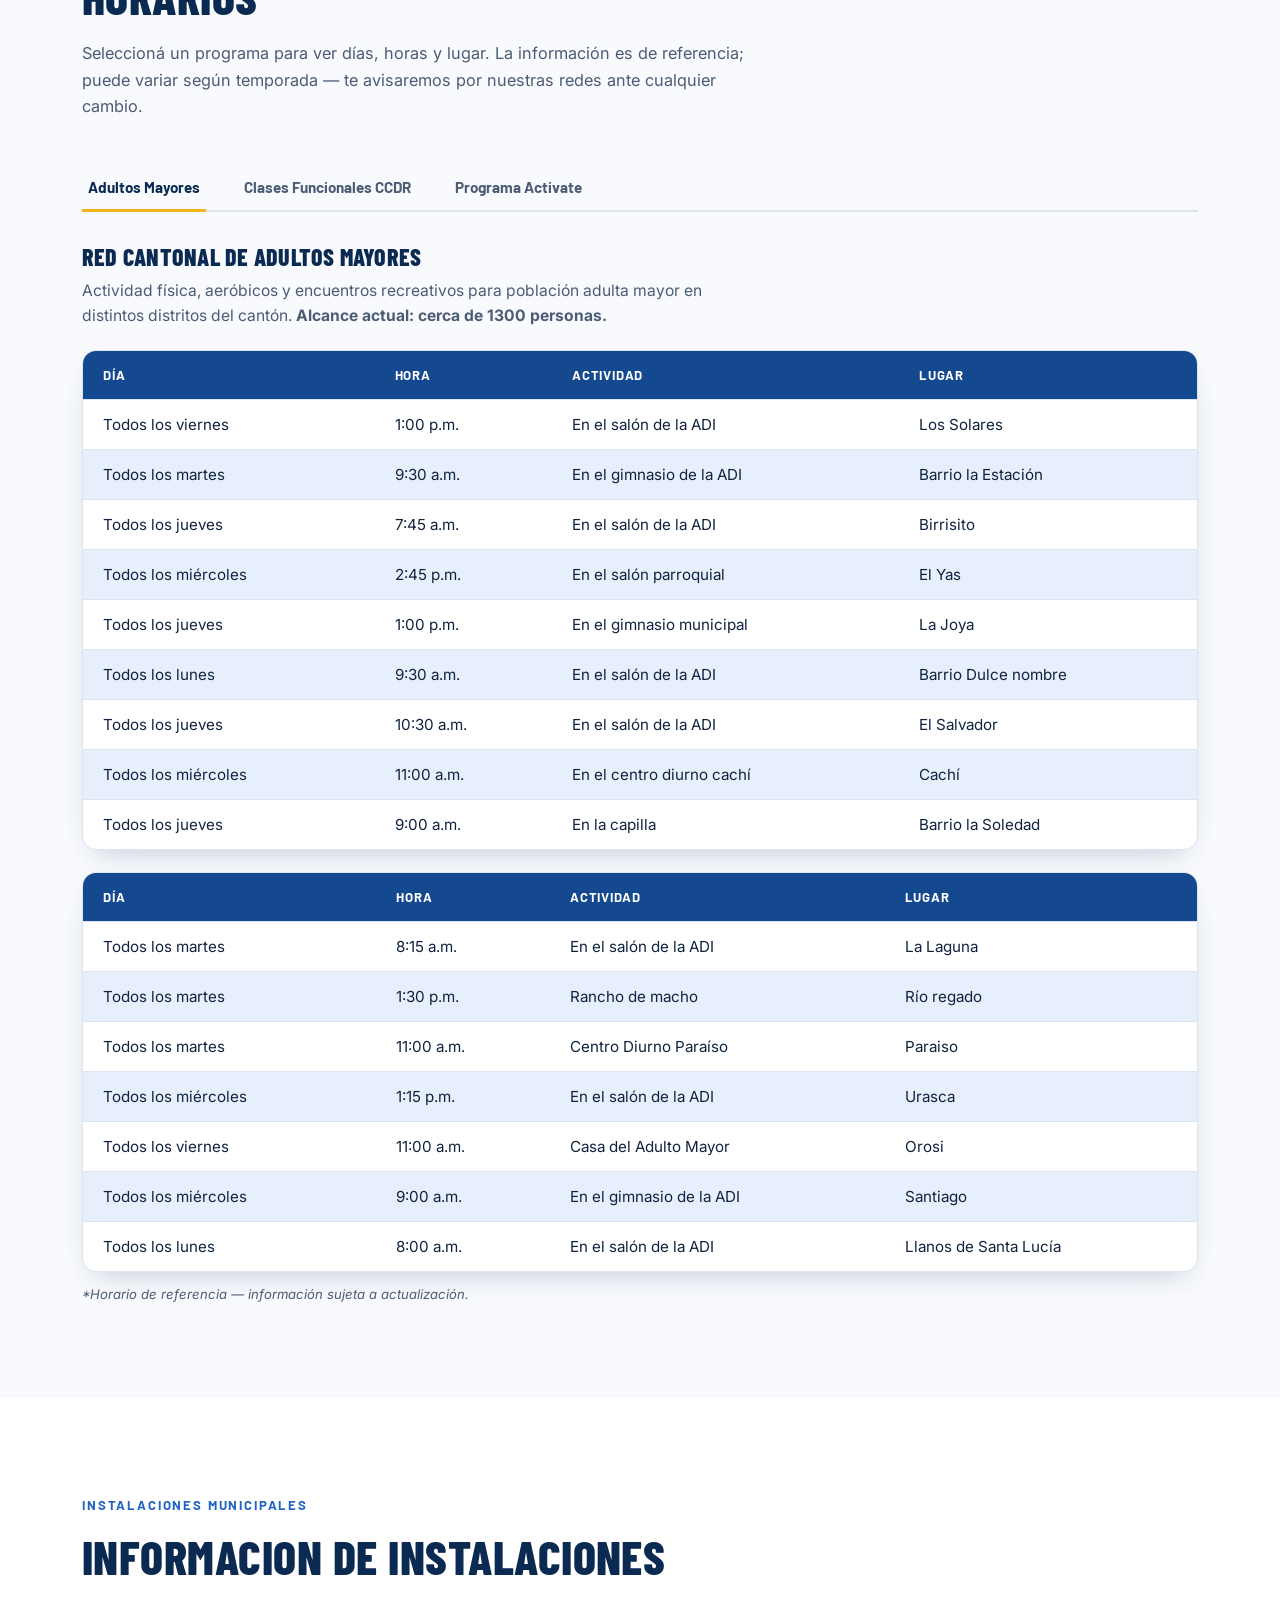
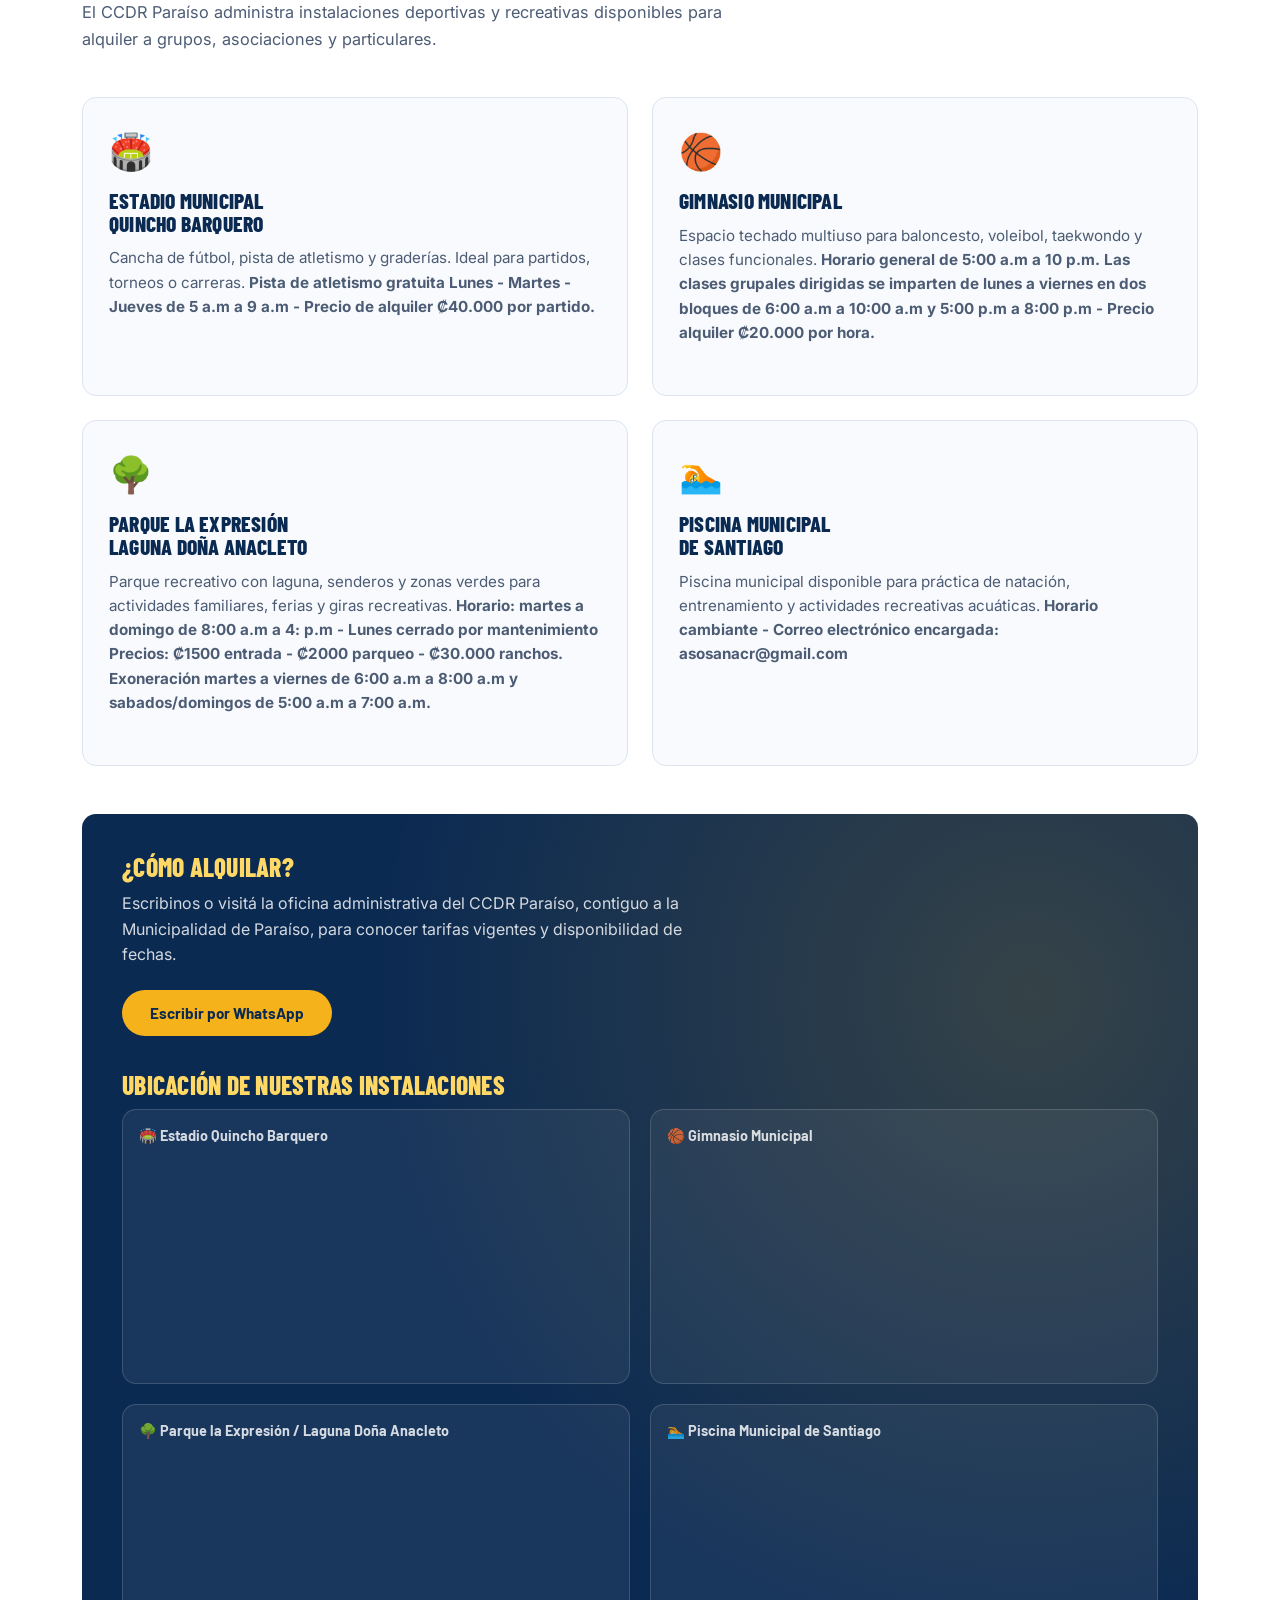
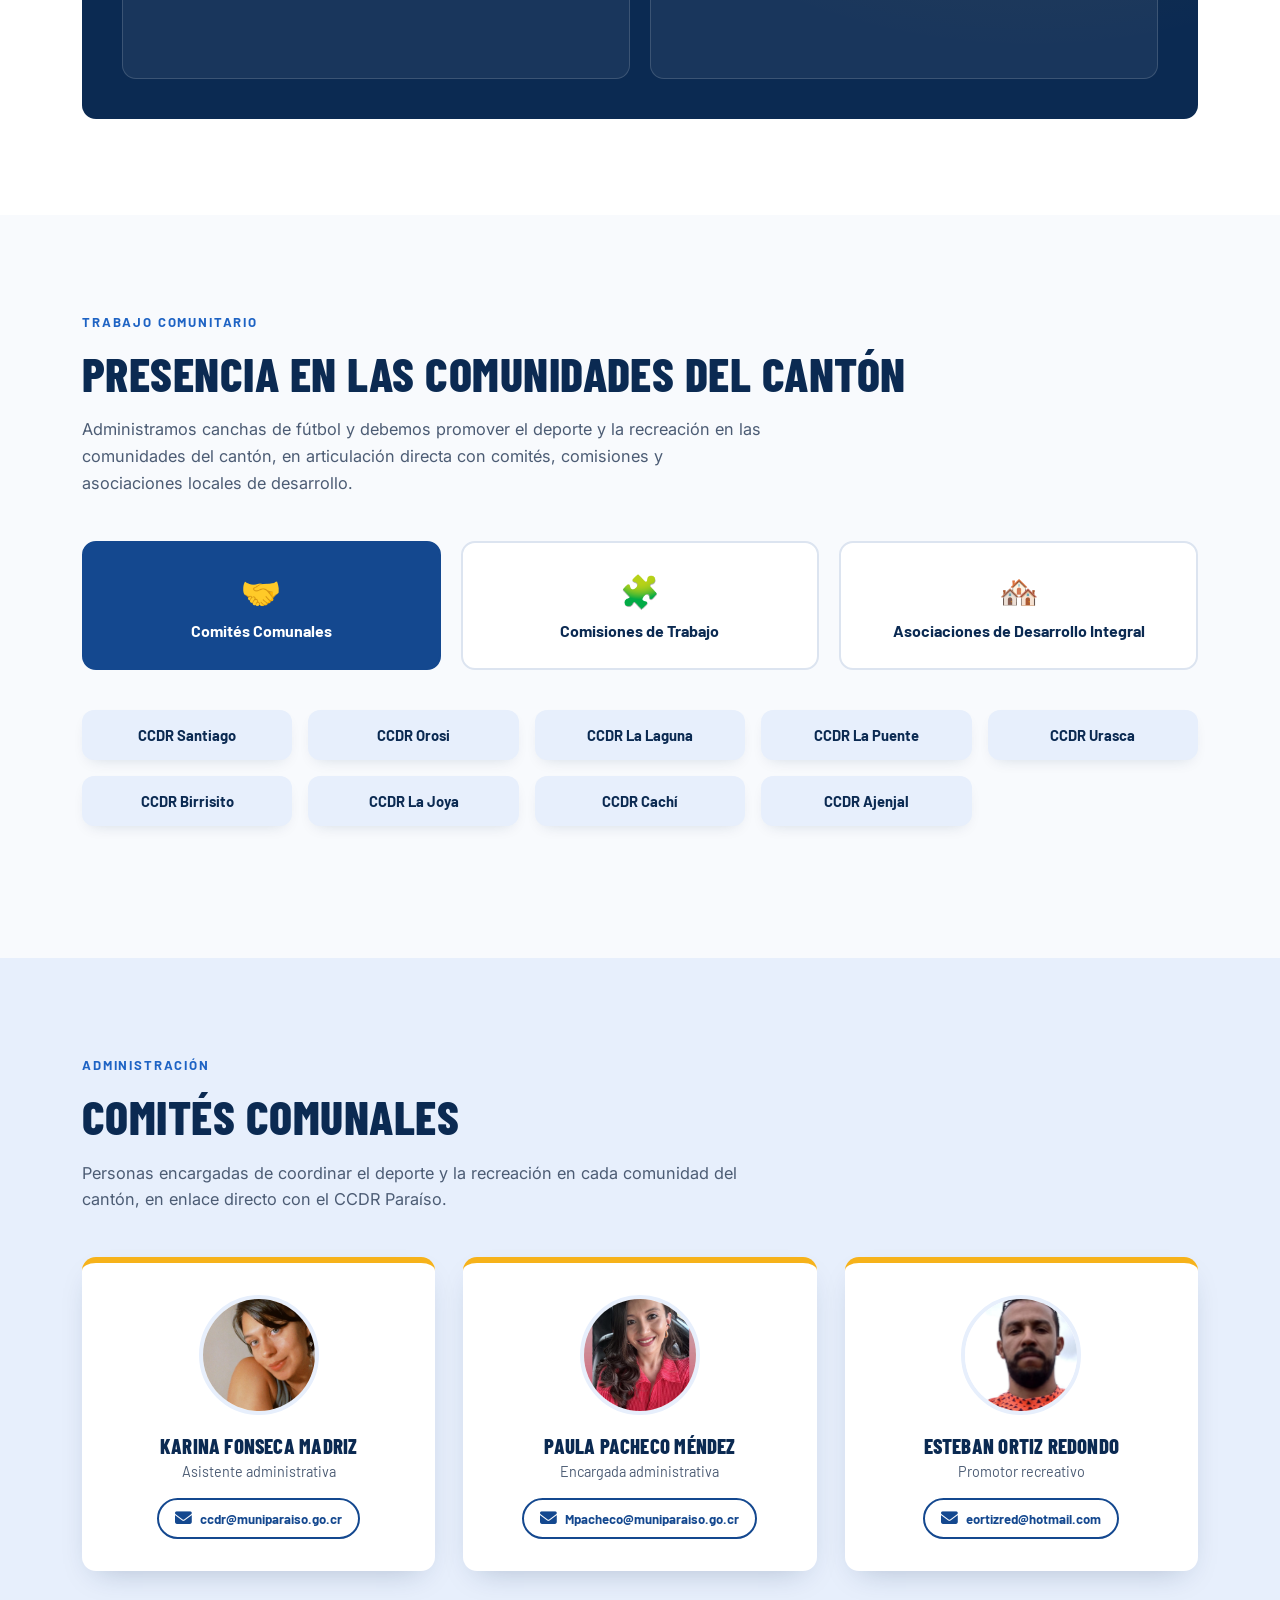
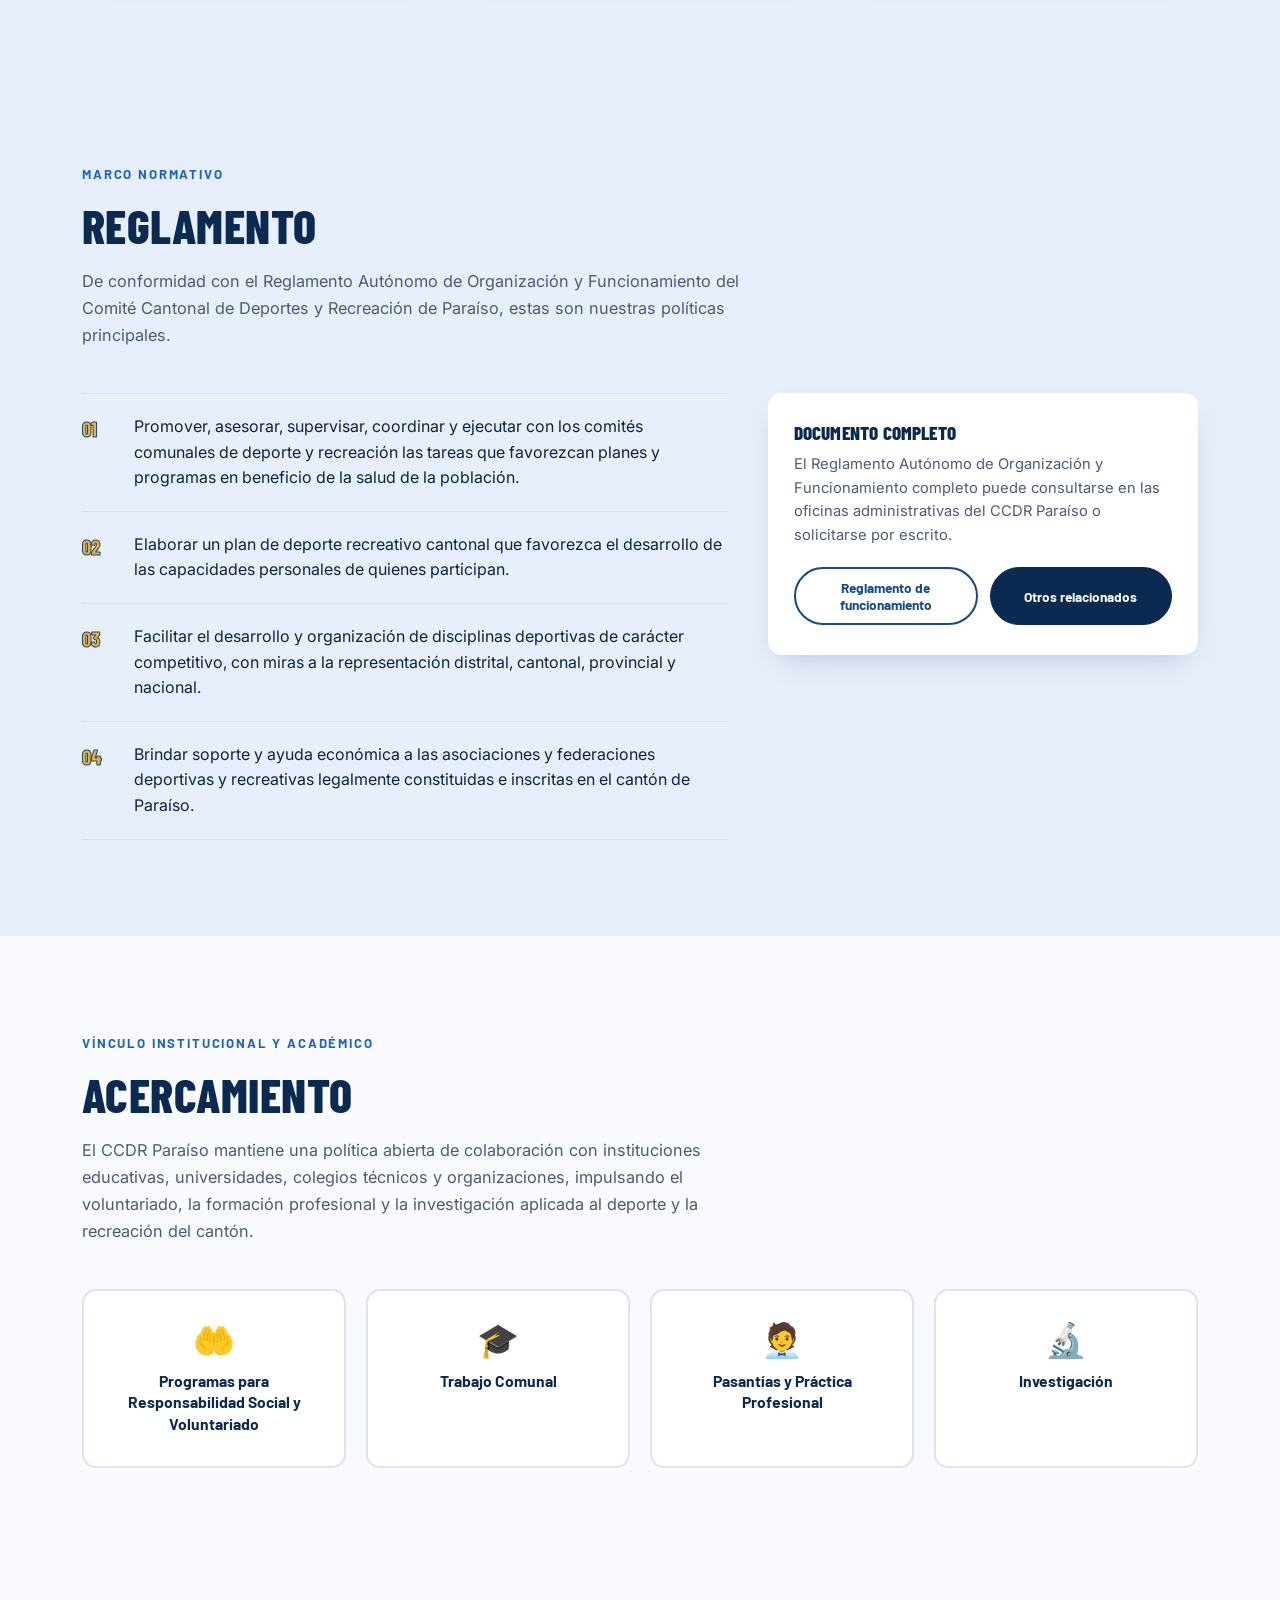
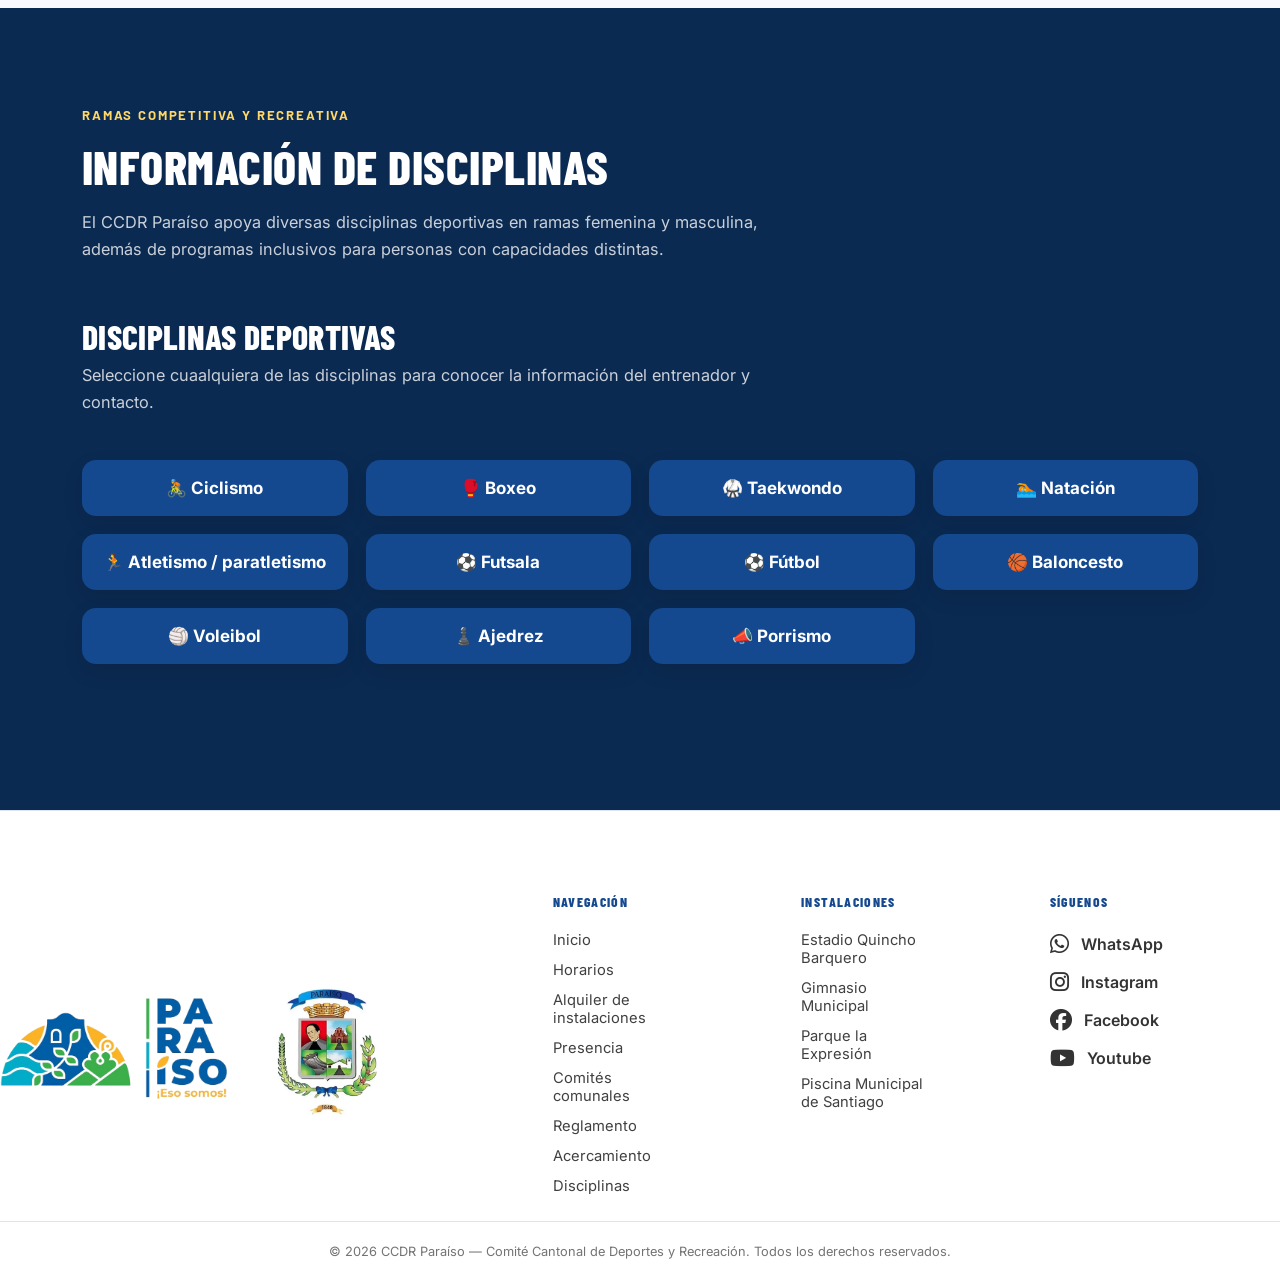
==== commit 780ae8fa: "Actualizacion" ====
--- a/index.html
+++ b/index.html
@@ -93,7 +93,7 @@
 </div>
 <div class="hero-stats">
 <div class="stat">
-<span class="stat-num">12+</span>
+<span class="stat-num">11+</span>
 <span class="stat-label">Disciplinas deportivas</span>
 </div>
 <div class="stat">
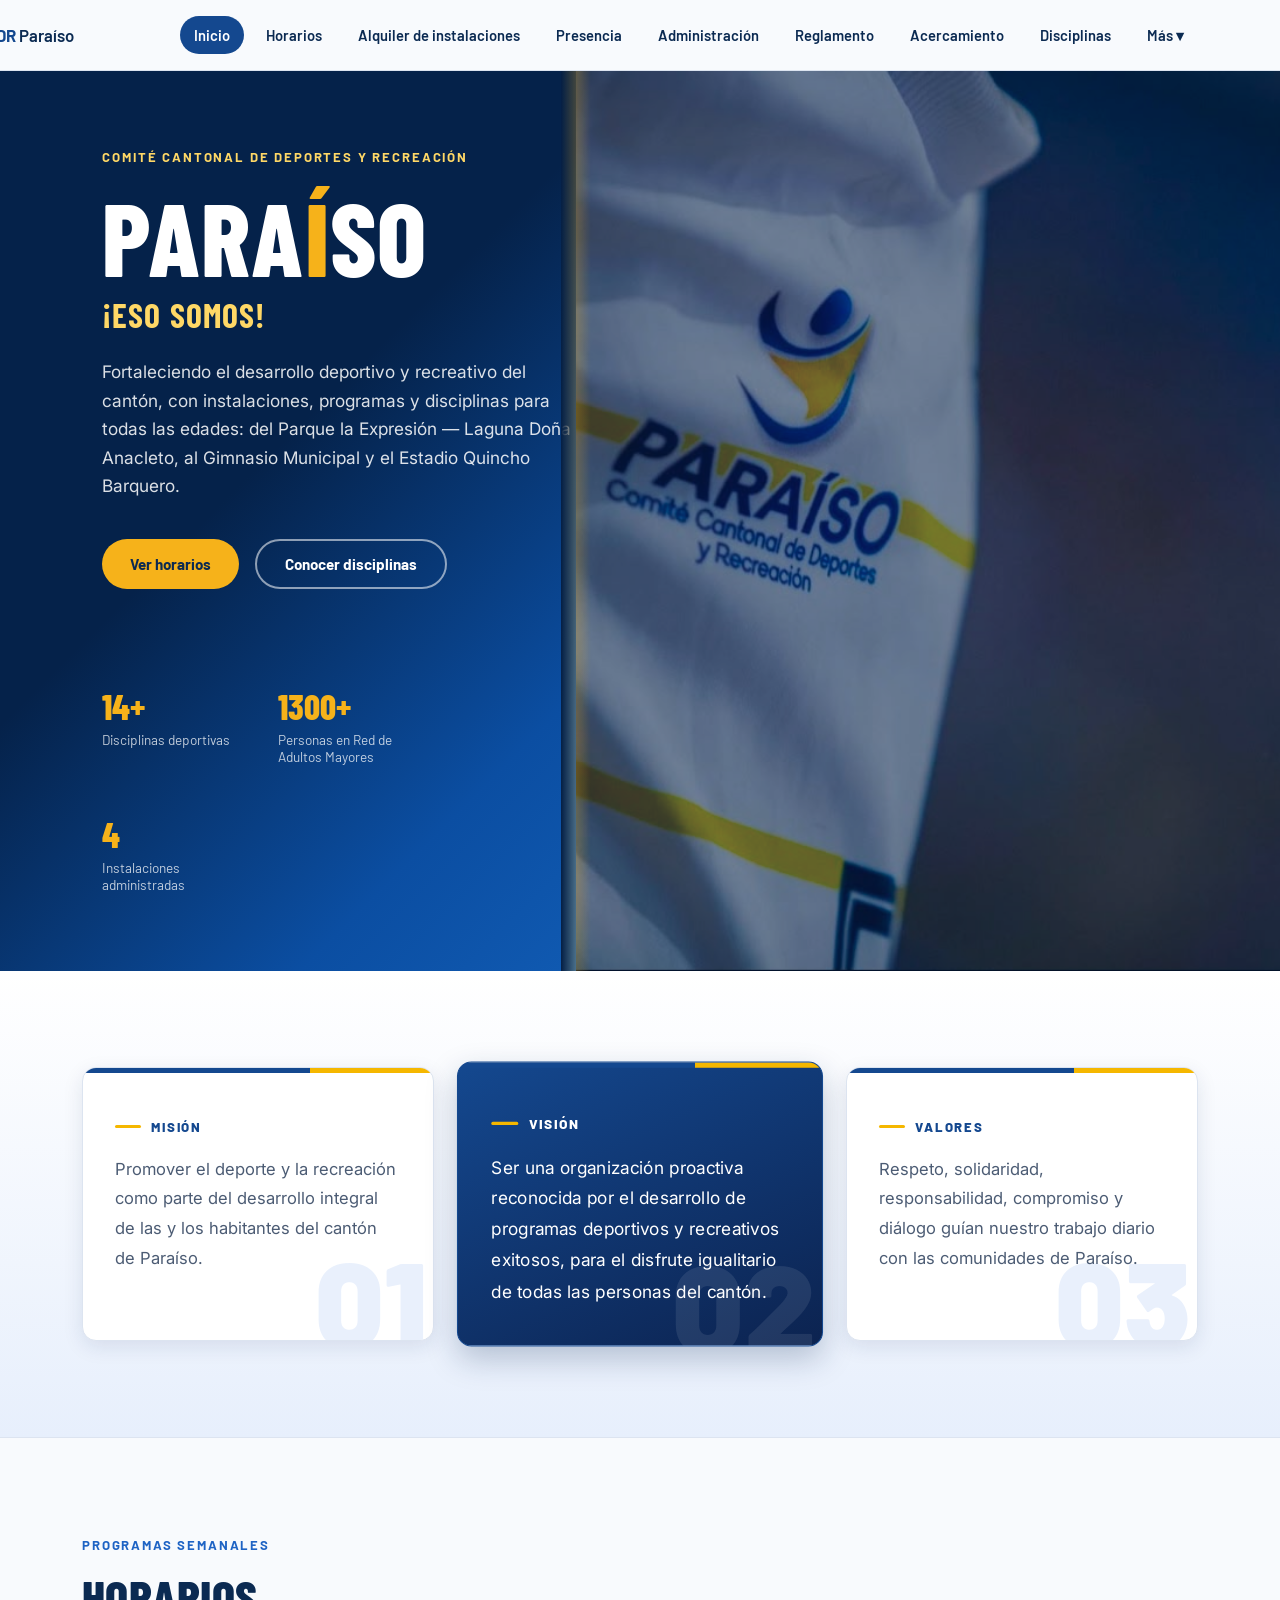
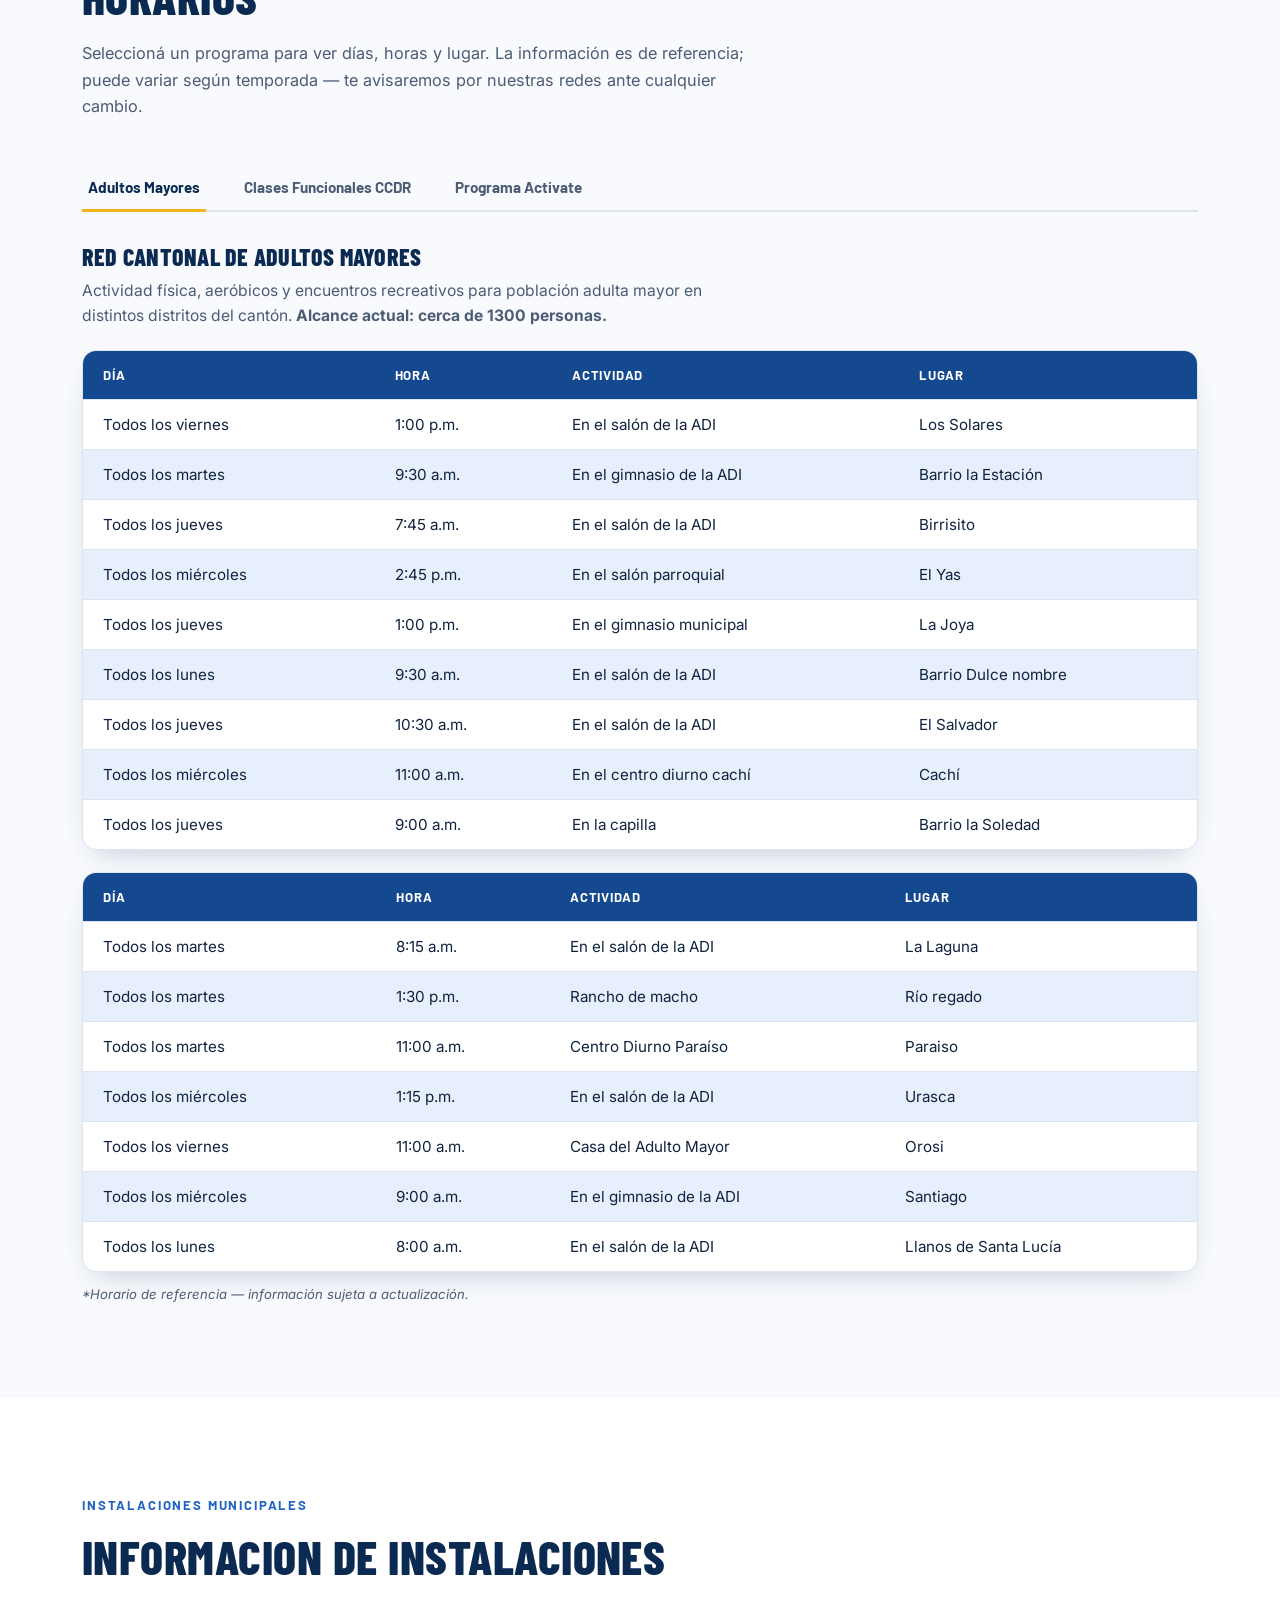
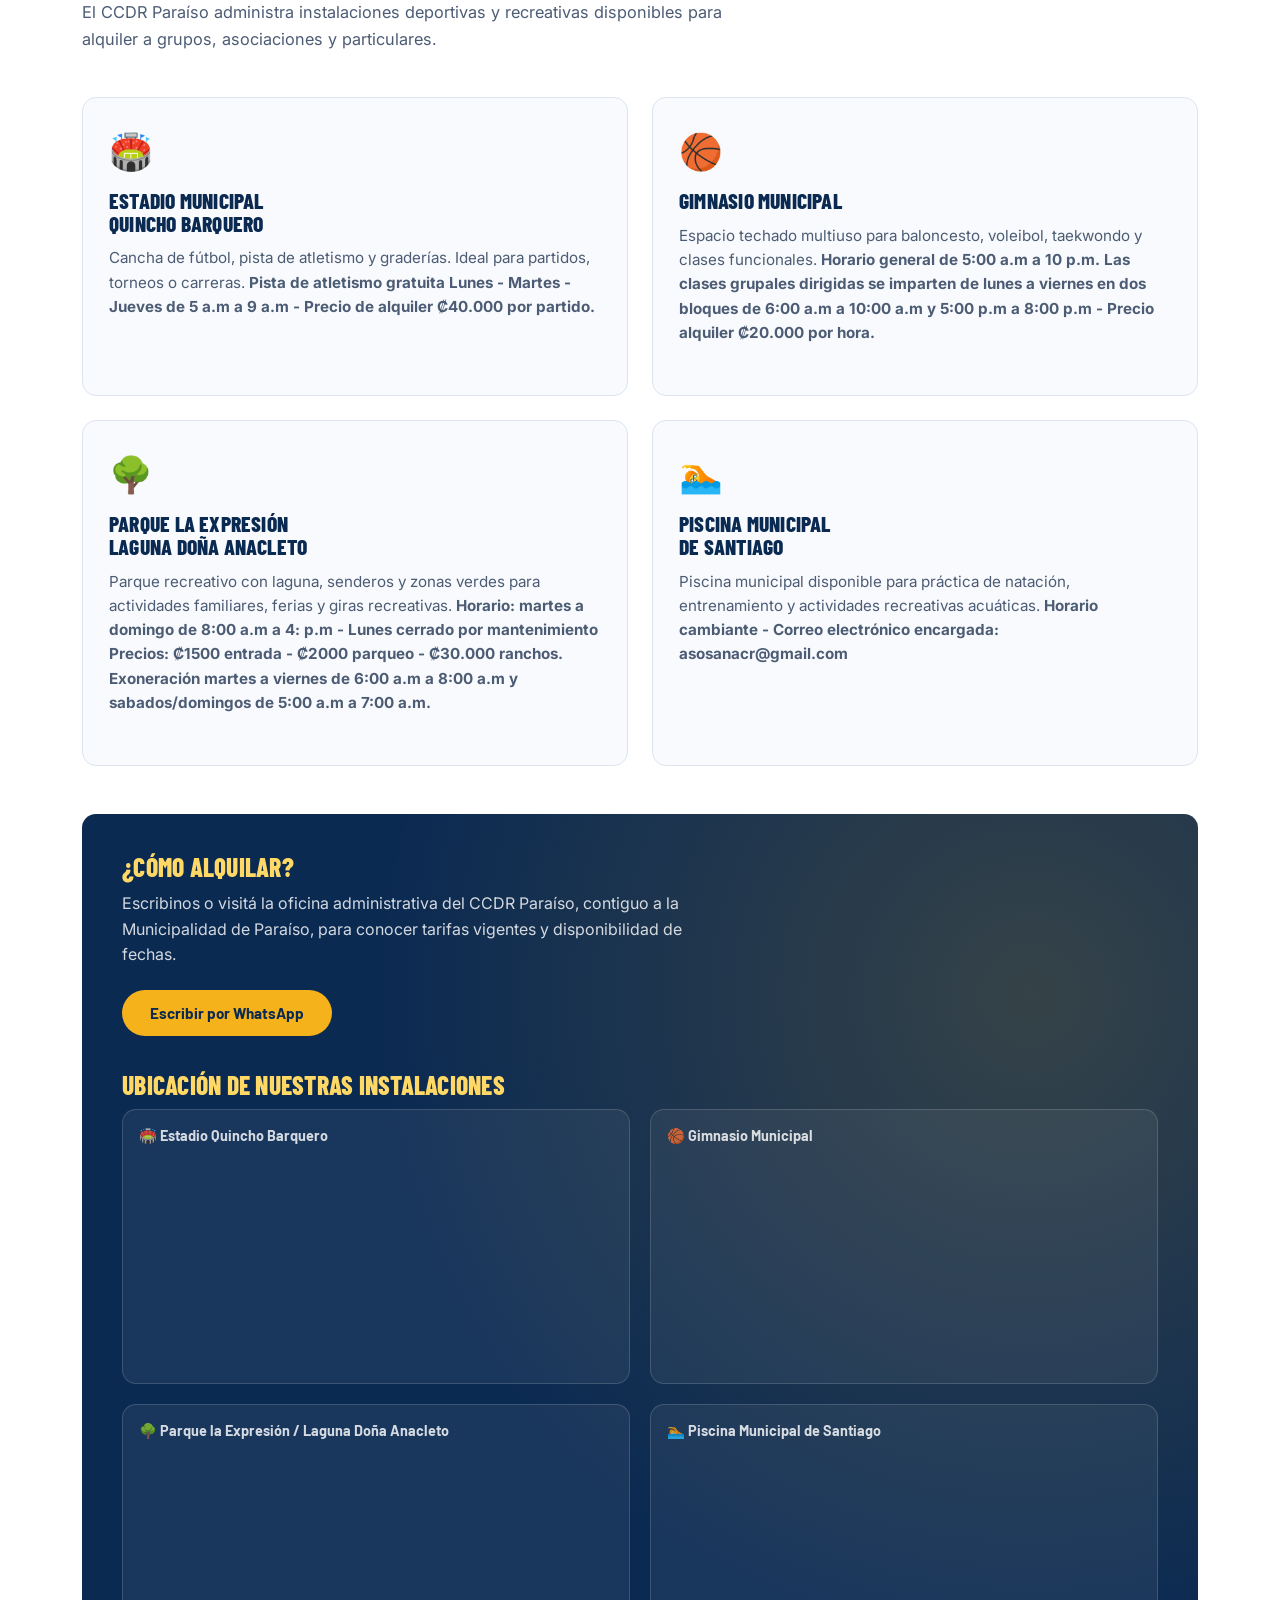
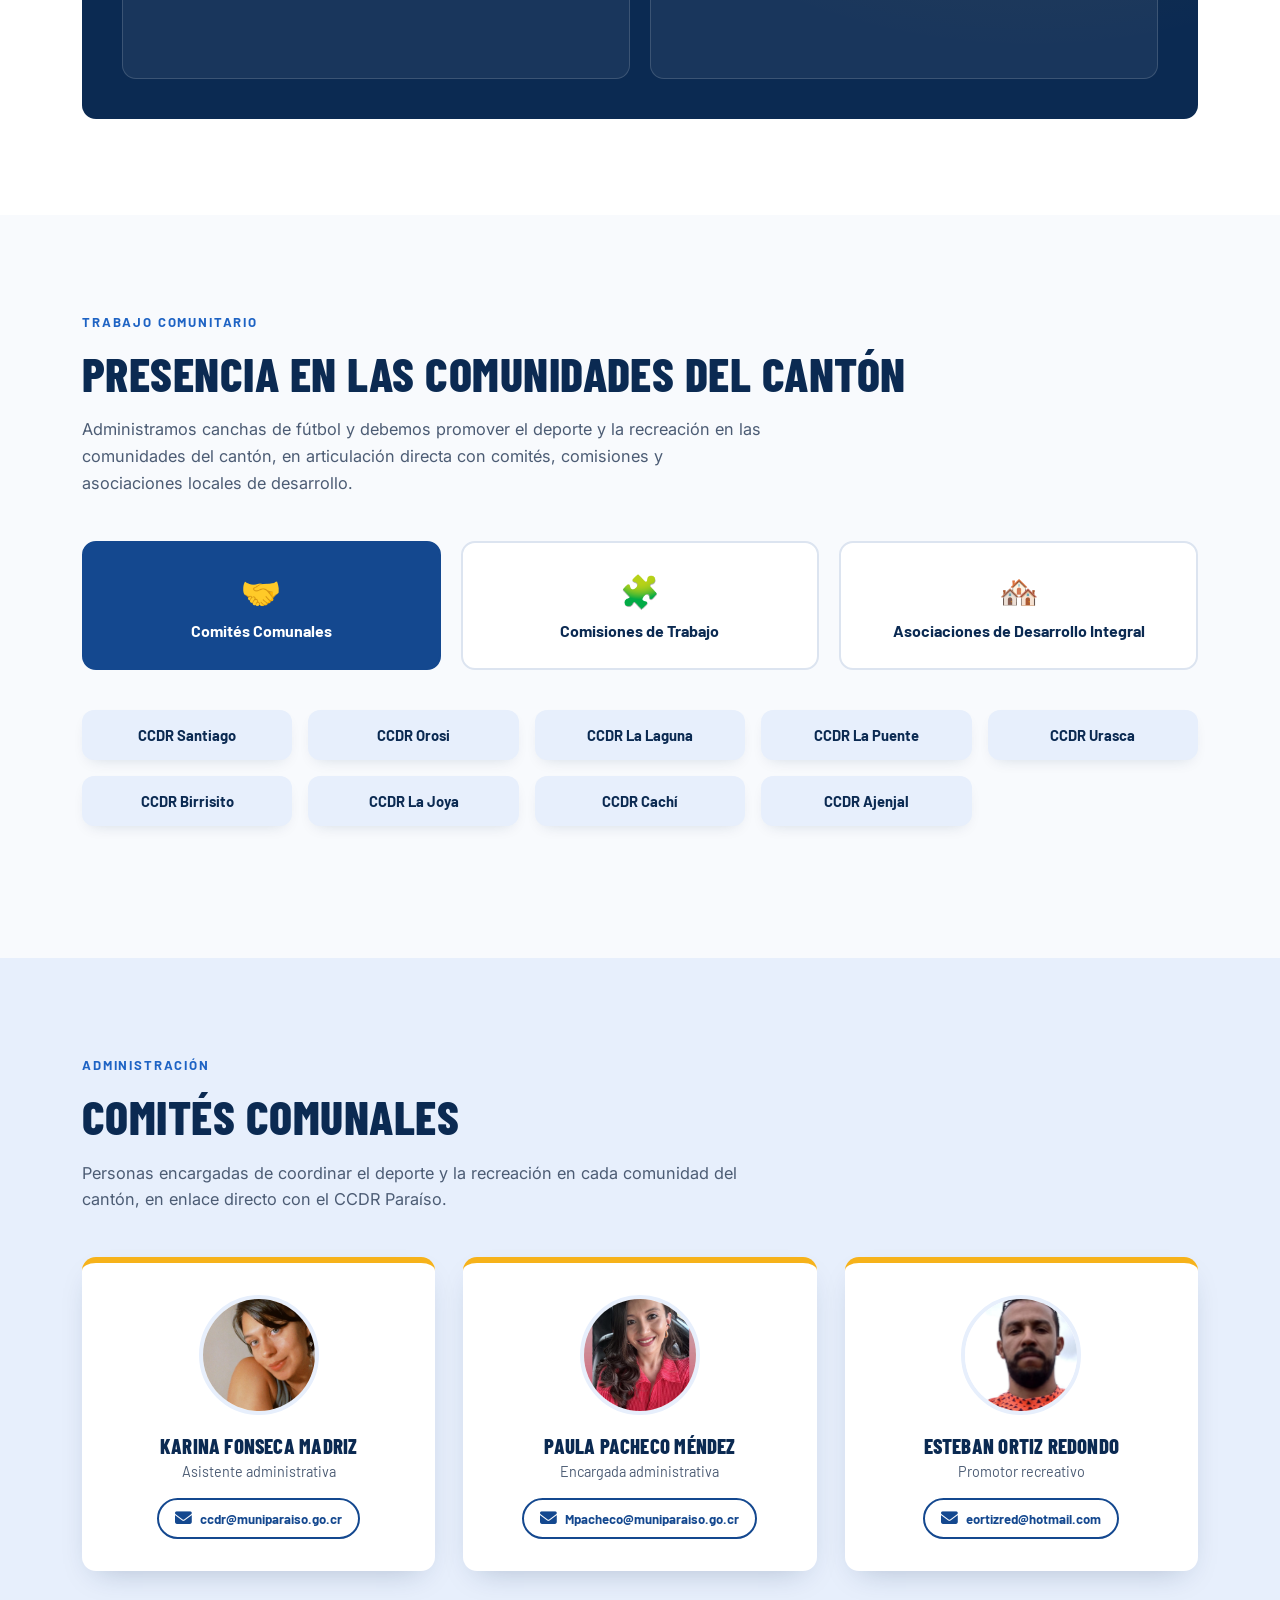
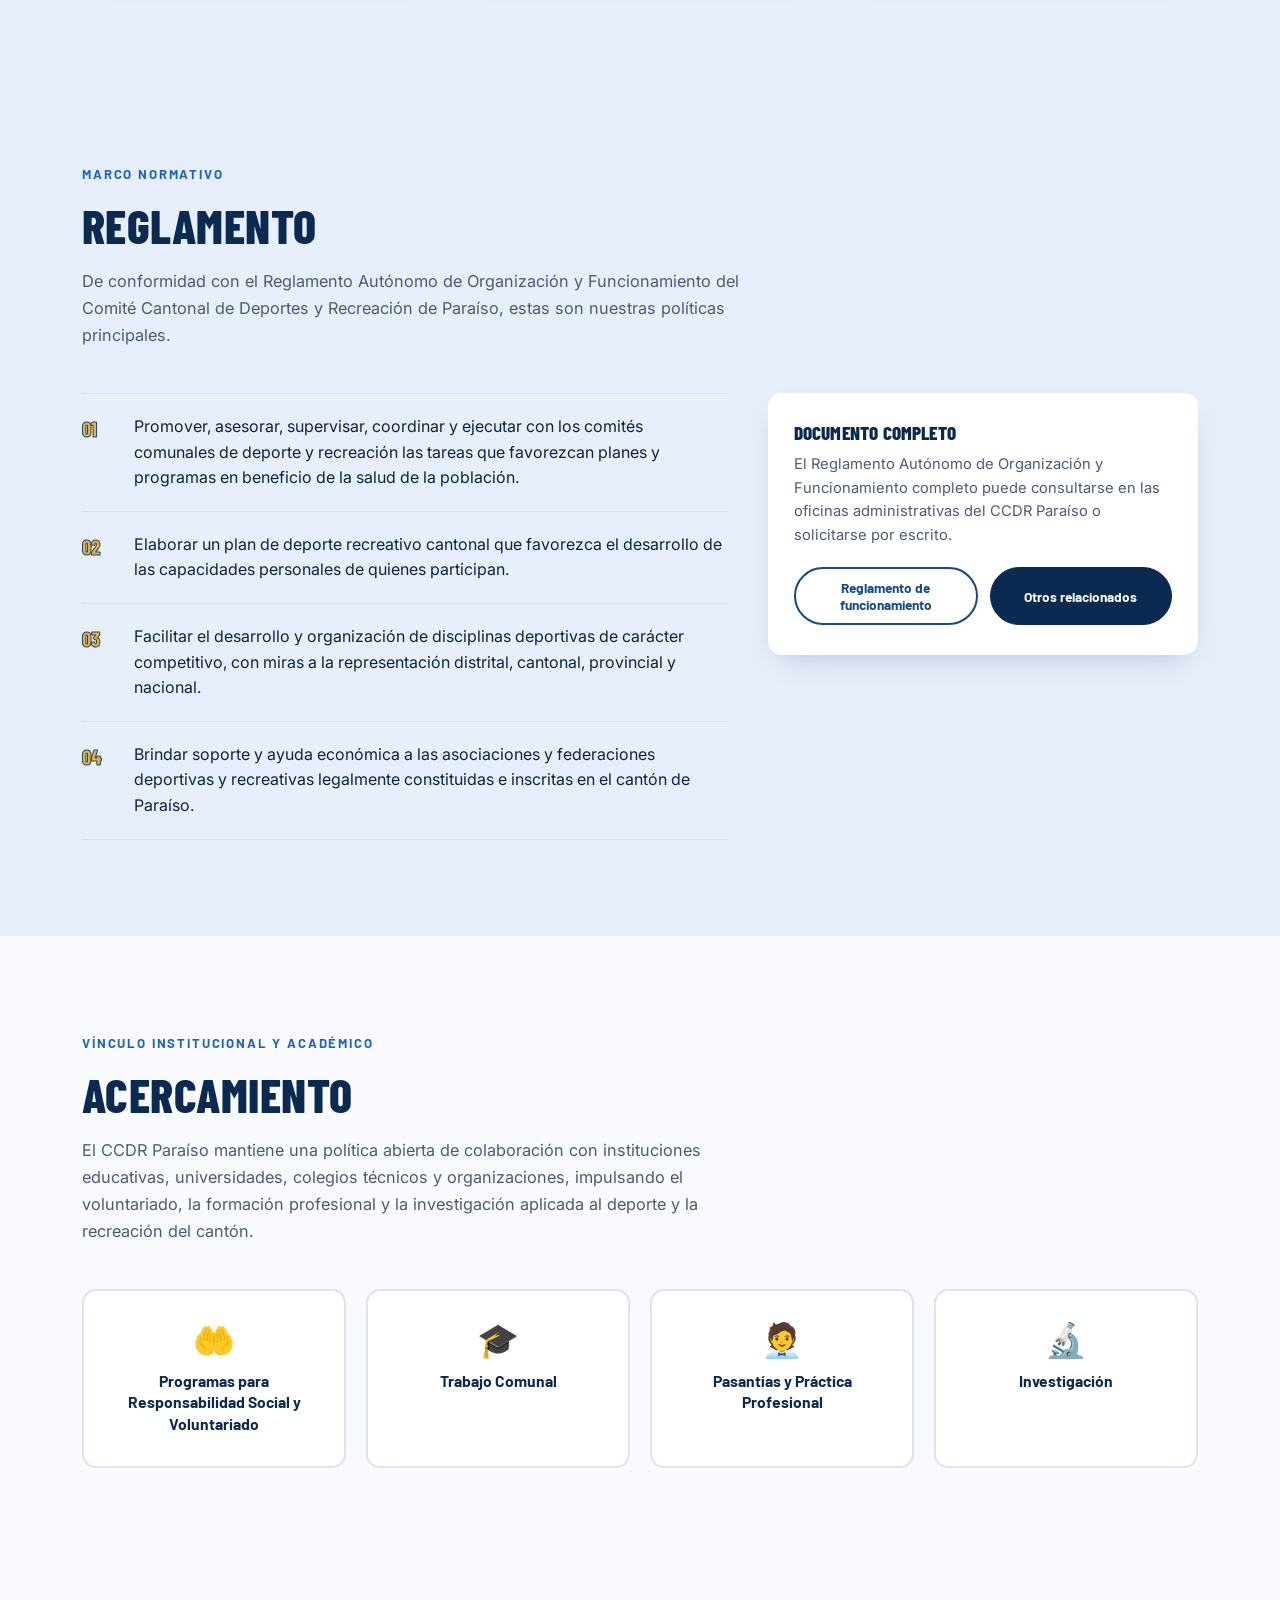
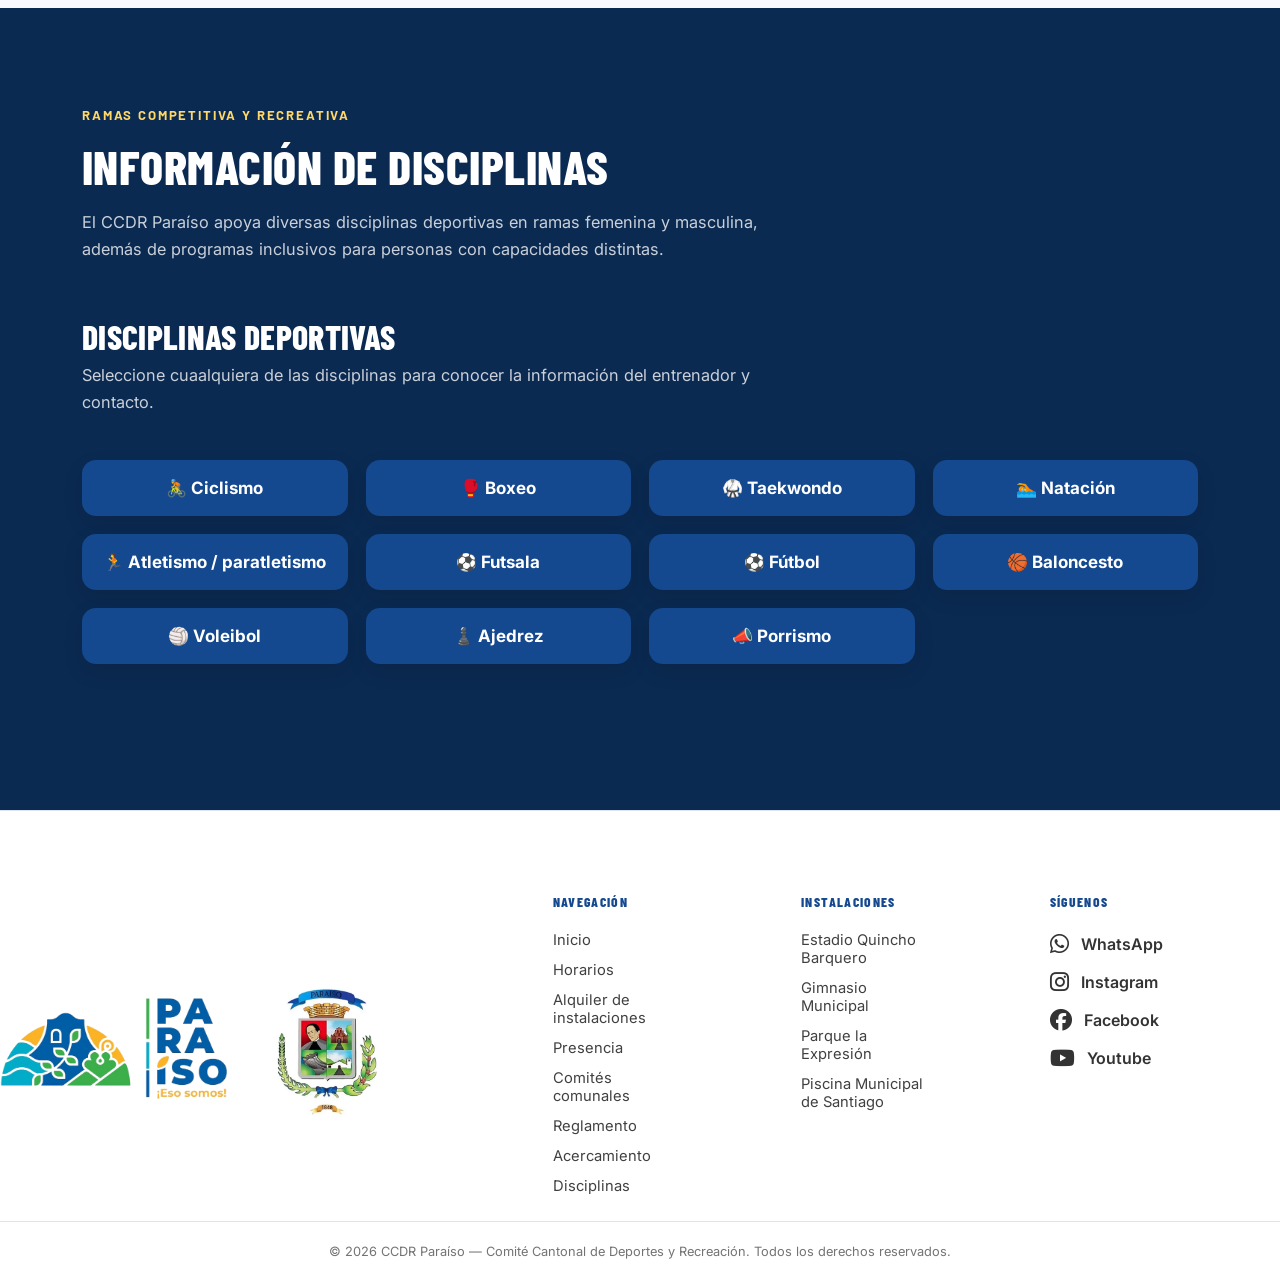
==== commit ec745338: "Actualizacion" ====
--- a/index.html
+++ b/index.html
@@ -93,7 +93,7 @@
 </div>
 <div class="hero-stats">
 <div class="stat">
-<span class="stat-num">11+</span>
+<span class="stat-num">14+</span>
 <span class="stat-label">Disciplinas deportivas</span>
 </div>
 <div class="stat">
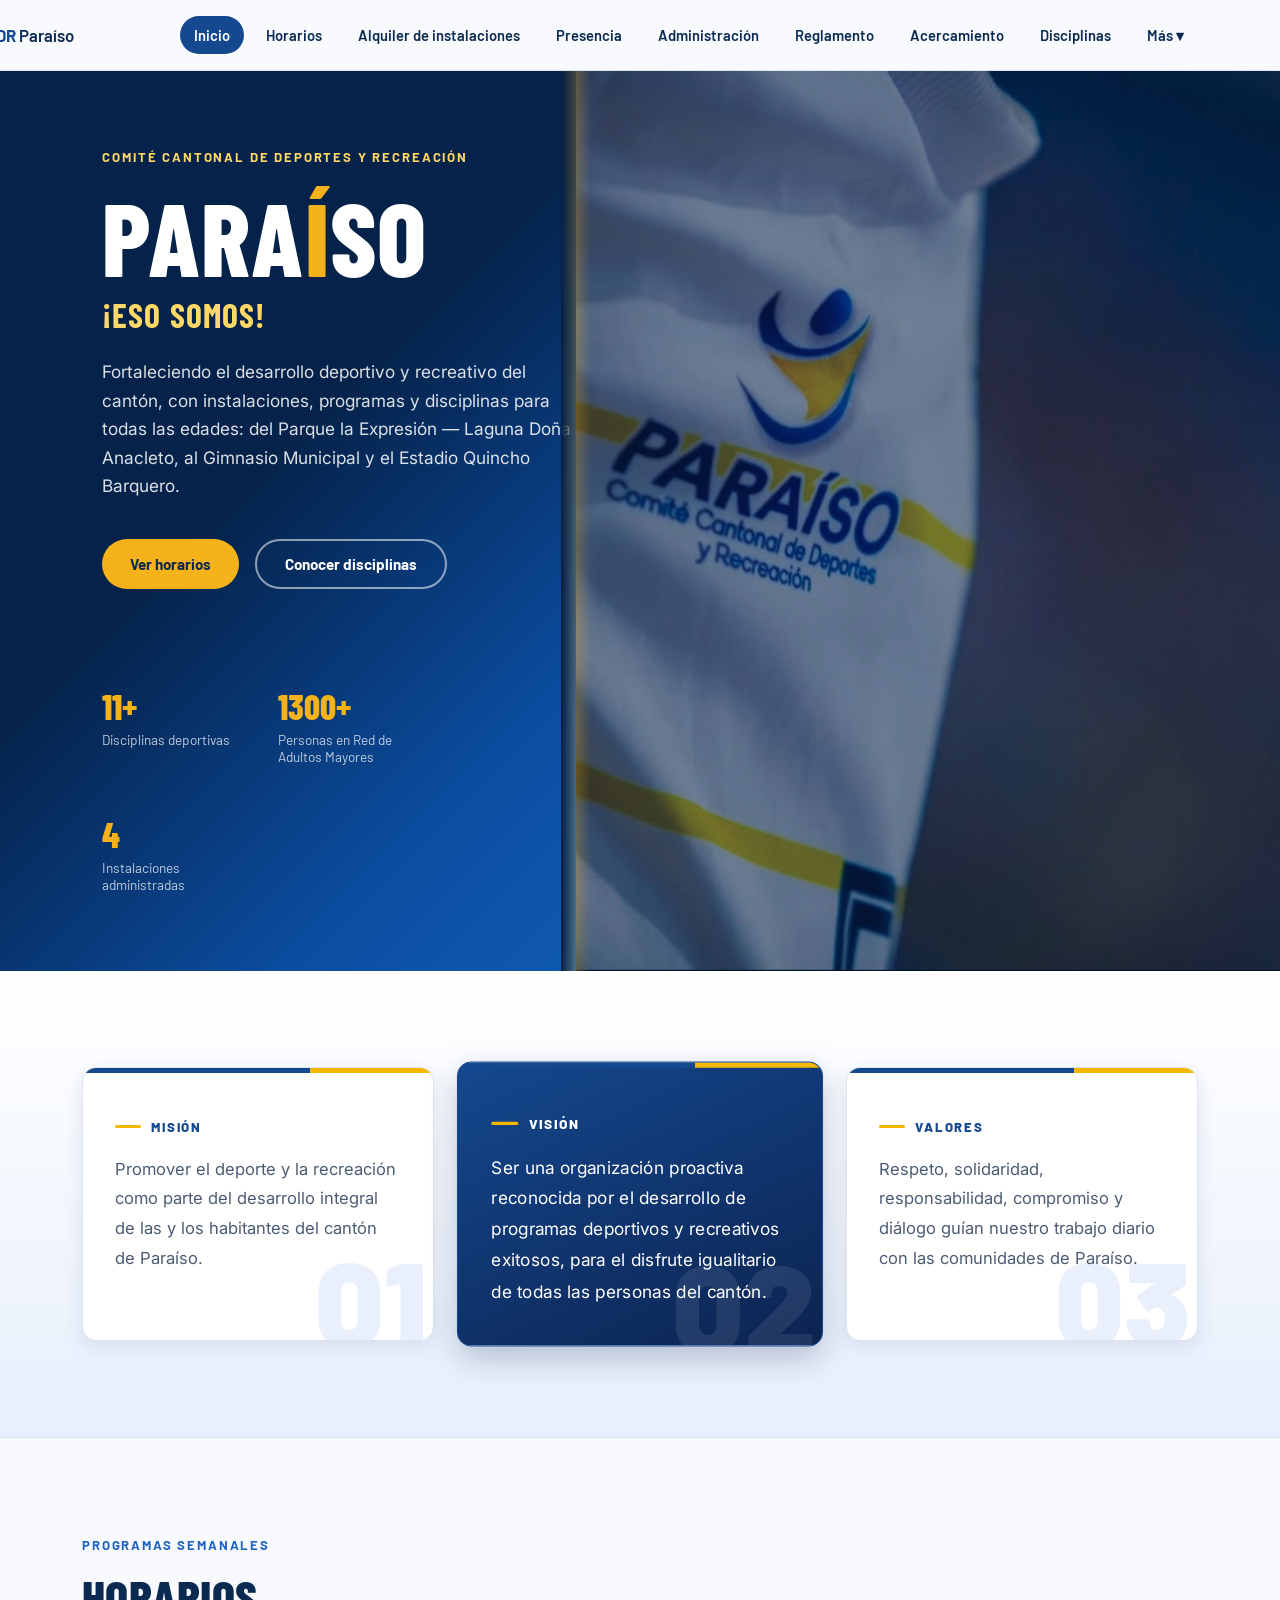
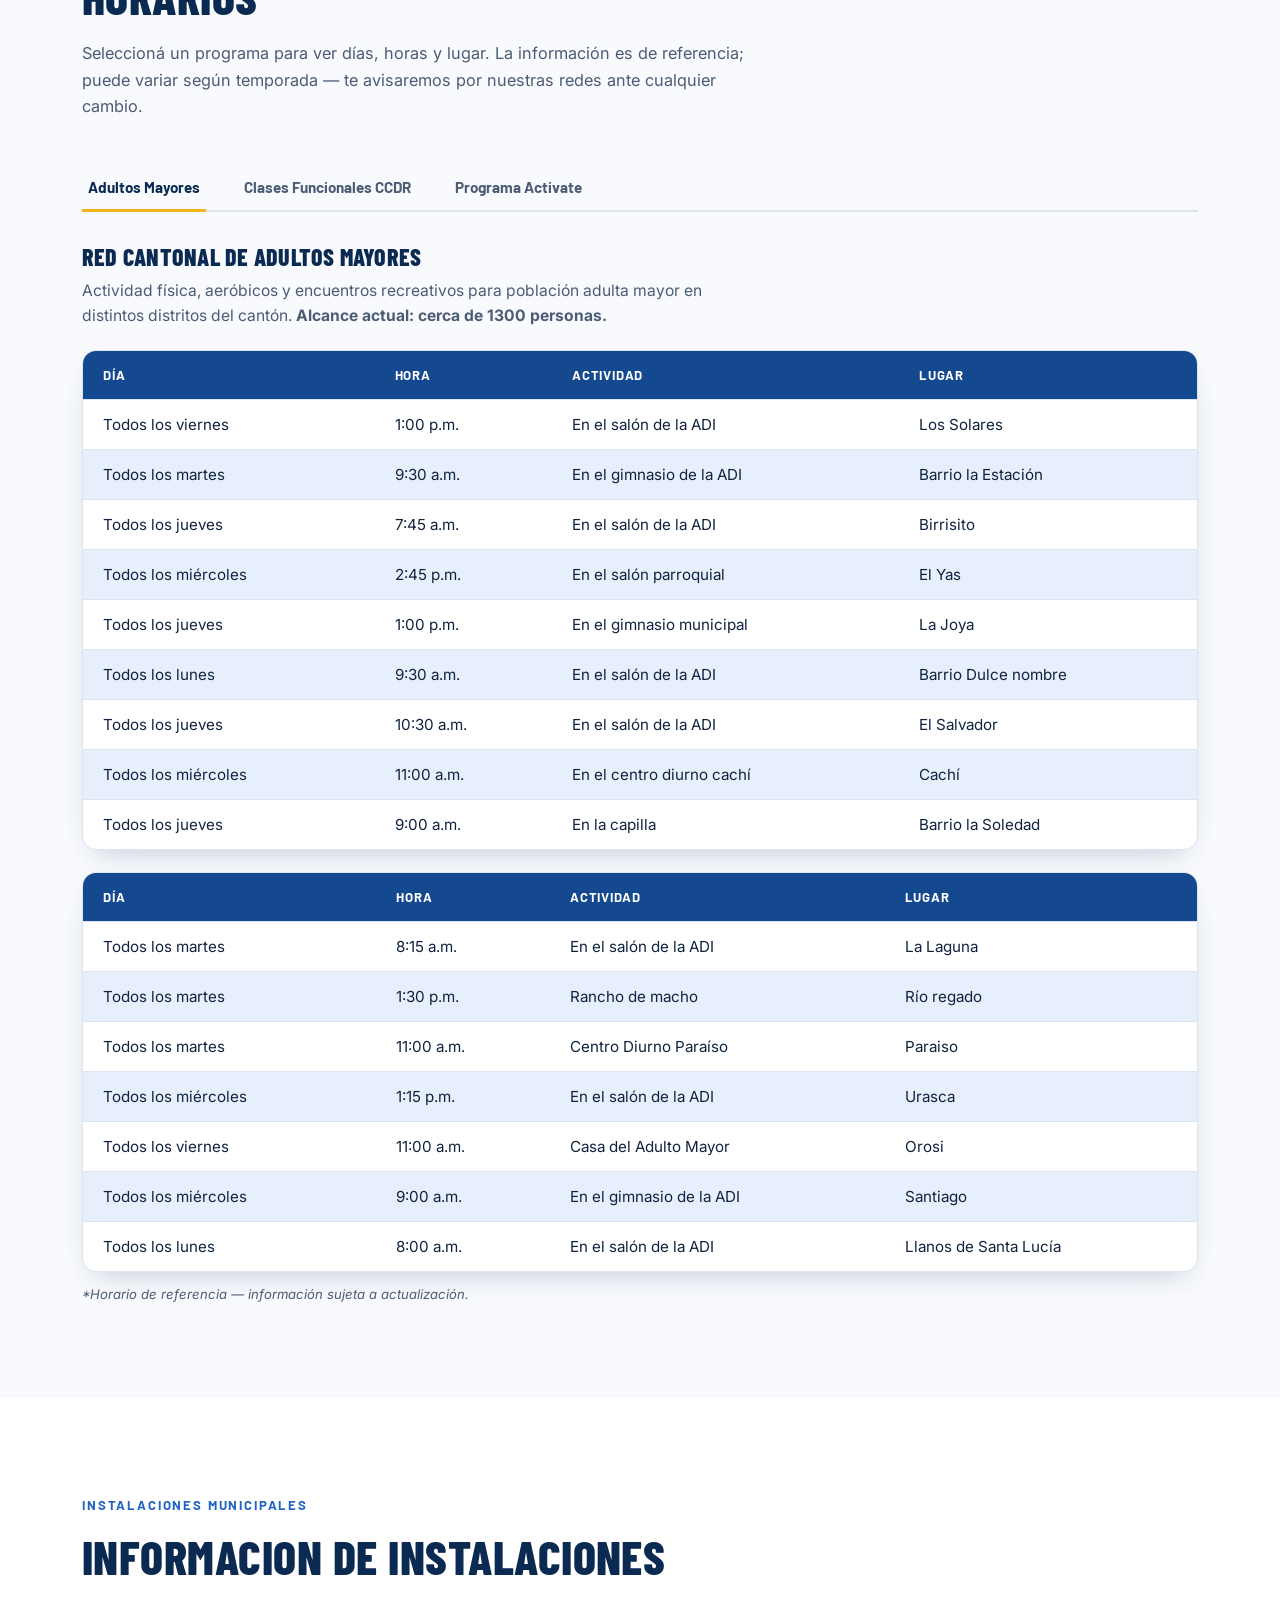
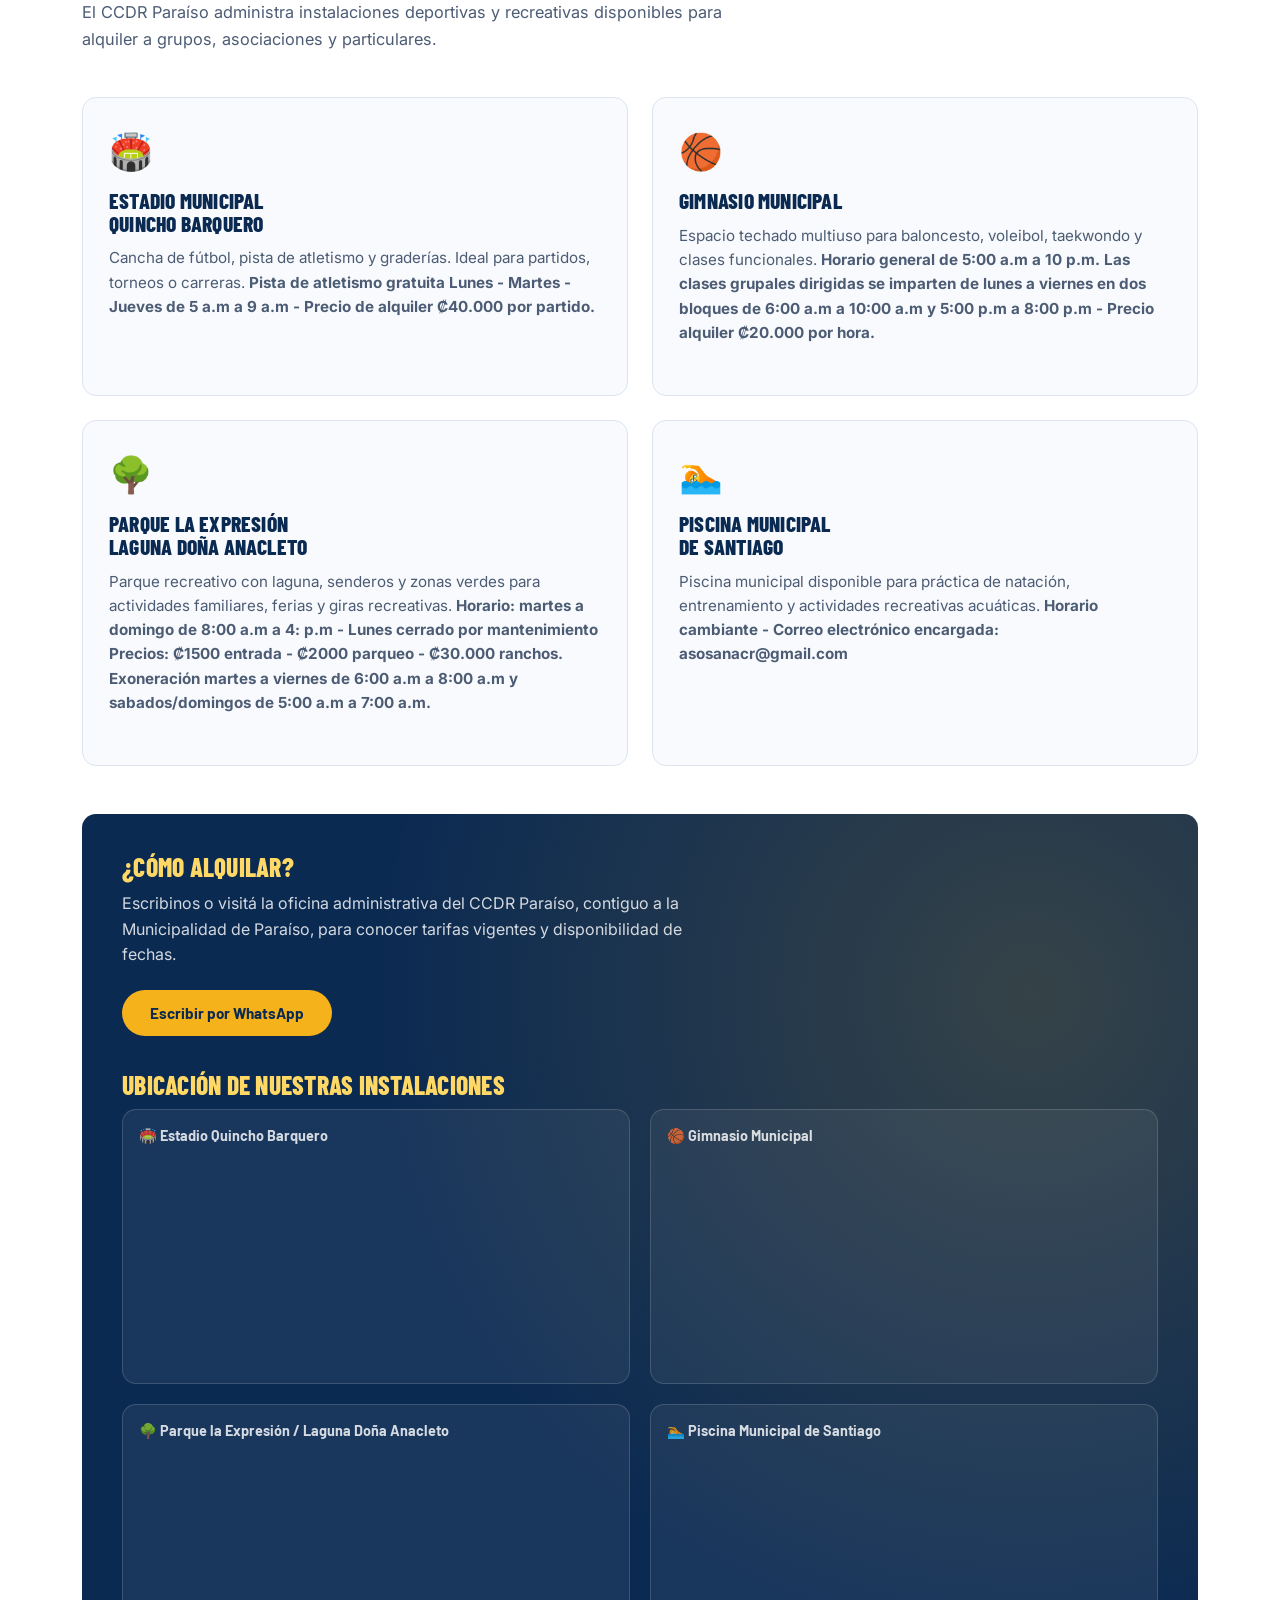
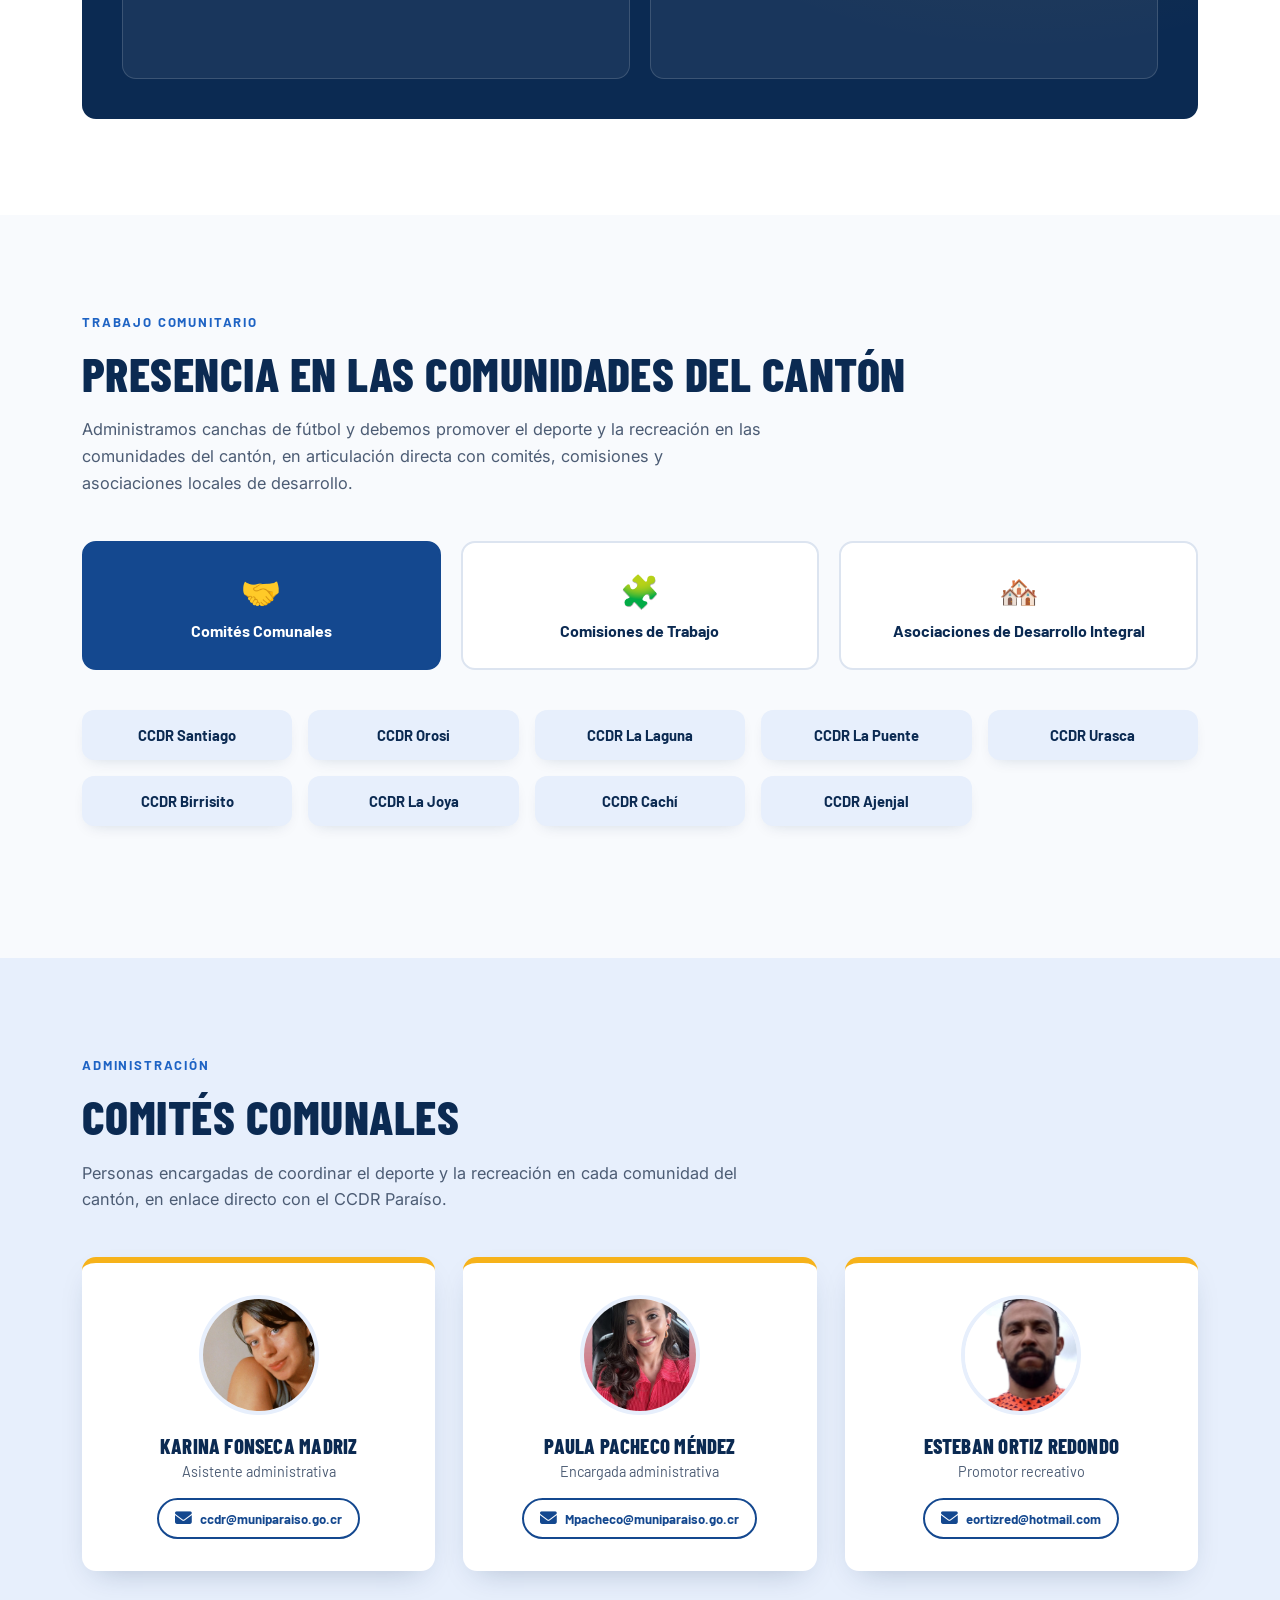
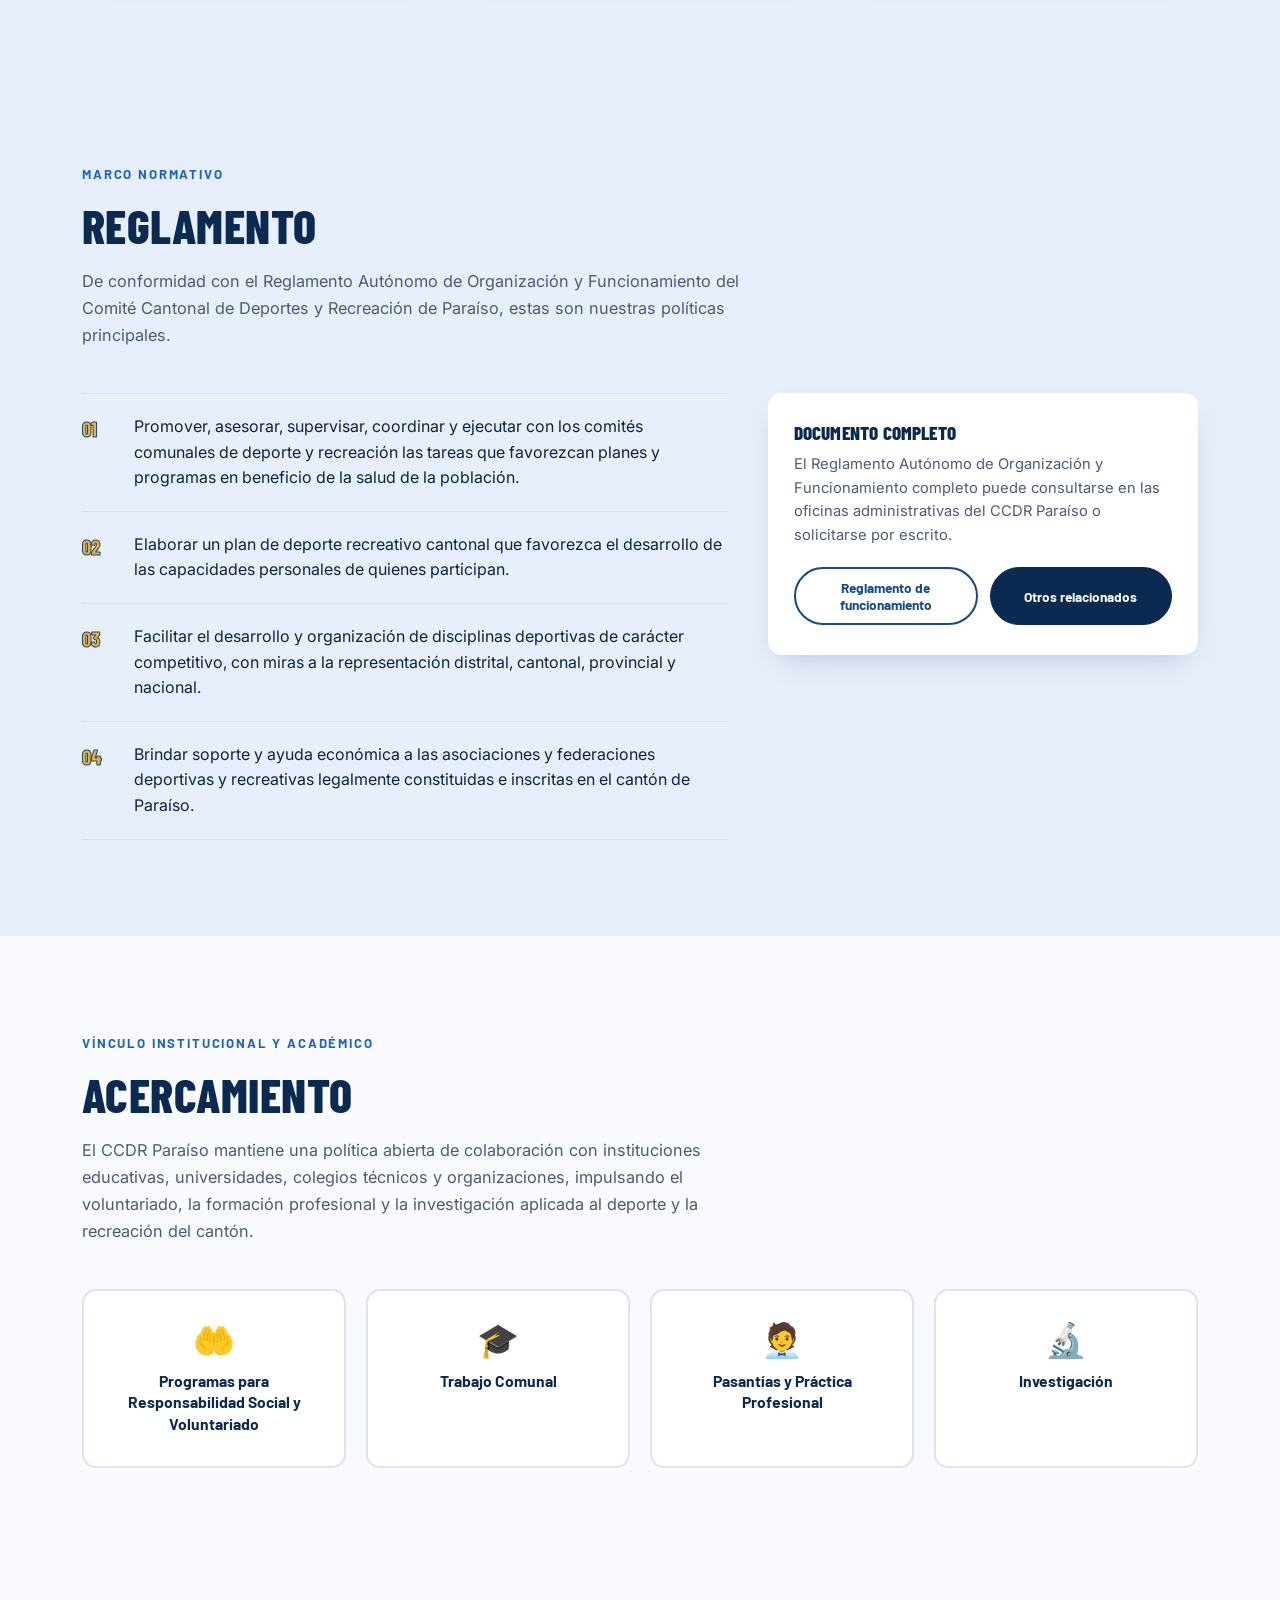
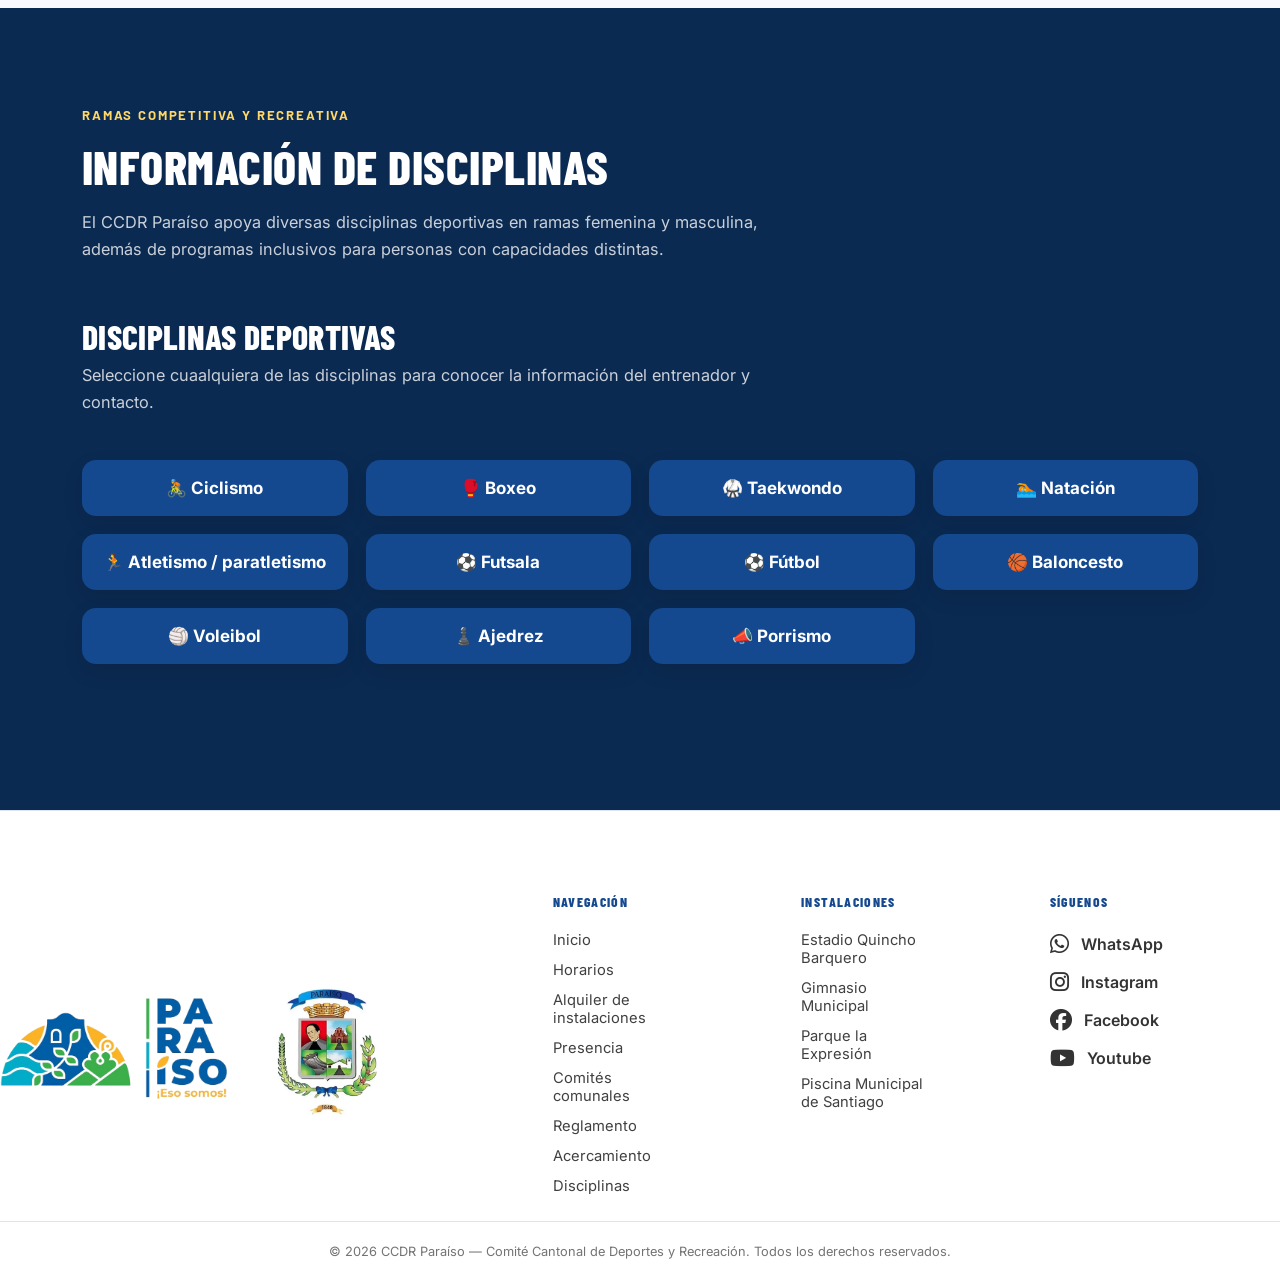
==== commit b9593b11: "Actualizacion" ====
--- a/index.html
+++ b/index.html
@@ -93,7 +93,7 @@
 </div>
 <div class="hero-stats">
 <div class="stat">
-<span class="stat-num">14+</span>
+<span class="stat-num">11+</span>
 <span class="stat-label">Disciplinas deportivas</span>
 </div>
 <div class="stat">
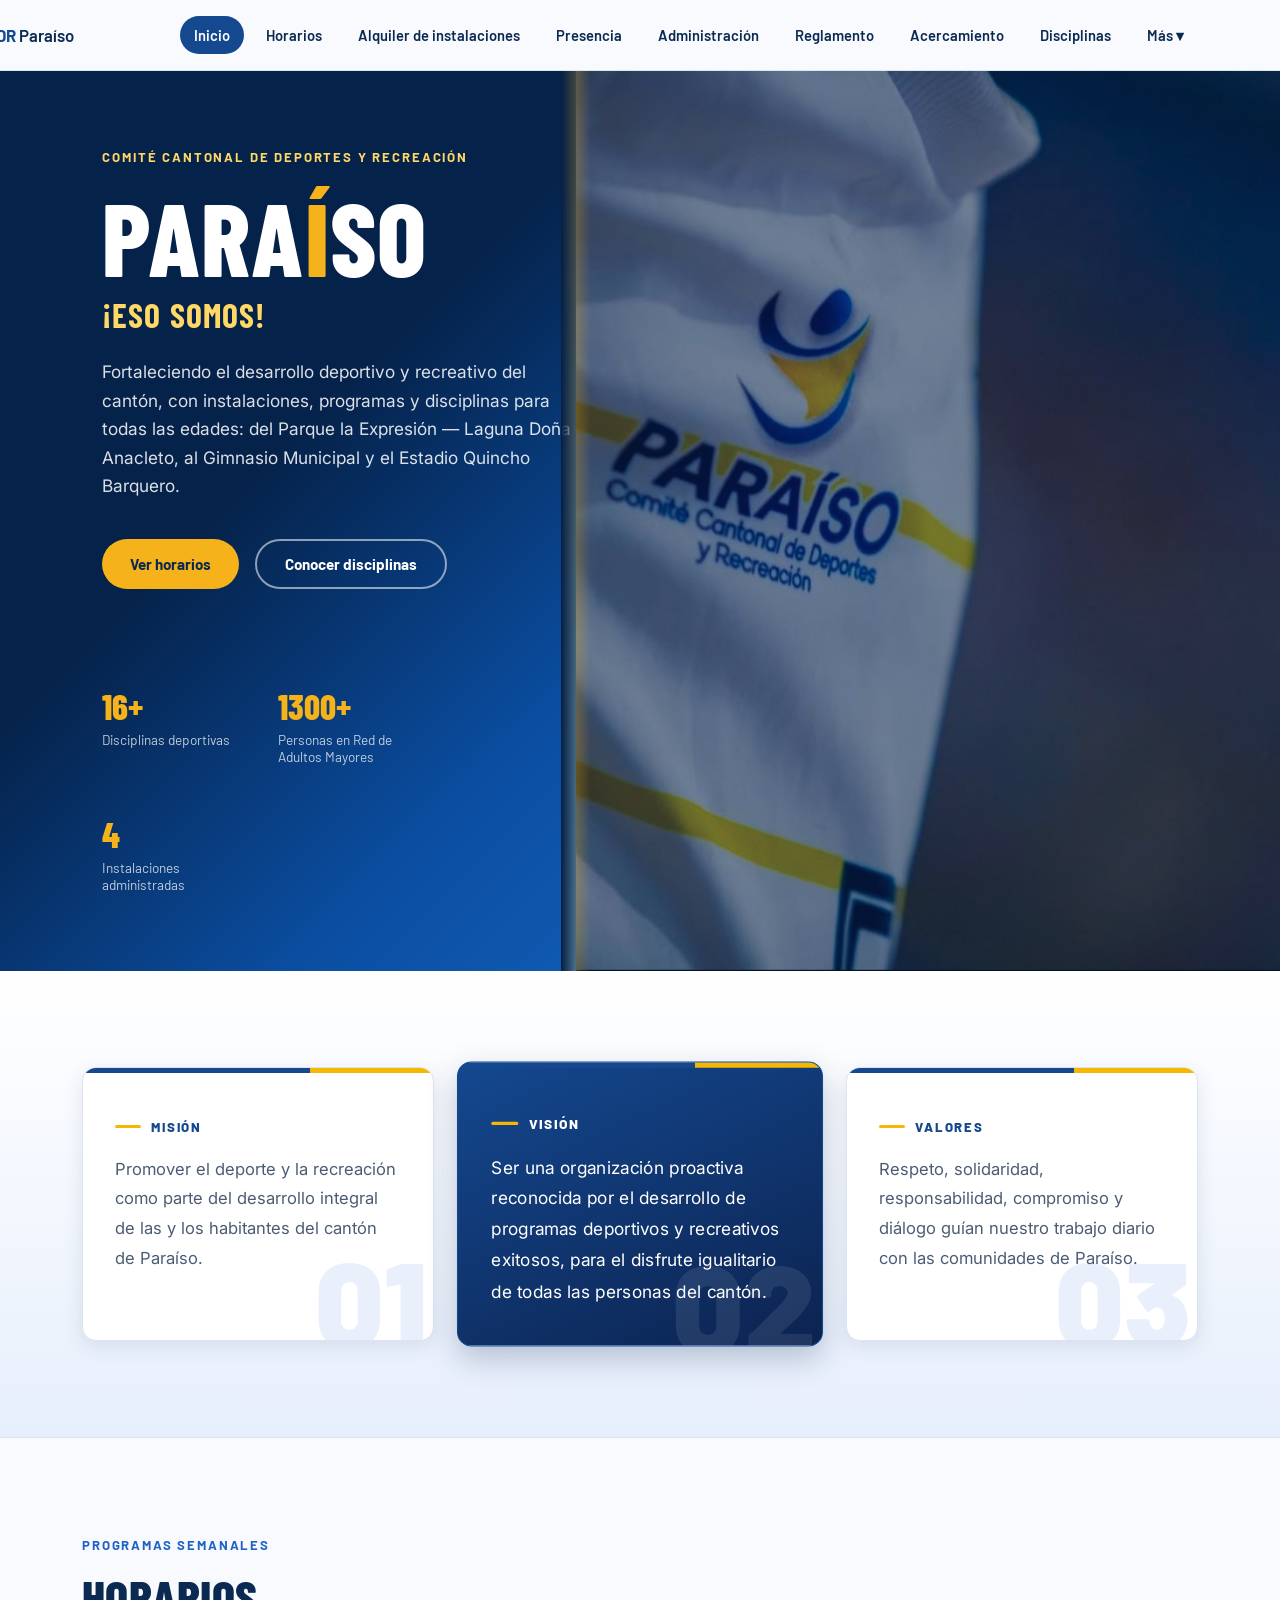
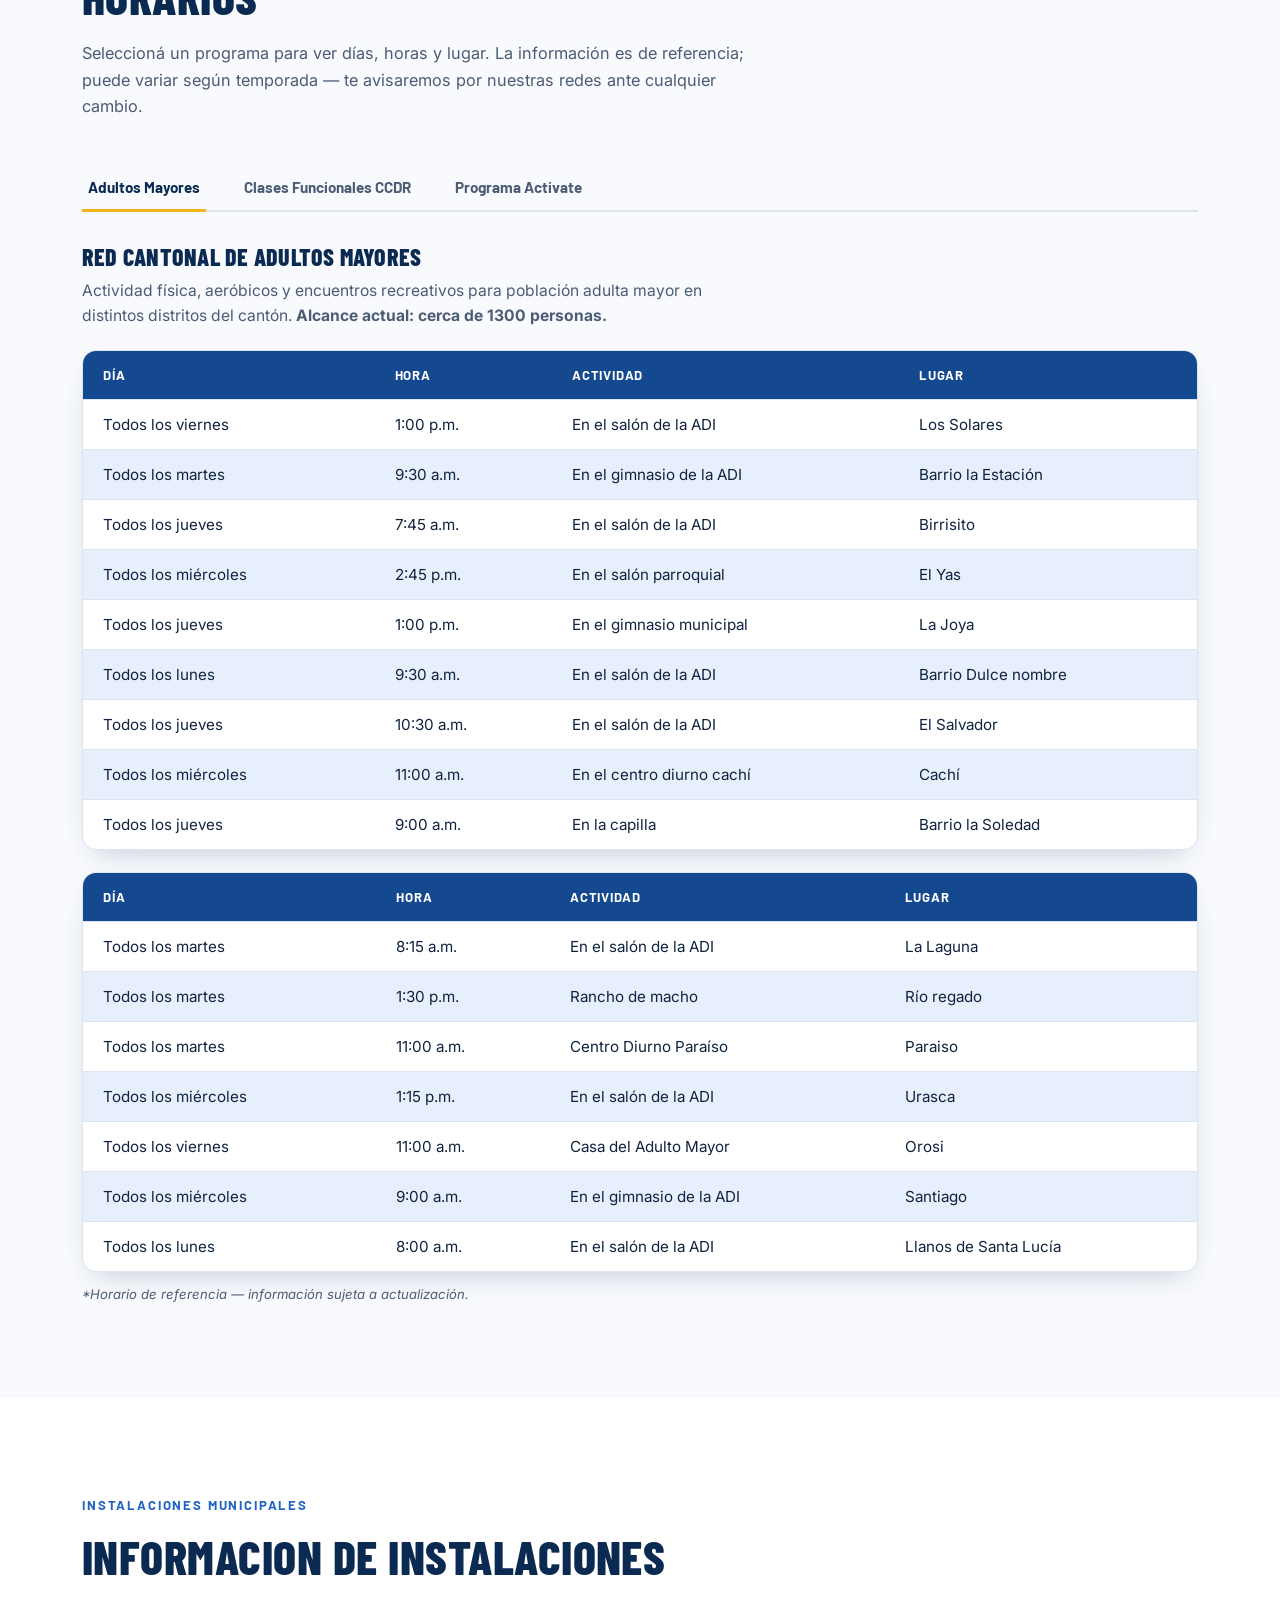
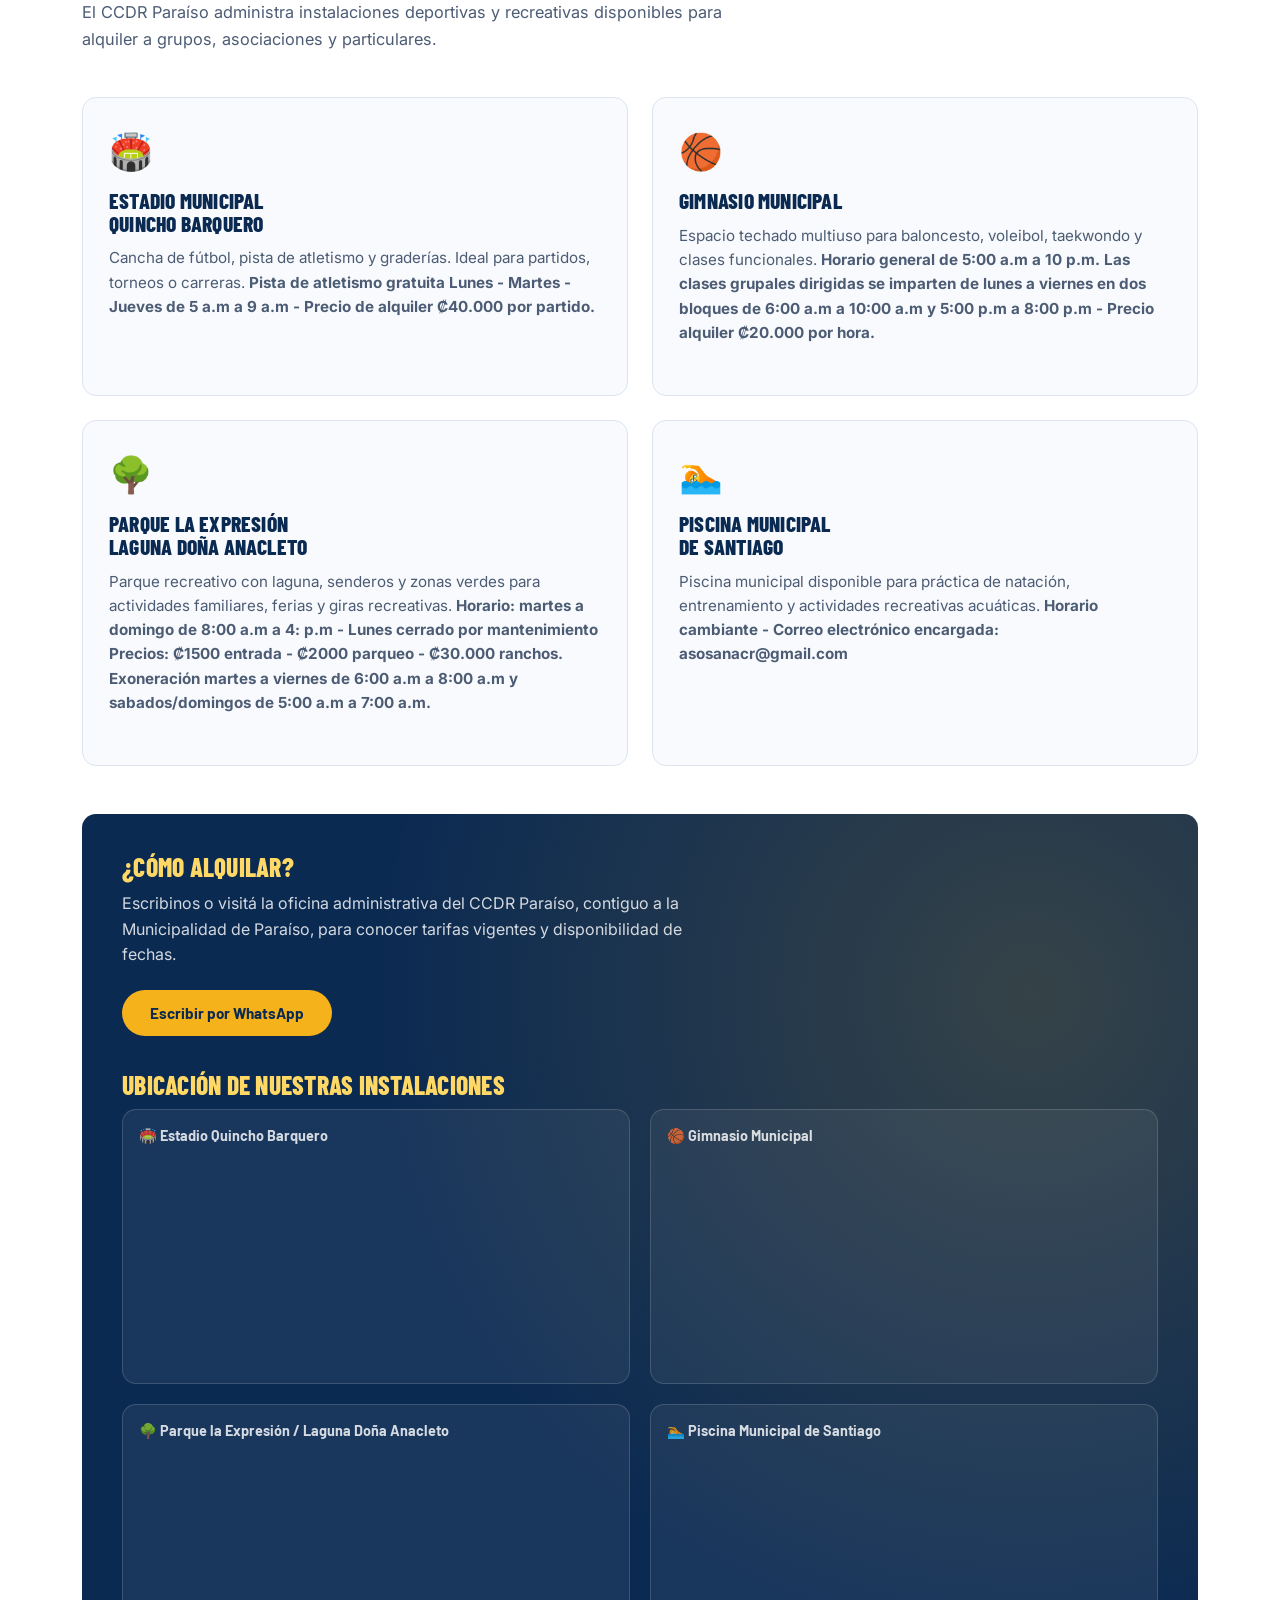
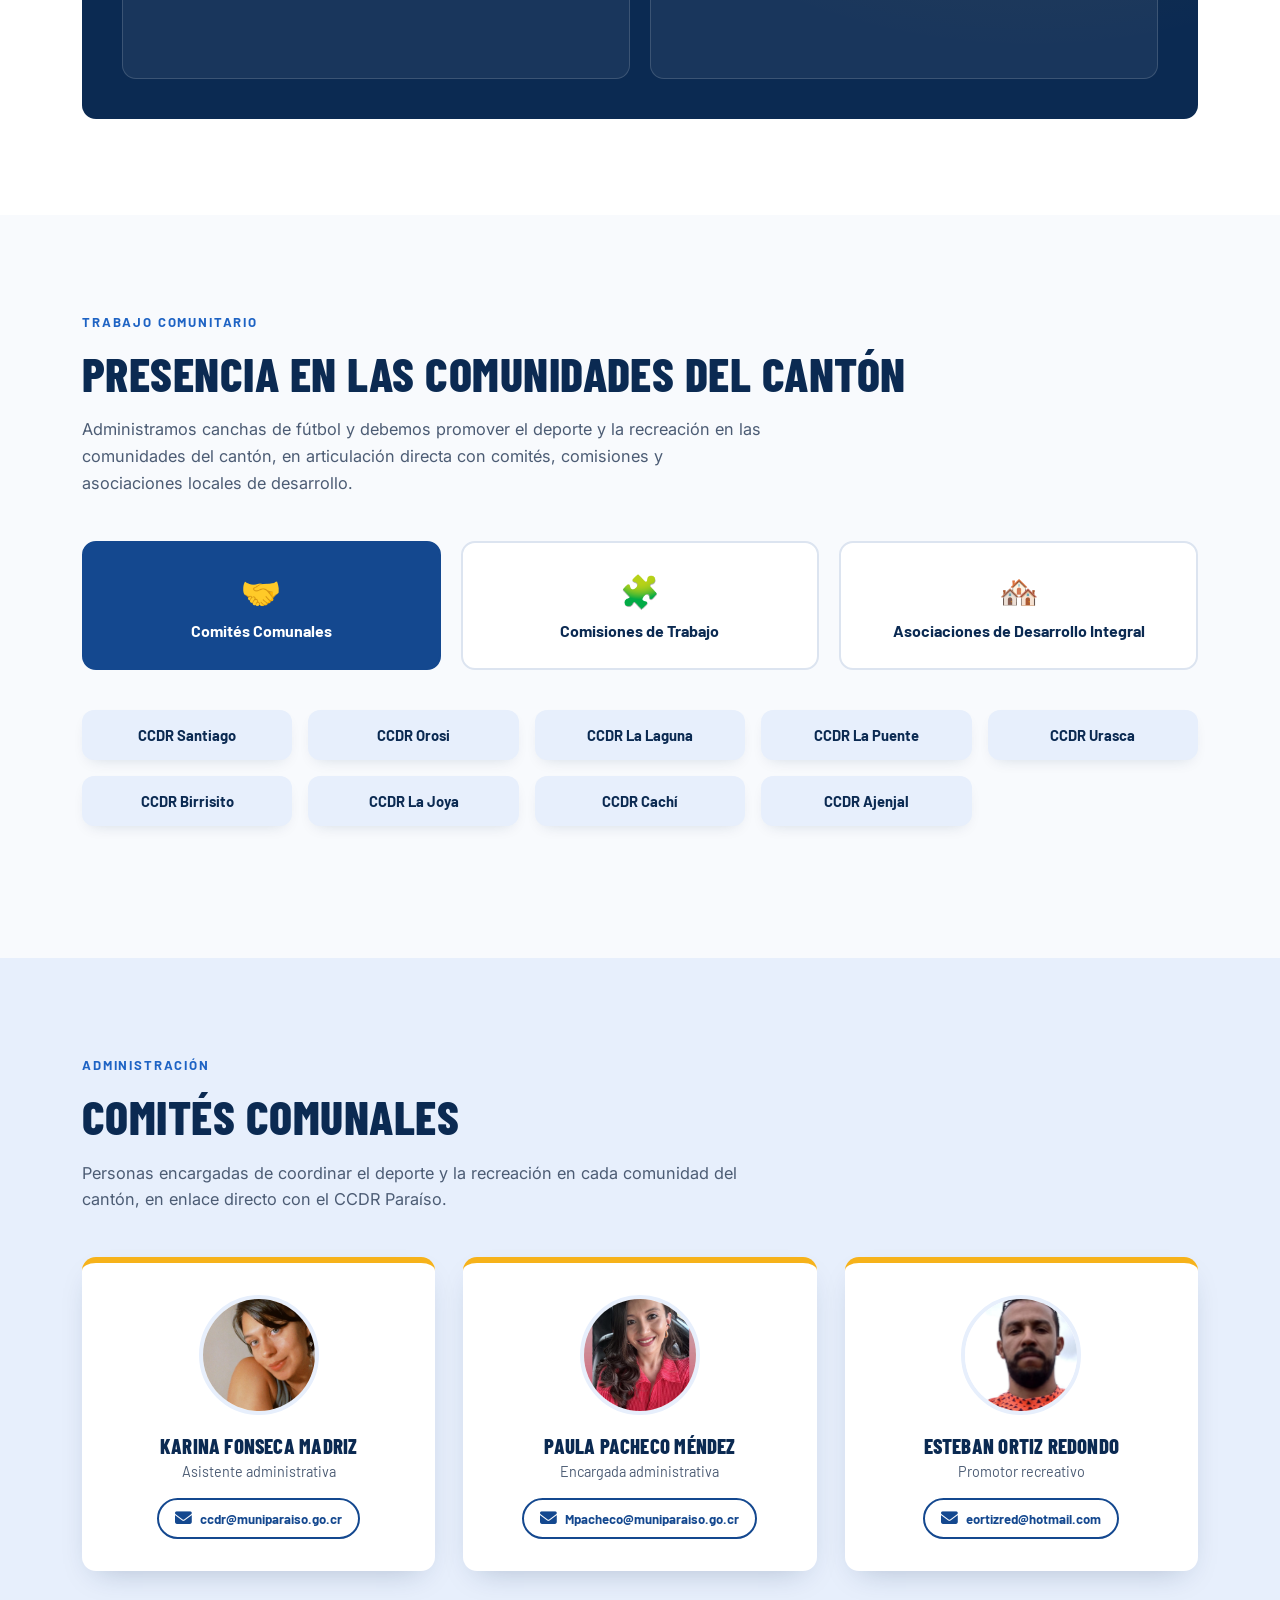
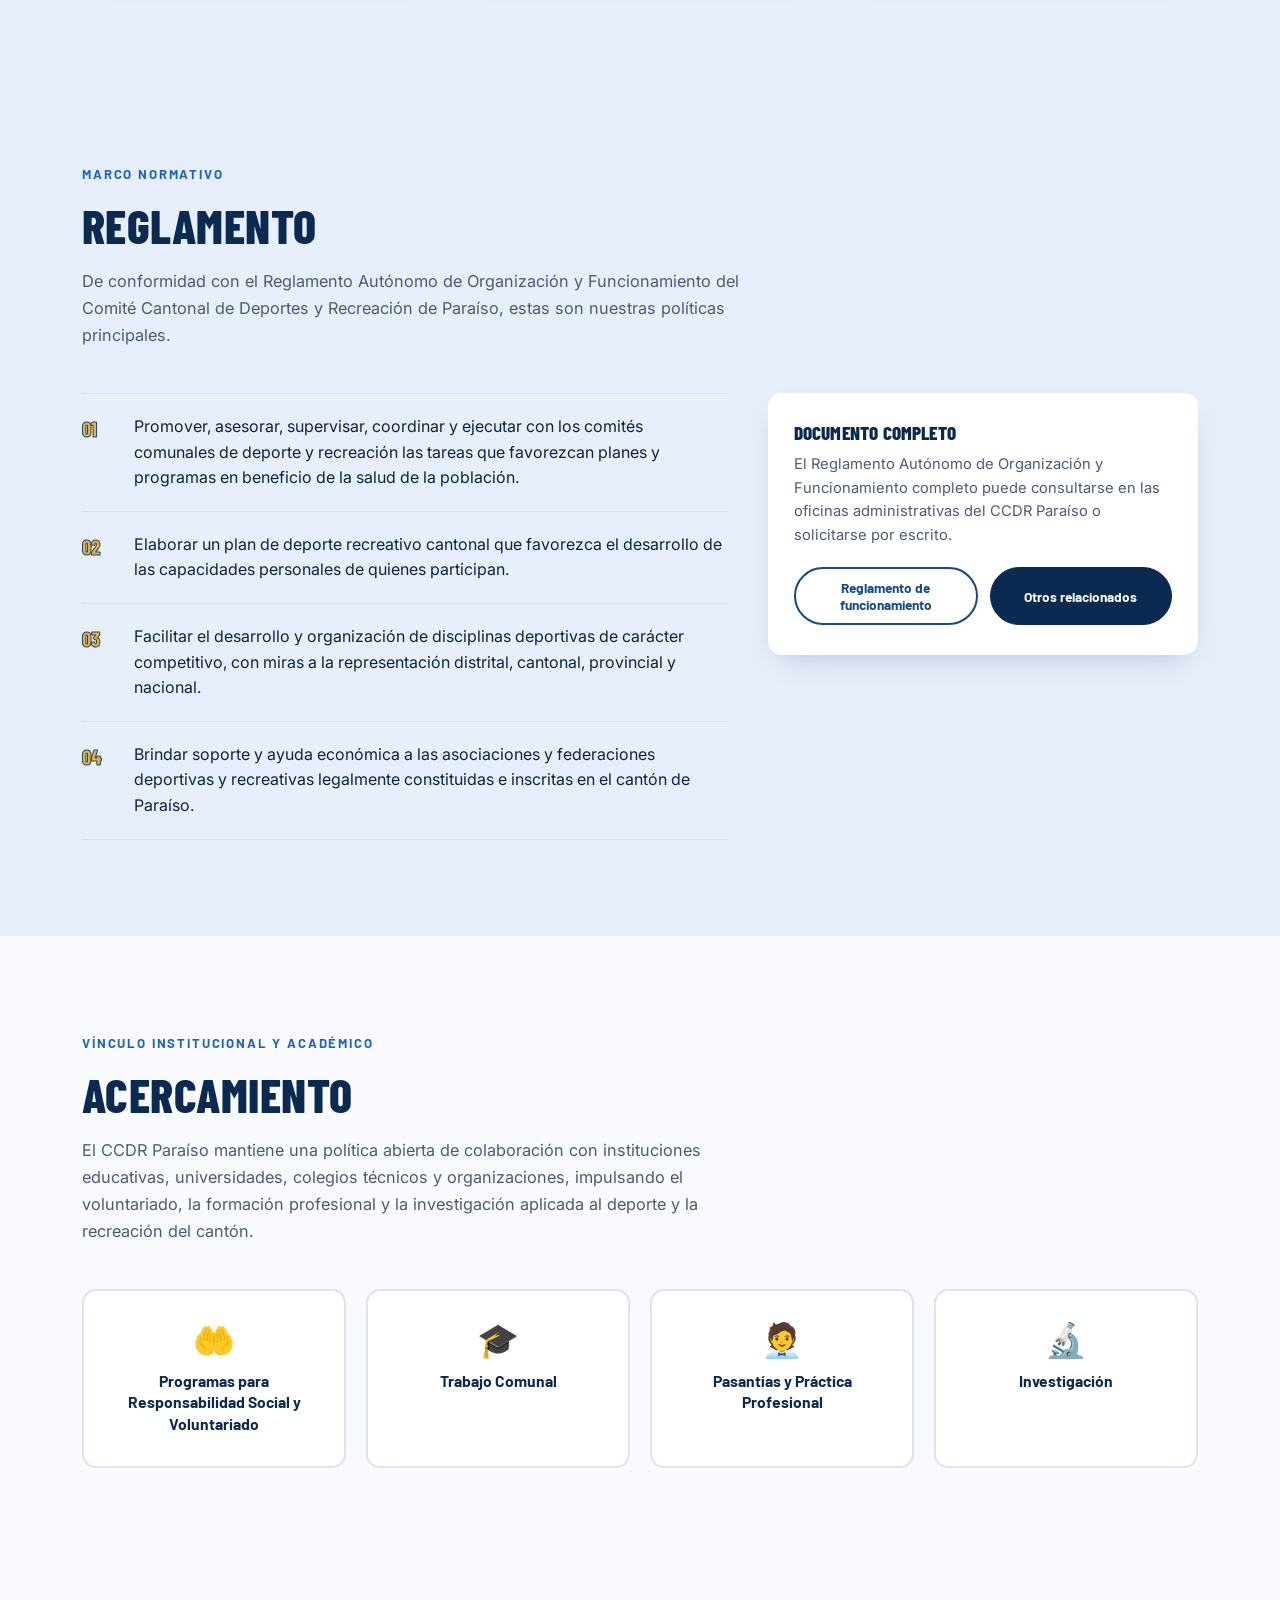
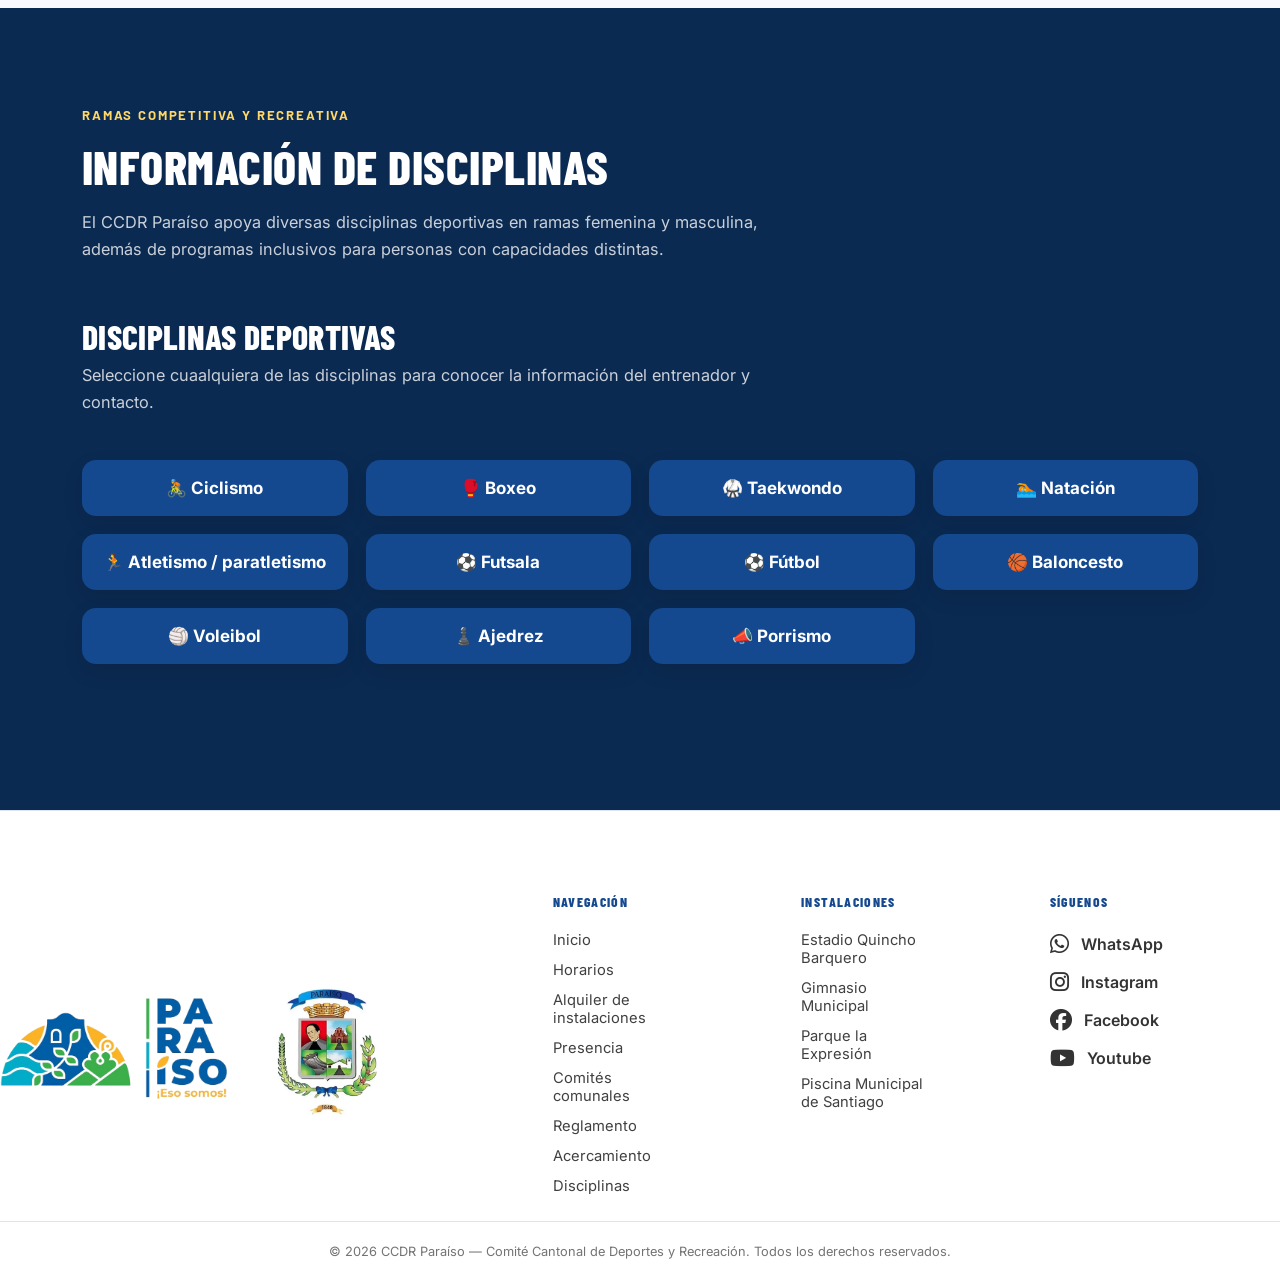
==== commit 233ec5f5: "Actualizar" ====
--- a/index.html
+++ b/index.html
@@ -93,7 +93,7 @@
 </div>
 <div class="hero-stats">
 <div class="stat">
-<span class="stat-num">11+</span>
+<span class="stat-num">16+</span>
 <span class="stat-label">Disciplinas deportivas</span>
 </div>
 <div class="stat">
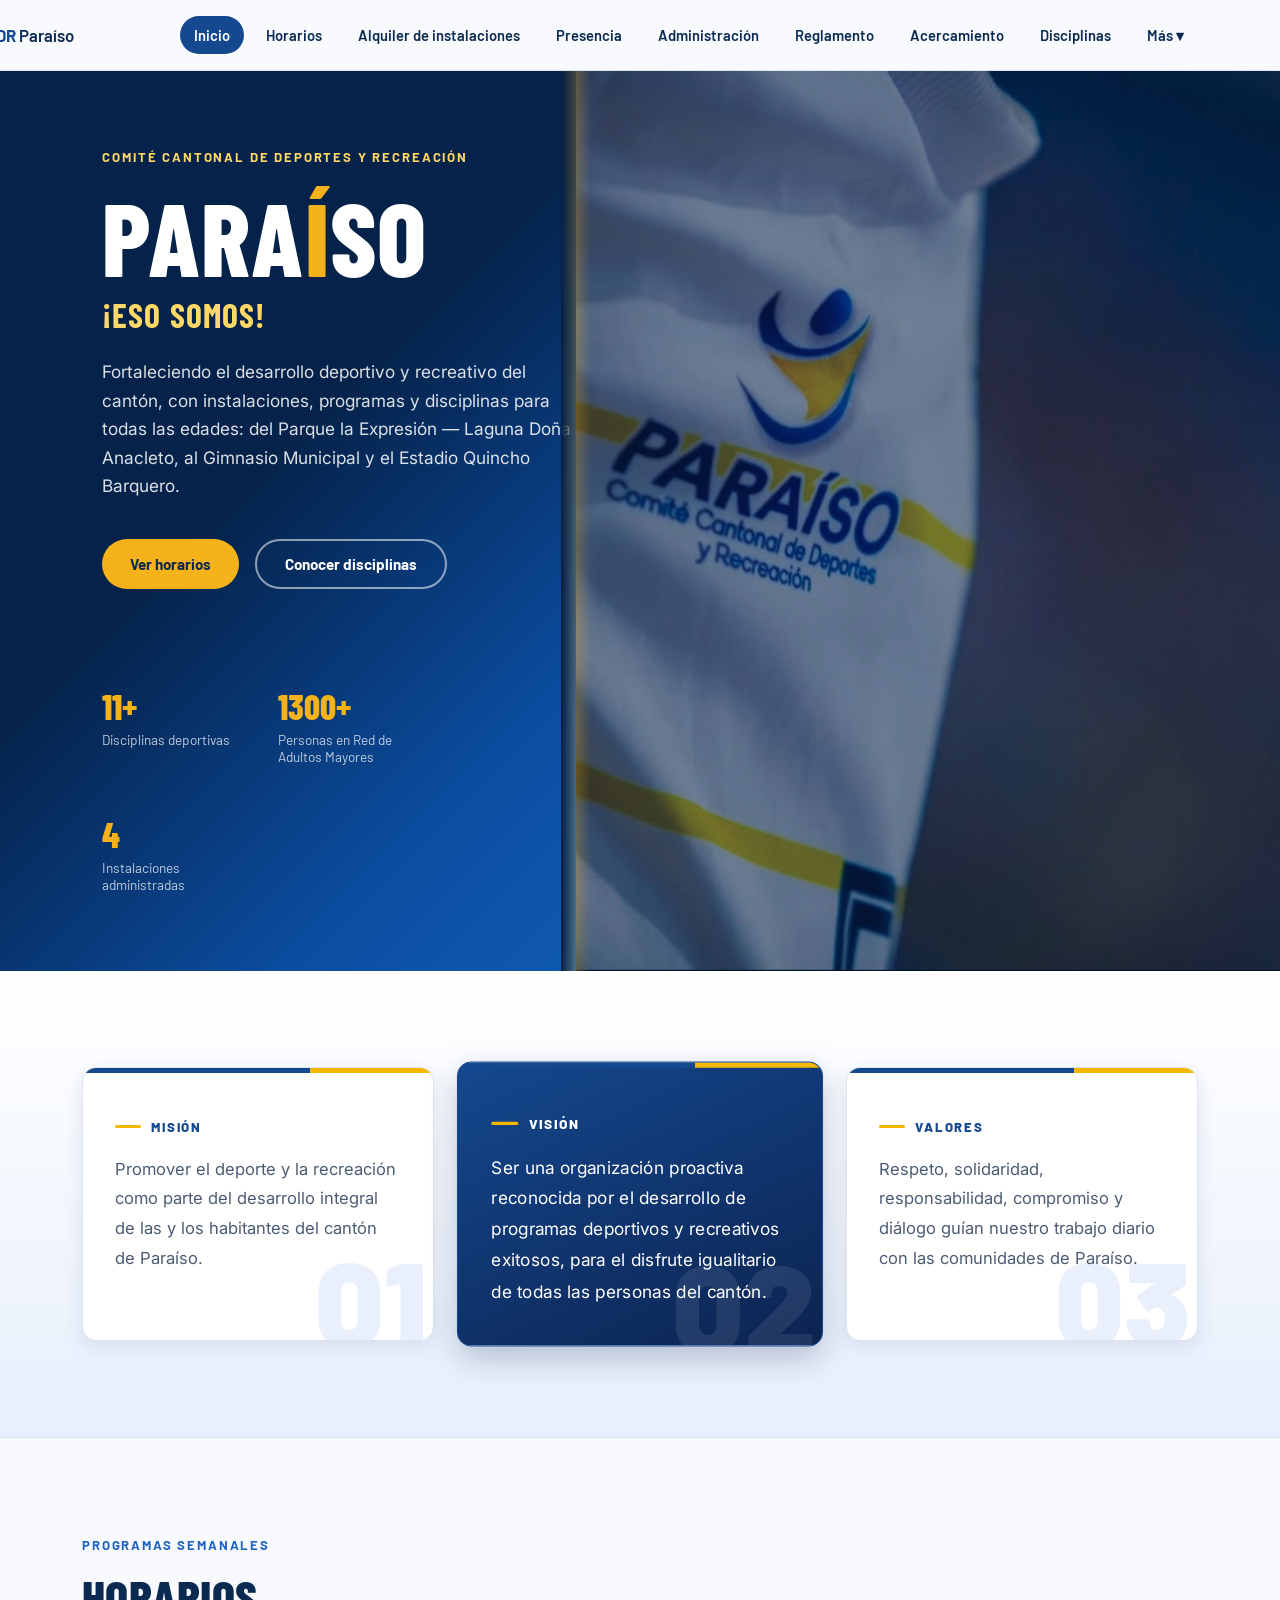
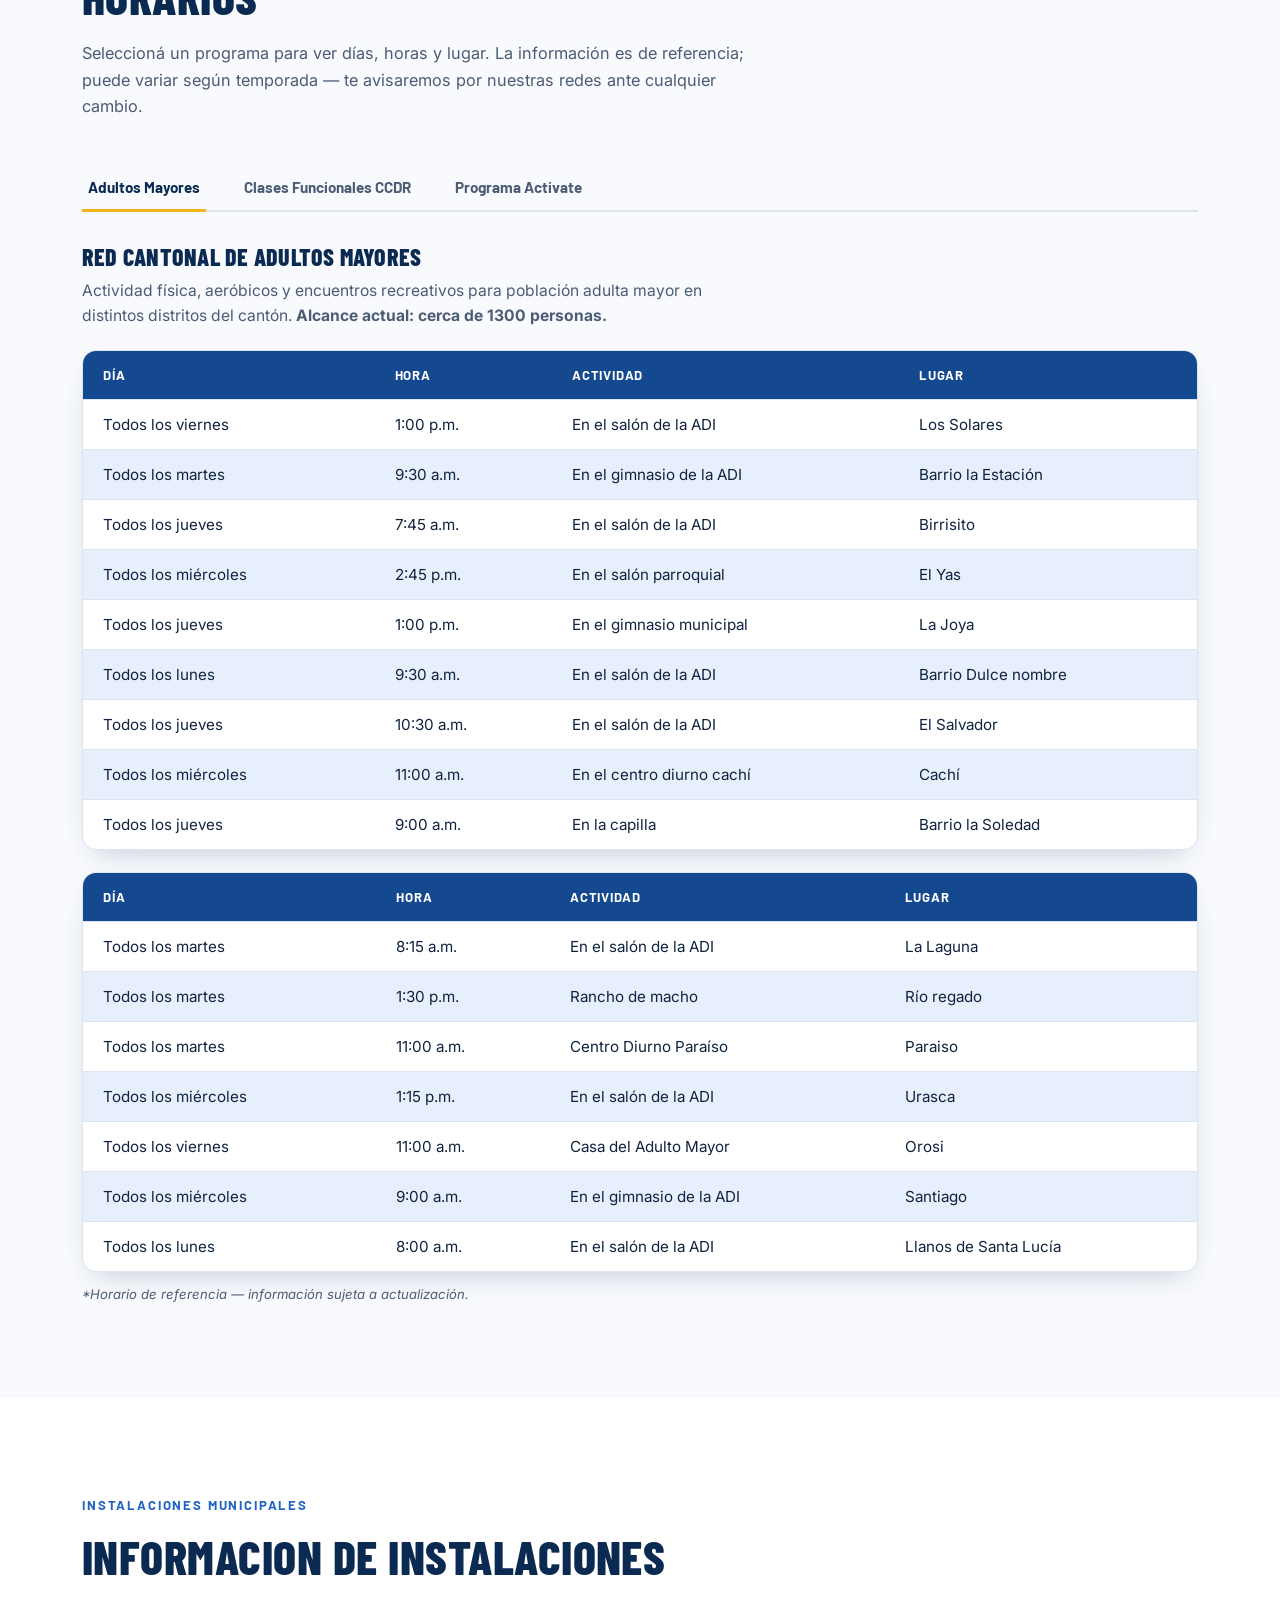
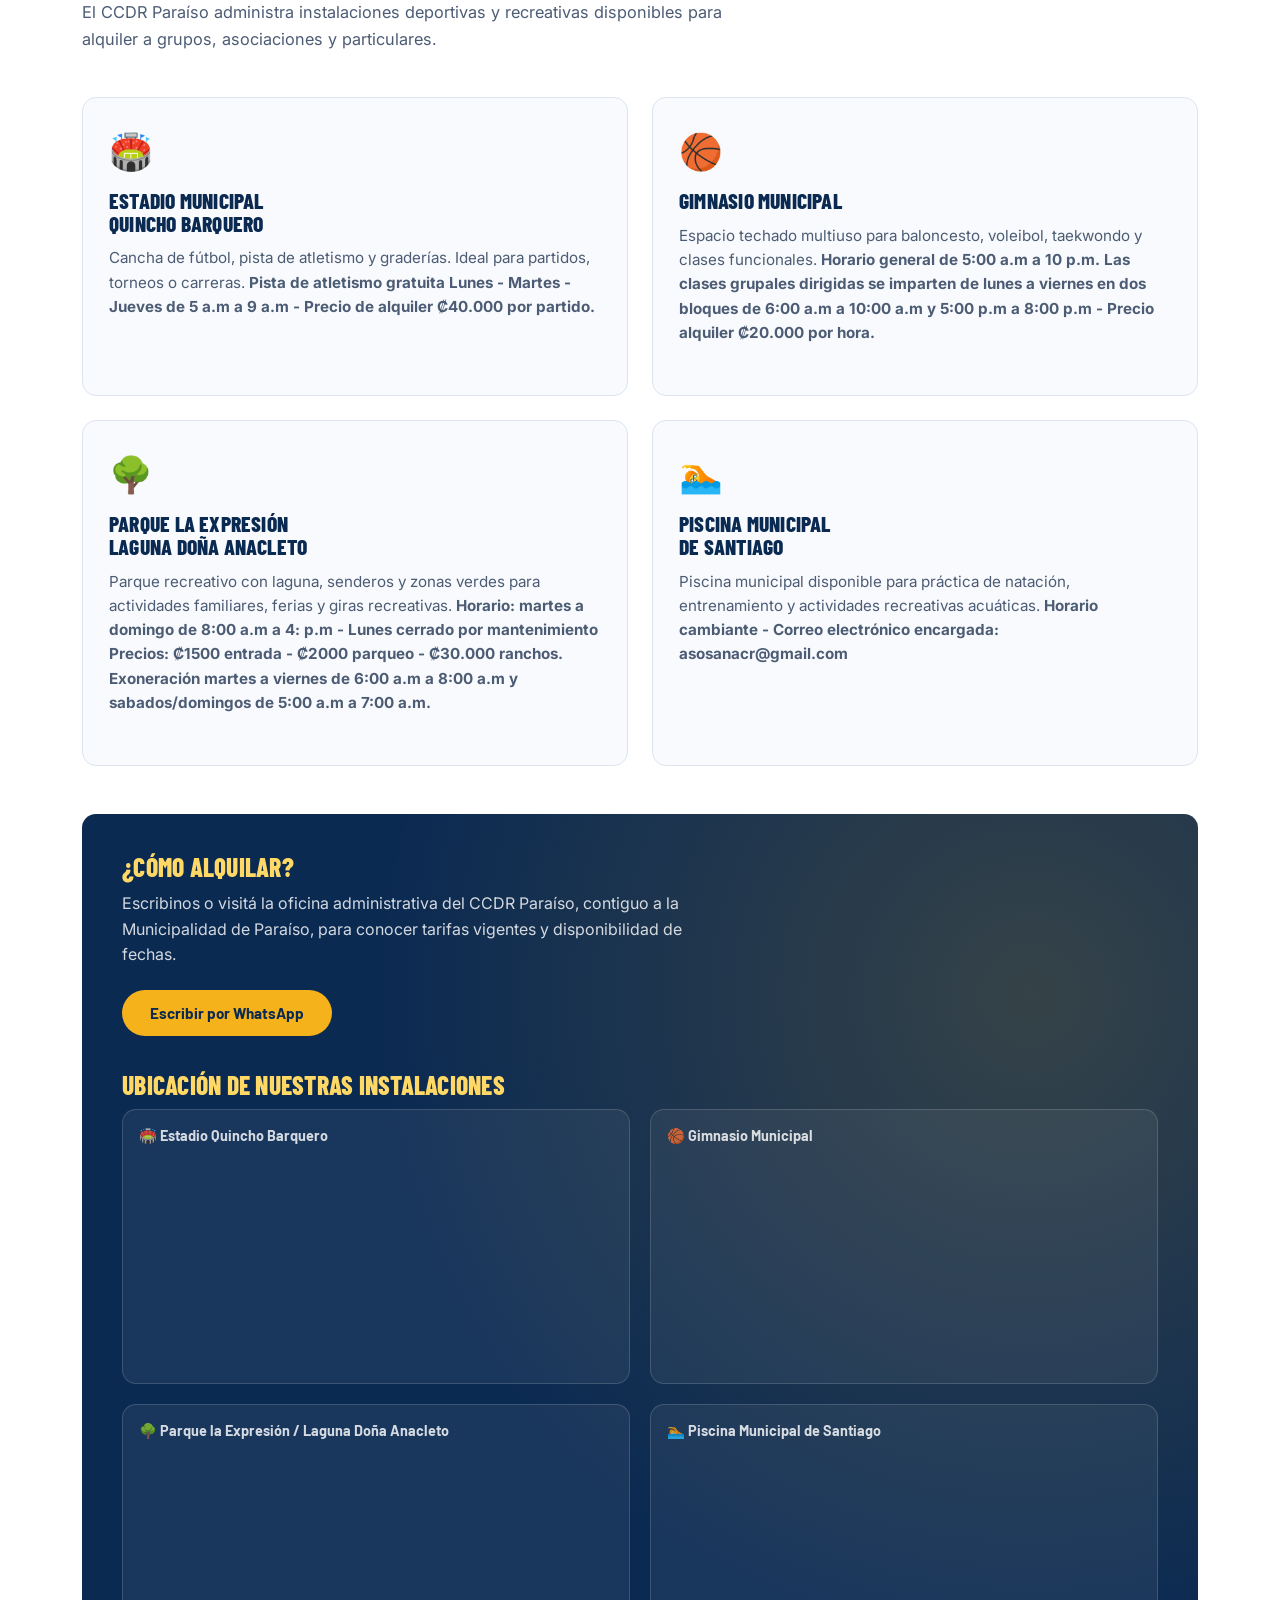
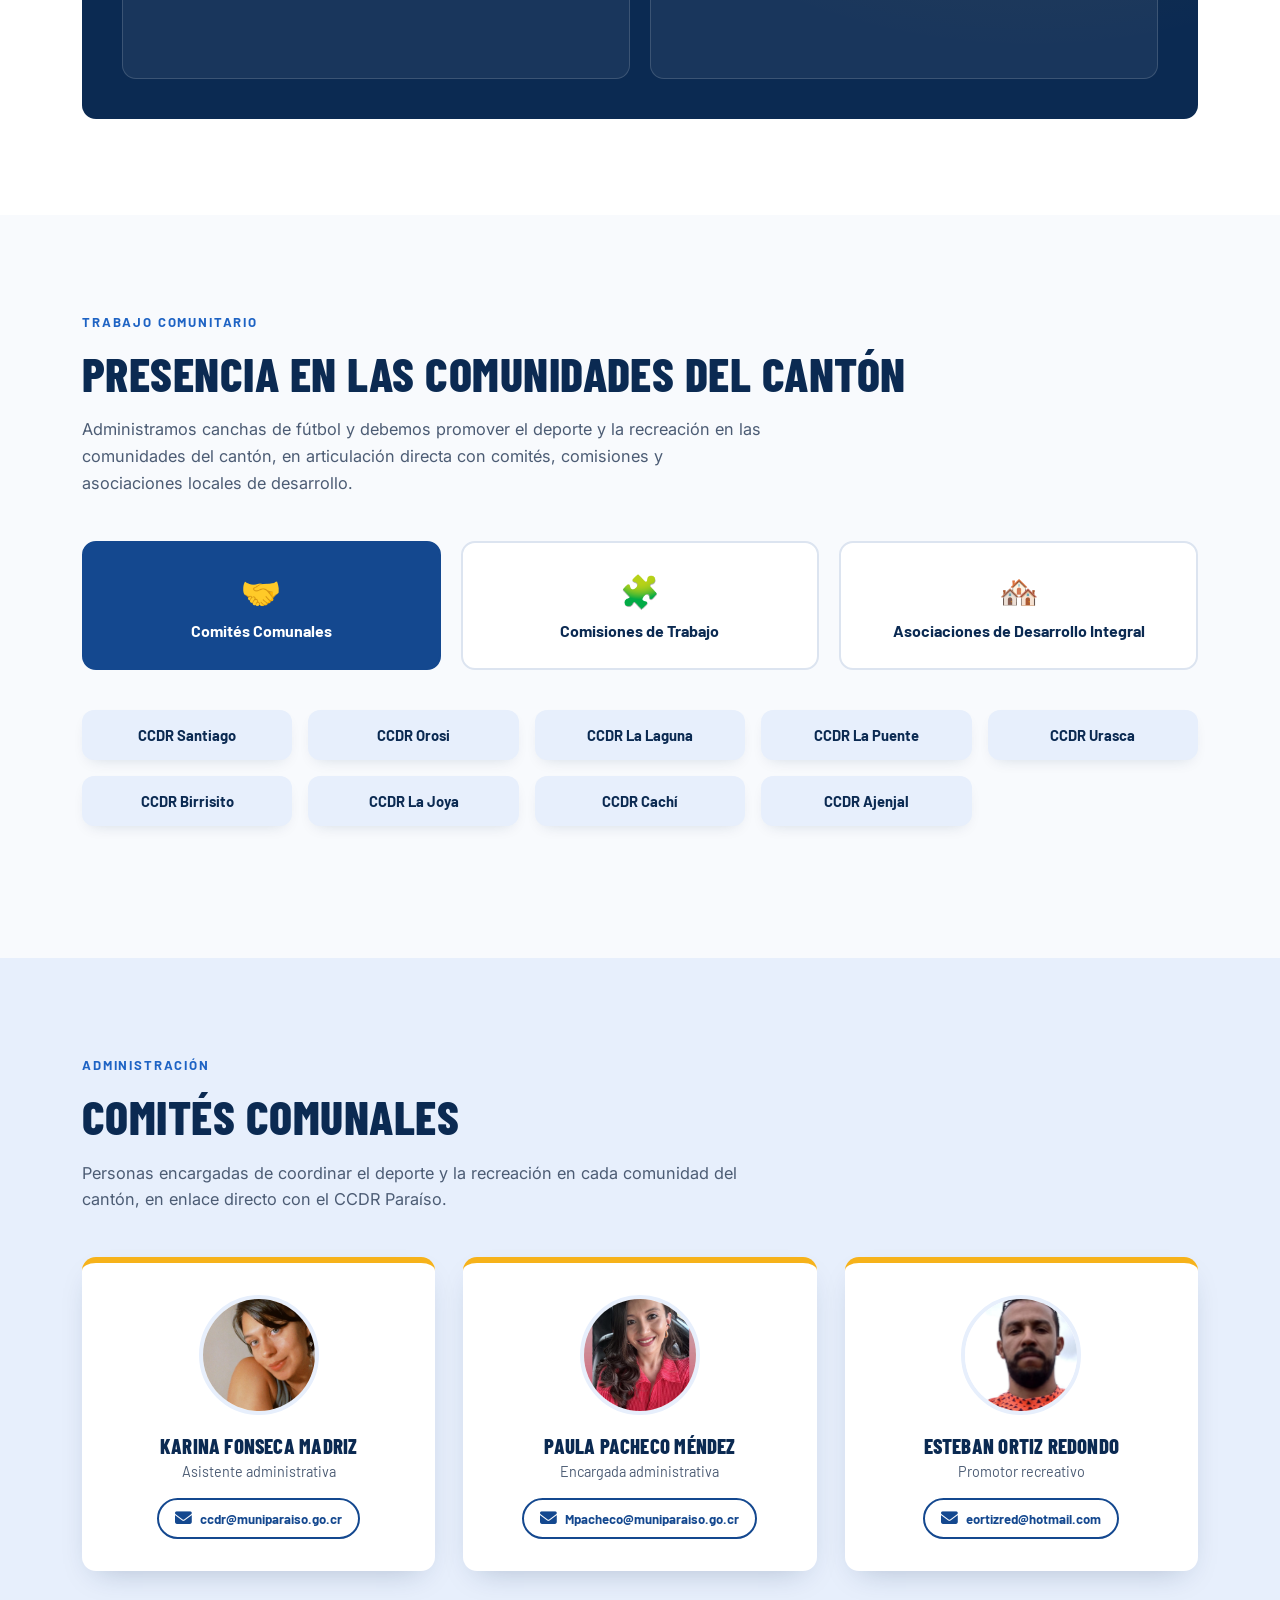
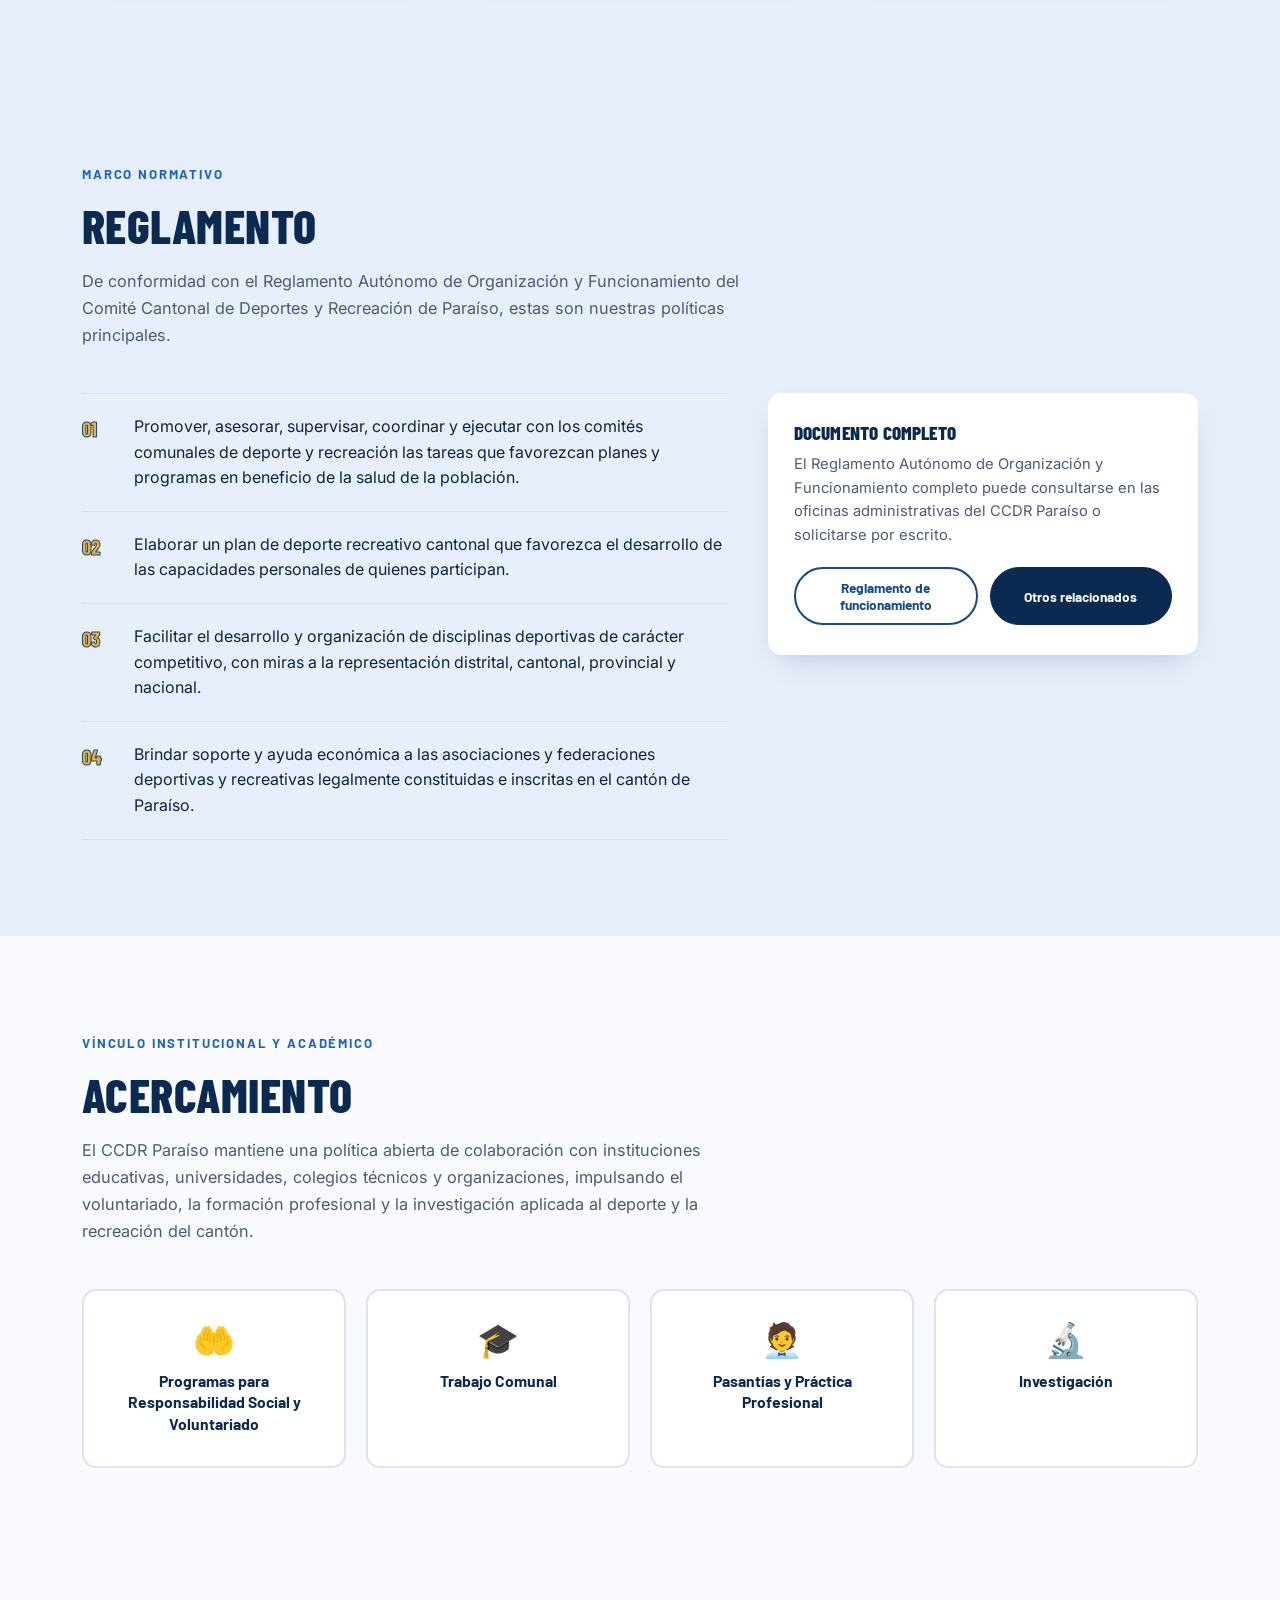
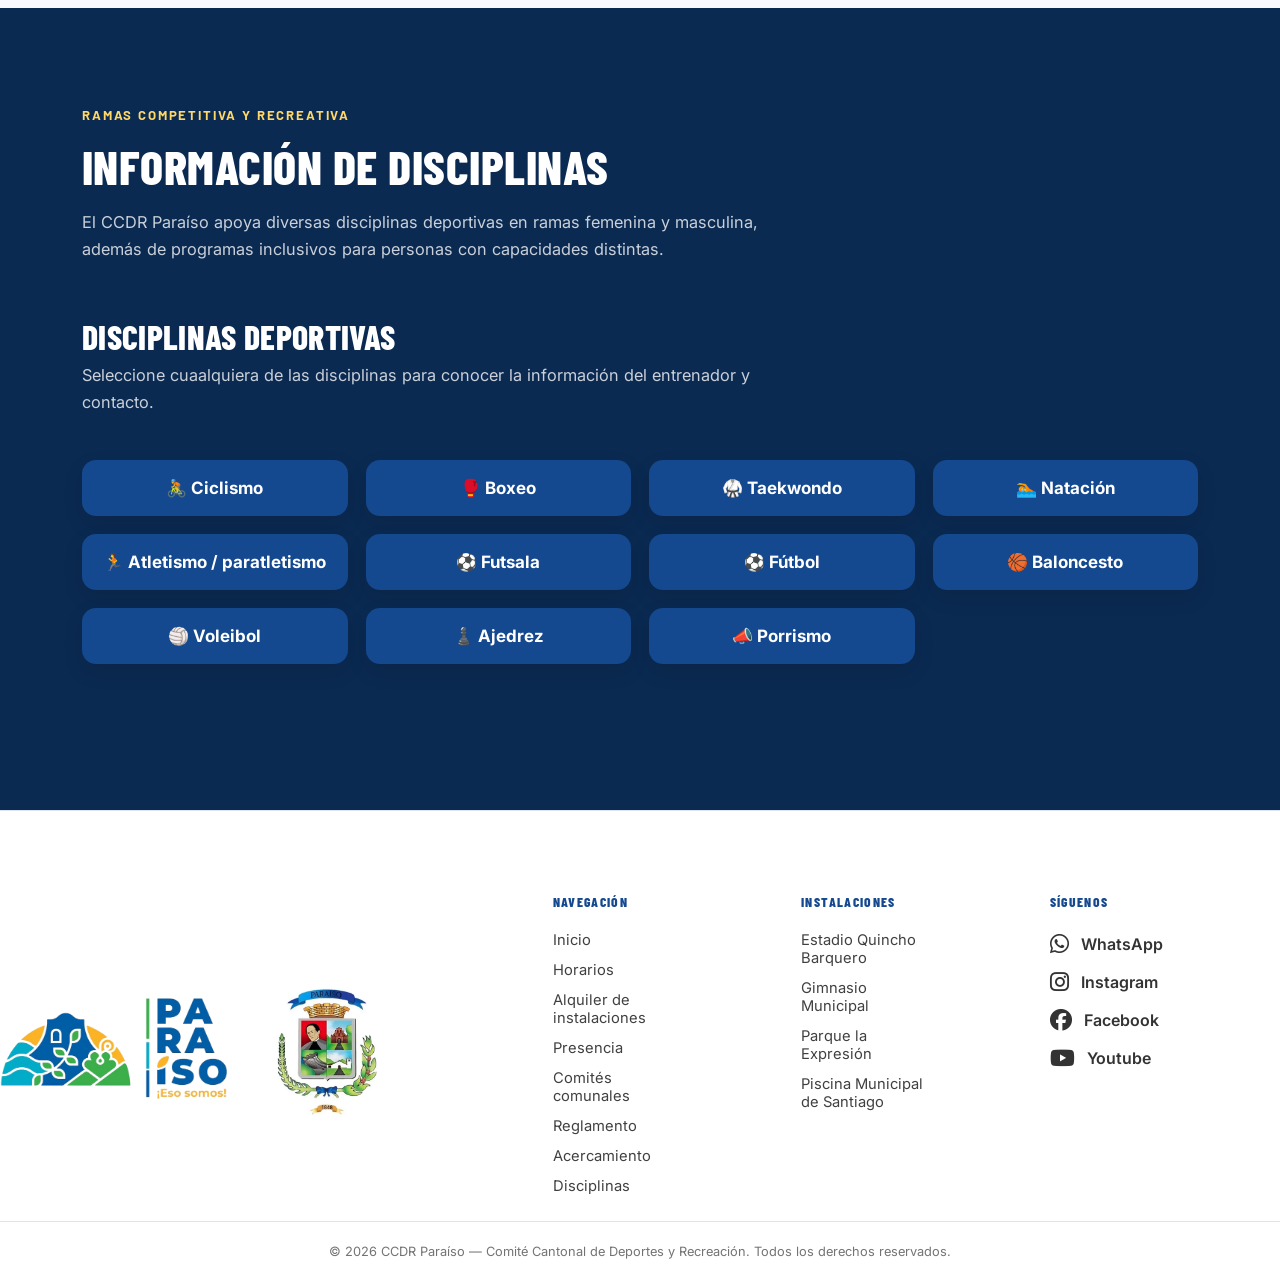
==== commit cb3009e8: "Actualizar" ====
--- a/index.html
+++ b/index.html
@@ -93,7 +93,7 @@
 </div>
 <div class="hero-stats">
 <div class="stat">
-<span class="stat-num">16+</span>
+<span class="stat-num">11+</span>
 <span class="stat-label">Disciplinas deportivas</span>
 </div>
 <div class="stat">
